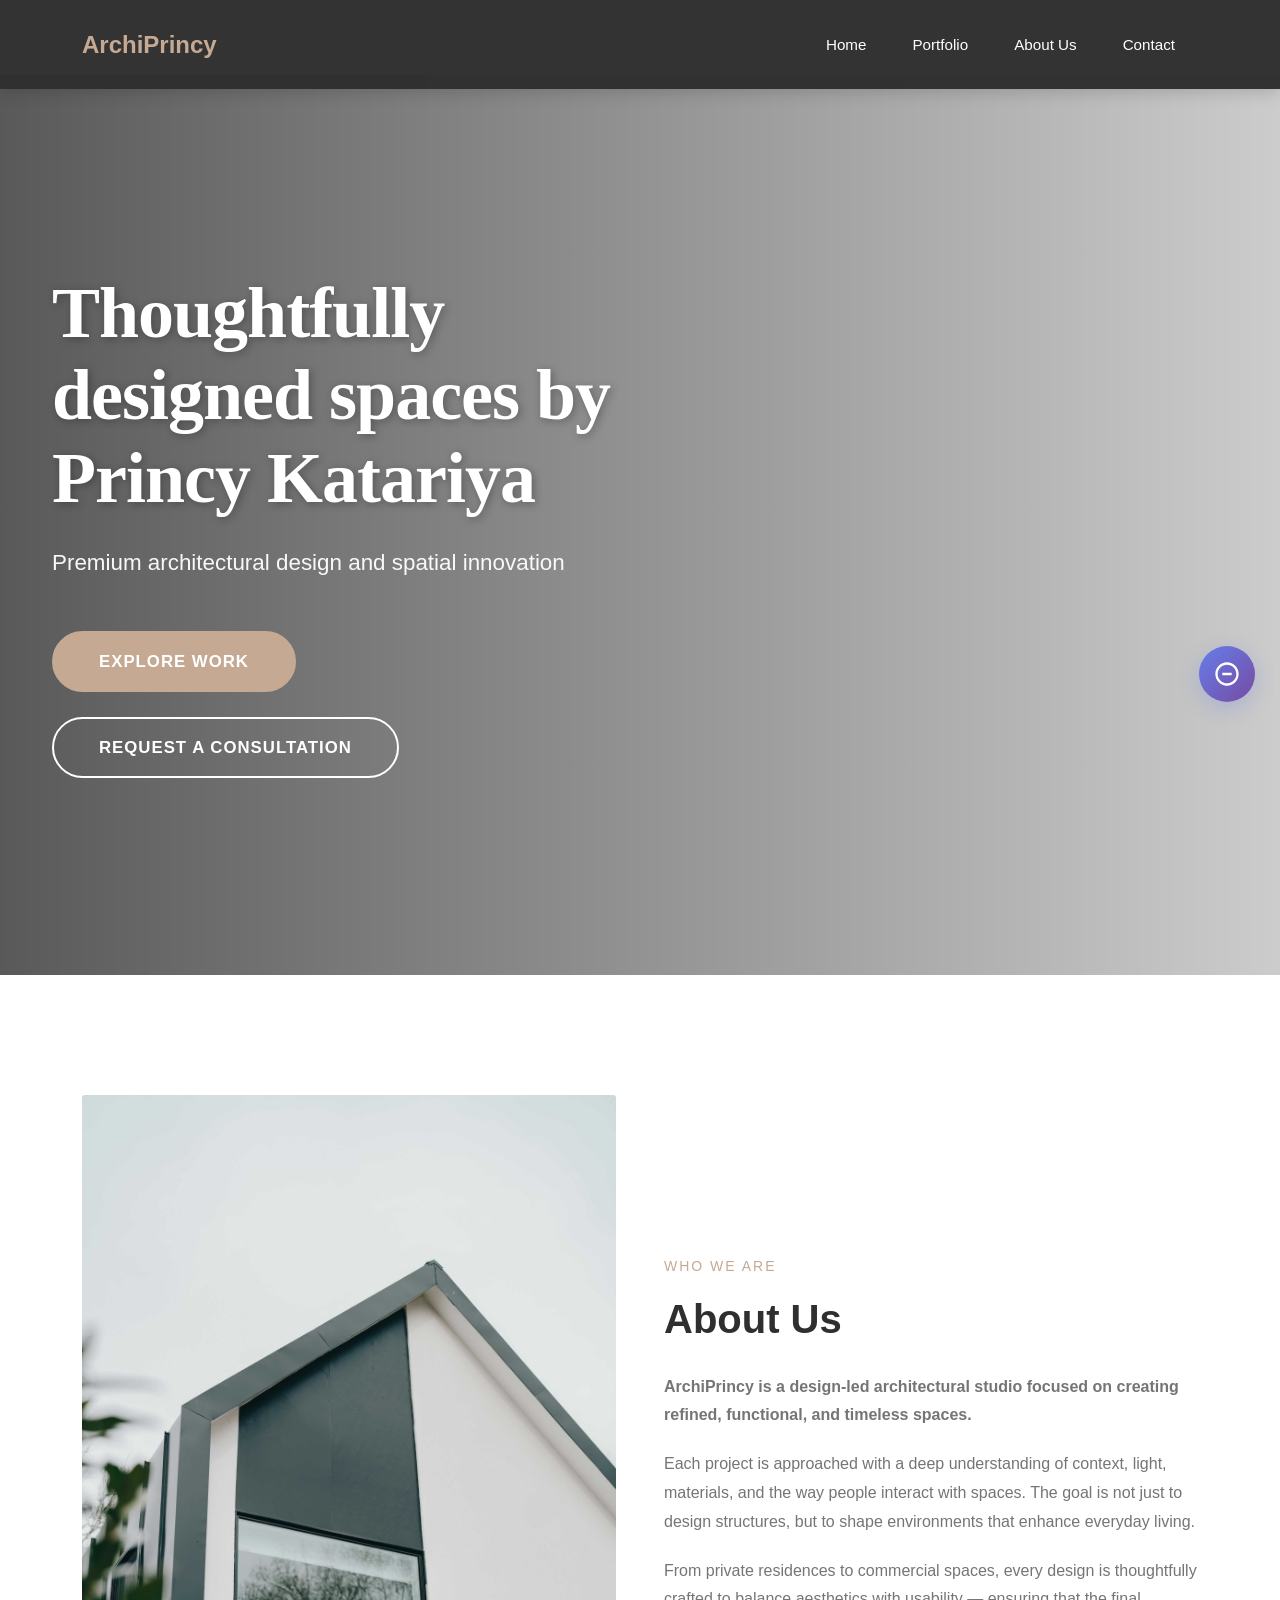
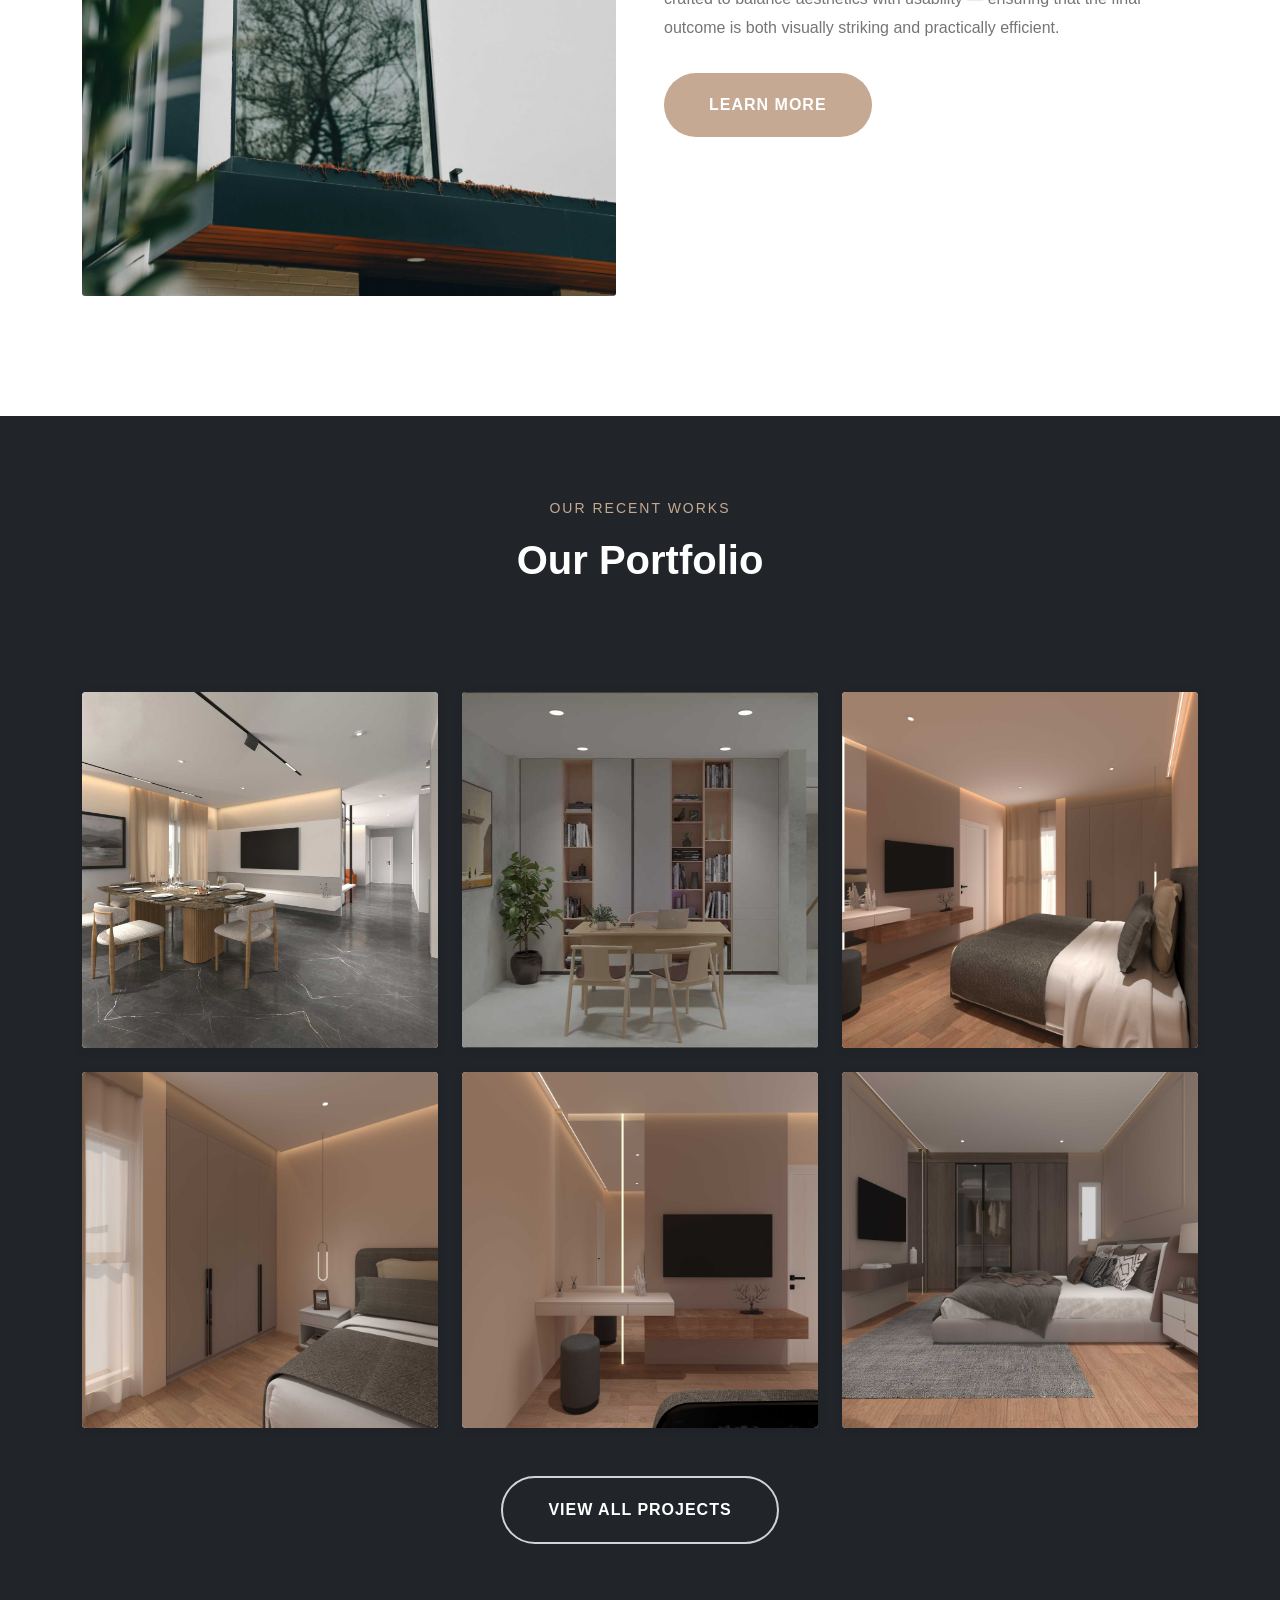
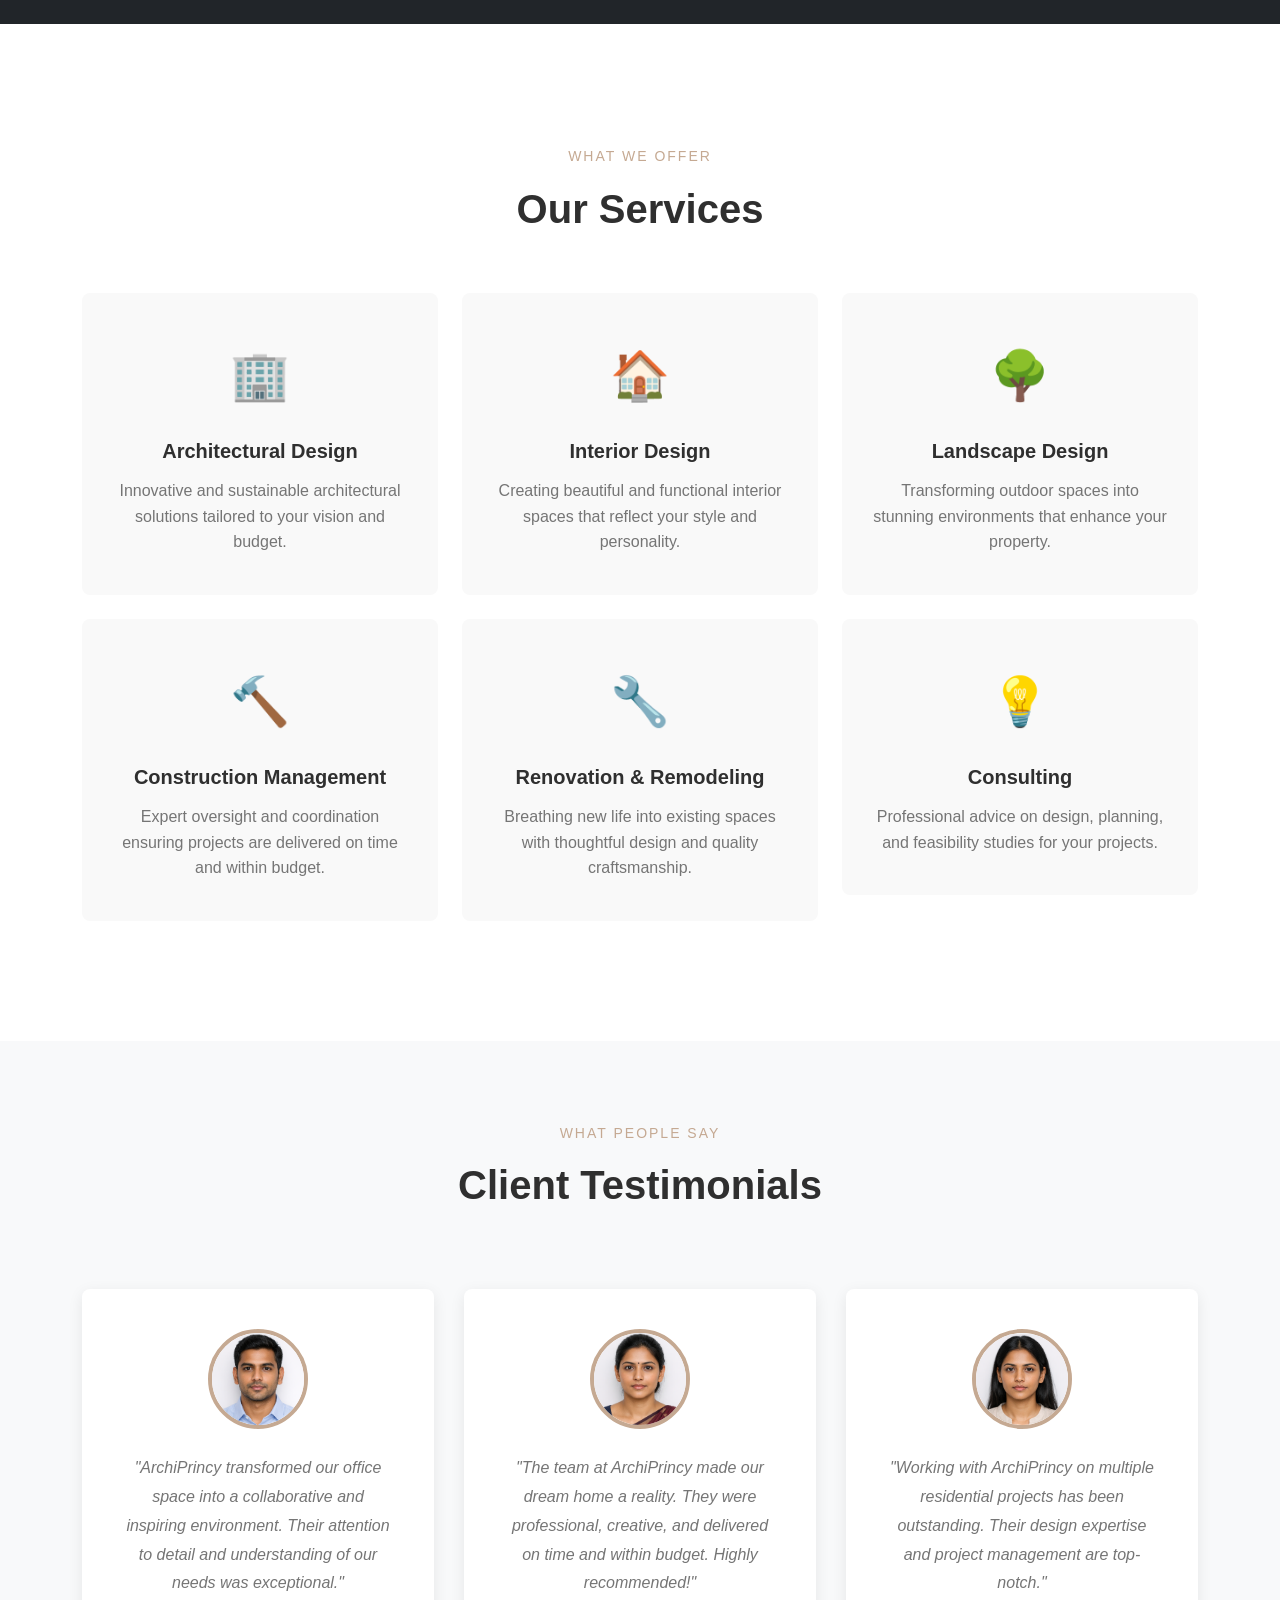
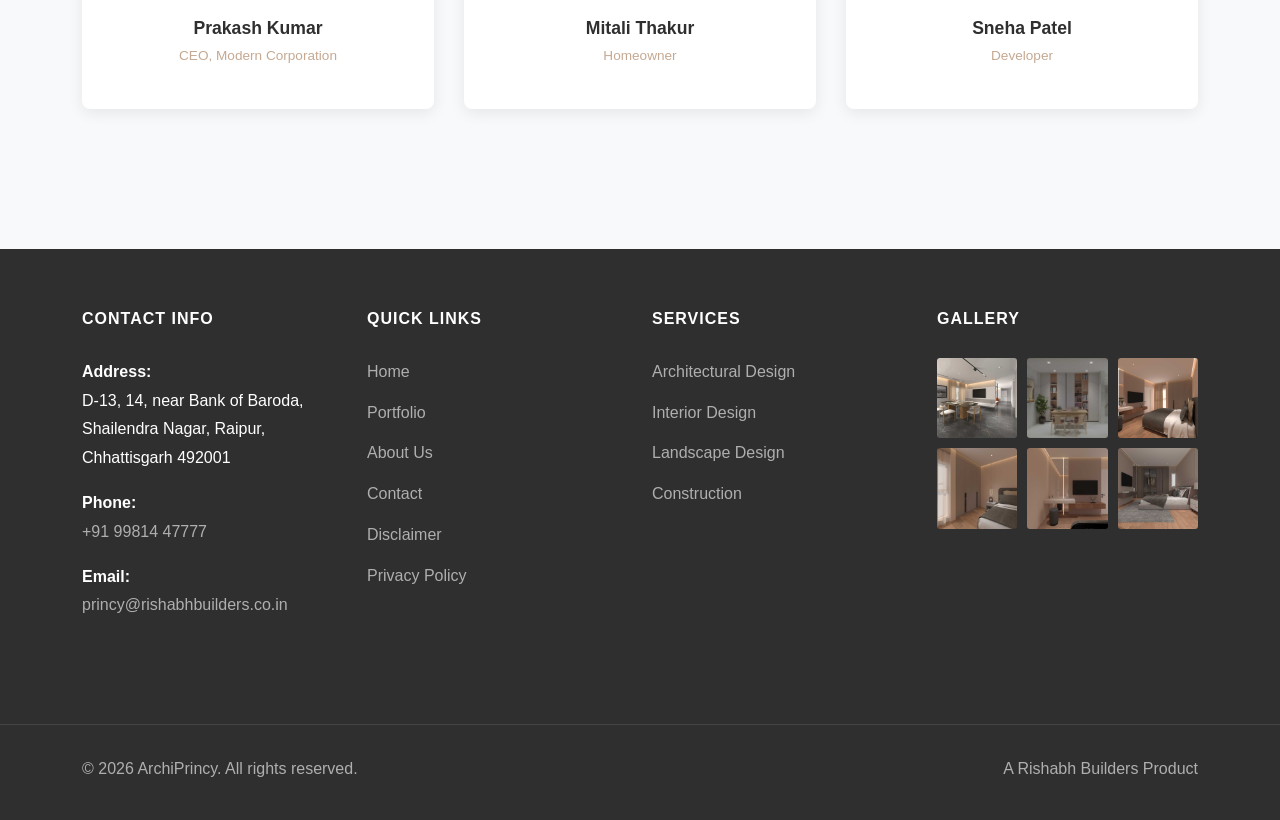
==== index.html @ 1e048102 "Initial commit of website" ====
<!DOCTYPE html>
<html lang="en">
<head>
    <meta charset="UTF-8">
    <meta name="viewport" content="width=device-width, initial-scale=1.0">
    <title>ArchiPrincy - Architectural Design & Spaces</title>
    <meta name="description" content="ArchiPrincy is a design-led architectural studio focused on creating refined, functional, and timeless spaces.">
    <link href="https://cdn.jsdelivr.net/npm/bootstrap@5.3.0/dist/css/bootstrap.min.css" rel="stylesheet">
    <link rel="stylesheet" href="css/styles.css">
</head>
<body>
    <!-- Navigation -->
    <nav class="navbar navbar-expand-lg navbar-dark fixed-top">
        <div class="container">
            <a class="navbar-brand" href="index.html">ArchiPrincy</a>
            
            <button class="navbar-toggler" type="button" data-bs-toggle="collapse" data-bs-target="#navbarNav"
                aria-controls="navbarNav" aria-expanded="false" aria-label="Toggle navigation">
                <span class="navbar-toggler-icon"></span>
            </button>
            
            <div class="collapse navbar-collapse" id="navbarNav">
                <ul class="navbar-nav ms-auto">
                    <li class="nav-item">
                        <a class="nav-link" href="index.html">Home</a>
                    </li>
                    <li class="nav-item">
                        <a class="nav-link" href="portfolio.html">Portfolio</a>
                    </li>
                    <li class="nav-item">
                        <a class="nav-link" href="about.html">About Us</a>
                    </li>
                    <li class="nav-item">
                        <a class="nav-link" href="contact.html">Contact</a>
                    </li>
                </ul>
            </div>
        </div>
    </nav>

    <main style="flex: 1;">
        <!-- Hero Section -->
        <section class="hero-section">
            <video class="hero-video" autoplay muted loop playsinline>
                <source src="video/hero.mp4" type="video/mp4">
                Your browser does not support the video tag.
            </video>
            
            <div class="hero-overlay"></div>
            
            <div class="hero-content">
                <div class="container-fluid h-100">
                    <div class="row h-100 align-items-center">
                        <div class="col-lg-6 col-md-8 col-sm-10">
                            <h1 class="hero-title">Thoughtfully designed spaces by Princy Katariya</h1>
                            
                            <p class="hero-subtitle">Premium architectural design and spatial innovation</p>
                            
                            <div class="hero-buttons">
                                <a href="portfolio.html" class="btn btn-accent btn-lg">Explore Work</a>
                                <a href="contact.html" class="btn btn-outline-light btn-lg">Request a Consultation</a>
                            </div>
                        </div>
                    </div>
                </div>
            </div>
        </section>

        <!-- About Section -->
        <section class="padding-xlarge">
            <div class="container">
                <div class="row align-items-center g-5">
                    <div class="col-md-6">
                        <figure style="margin-bottom: 0;">
                            <img src="images/home1.jpg" alt="About ArchiPrincy" style="border-radius: 3px; width: 100%;">
                        </figure>
                    </div>
                    <div class="col-md-6">
                        <div class="section-header" style="text-align: left; margin-bottom: 30px;">
                            <div class="title">
                                <span>Who We Are</span>
                            </div>
                            <h2 class="section-title">About Us</h2>
                        </div>
                        <p style="margin-bottom: 20px;">
                            <strong>ArchiPrincy is a design-led architectural studio focused on creating refined, functional, and timeless spaces.</strong>
                        </p>
                        <p style="margin-bottom: 20px; color: var(--body-text-color);">
                            Each project is approached with a deep understanding of context, light, materials, and the way people interact with spaces. The goal is not just to design structures, but to shape environments that enhance everyday living.
                        </p>
                        <p style="margin-bottom: 30px; color: var(--body-text-color);">
                            From private residences to commercial spaces, every design is thoughtfully crafted to balance aesthetics with usability — ensuring that the final outcome is both visually striking and practically efficient.
                        </p>
                        <a href="about.html" class="btn btn-accent btn-xlarge btn-rounded">Learn More</a>
                    </div>
                </div>
            </div>
        </section>

        <!-- Portfolio Section -->
        <section class="bg-dark padding-large">
            <div class="container">
                <div class="row mb-5">
                    <div class="col-md-12">
                        <div class="section-header">
                            <div class="title">
                                <span>Our Recent Works</span>
                            </div>
                            <h2 class="section-title light">Our Portfolio</h2>
                        </div>
                    </div>
                </div>

                <div class="row row-cols-1 row-cols-md-2 row-cols-lg-3 g-4 mb-5">
                    <div class="col">
                        <div class="portfolio-item">
                            <img src="images/home2.jpeg" alt="Modern Courtyard Residence">
                        </div>
                    </div>
                    <div class="col">
                        <div class="portfolio-item">
                            <img src="images/home3.jpg" alt="Urban Workspace Studio">
                        </div>
                    </div>
                    <div class="col">
                        <div class="portfolio-item">
                            <img src="images/home4.jpg" alt="Minimal Villa Concept">
                        </div>
                    </div>
                    <div class="col">
                        <div class="portfolio-item">
                            <img src="images/home5.jpg" alt="Contemporary Living Interiors">
                        </div>
                    </div>
                    <div class="col">
                        <div class="portfolio-item">
                            <img src="images/home6.jpg" alt="Verdant Nexus - Green Building">
                        </div>
                    </div>
                    <div class="col">
                        <div class="portfolio-item">
                            <img src="images/home7.jpg" alt="Luxury Rooftop Pavilion">
                        </div>
                    </div>
                </div>

                <div style="text-align: center;">
                    <a href="portfolio.html" class="btn btn-outline-light btn-xlarge btn-rounded">View All Projects</a>
                </div>
            </div>
        </section>

        <!-- Services Section -->
        <section class="padding-xlarge">
            <div class="container">
                <div class="section-header">
                    <div class="title"><span>What We Offer</span></div>
                    <h2 class="section-title">Our Services</h2>
                </div>

                <div class="row row-cols-1 row-cols-md-2 row-cols-lg-3 g-4">
                    <div class="col">
                        <div class="service-card">
                            <div class="service-icon">🏢</div>
                            <h4>Architectural Design</h4>
                            <p>Innovative and sustainable architectural solutions tailored to your vision and budget.</p>
                        </div>
                    </div>
                    <div class="col">
                        <div class="service-card">
                            <div class="service-icon">🏠</div>
                            <h4>Interior Design</h4>
                            <p>Creating beautiful and functional interior spaces that reflect your style and personality.</p>
                        </div>
                    </div>
                    <div class="col">
                        <div class="service-card">
                            <div class="service-icon">🌳</div>
                            <h4>Landscape Design</h4>
                            <p>Transforming outdoor spaces into stunning environments that enhance your property.</p>
                        </div>
                    </div>
                    <div class="col">
                        <div class="service-card">
                            <div class="service-icon">🔨</div>
                            <h4>Construction Management</h4>
                            <p>Expert oversight and coordination ensuring projects are delivered on time and within budget.</p>
                        </div>
                    </div>
                    <div class="col">
                        <div class="service-card">
                            <div class="service-icon">🔧</div>
                            <h4>Renovation & Remodeling</h4>
                            <p>Breathing new life into existing spaces with thoughtful design and quality craftsmanship.</p>
                        </div>
                    </div>
                    <div class="col">
                        <div class="service-card">
                            <div class="service-icon">💡</div>
                            <h4>Consulting</h4>
                            <p>Professional advice on design, planning, and feasibility studies for your projects.</p>
                        </div>
                    </div>
                </div>
            </div>
        </section>

        <!-- Testimonials Section -->
        <section class="bg-light padding-large">
            <div class="container">
                <div class="section-header">
                    <div class="title"><span>What People Say</span></div>
                    <h2 class="section-title">Client Testimonials</h2>
                </div>

                <div class="testimonials-grid">
                    <div class="testimonial-item">
                        <div class="testimonial-header">
                            <img src="images/testimonials/img3.png" alt="Prakash Kumar" class="testimonial-avatar">
                        </div>
                        <p class="testimonial-text">"ArchiPrincy transformed our office space into a collaborative and inspiring environment. Their attention to detail and understanding of our needs was exceptional."</p>
                        <h5>Prakash Kumar</h5>
                        <p class="testimonial-title">CEO, Modern Corporation</p>
                    </div>

                    <div class="testimonial-item">
                        <div class="testimonial-header">
                            <img src="images/testimonials/img2.png" alt="Mitali Thakur" class="testimonial-avatar">
                        </div>
                        <p class="testimonial-text">"The team at ArchiPrincy made our dream home a reality. They were professional, creative, and delivered on time and within budget. Highly recommended!"</p>
                        <h5>Mitali Thakur</h5>
                        <p class="testimonial-title">Homeowner</p>
                    </div>

                    <div class="testimonial-item">
                        <div class="testimonial-header">
                            <img src="images/testimonials/img1.png" alt="Sneha Patel" class="testimonial-avatar">
                        </div>
                        <p class="testimonial-text">"Working with ArchiPrincy on multiple residential projects has been outstanding. Their design expertise and project management are top-notch."</p>
                        <h5>Sneha Patel</h5>
                        <p class="testimonial-title">Developer</p>
                    </div>
                </div>
            </div>
        </section>
    </main>

    <!-- Floating Buttons -->
    <div class="floating-buttons" id="floatingButtons">
        <button class="float-btn toggle-btn" onclick="toggleFloatingButtons()">
            <svg width="28" height="28" viewBox="0 0 24 24" fill="currentColor">
                <path d="M12 2C6.48 2 2 6.48 2 12s4.48 10 10 10 10-4.48 10-10S17.52 2 12 2zm0 18c-4.42 0-8-3.58-8-8s3.58-8 8-8 8 3.58 8 8-3.58 8-8 8zm-4-9h8v2h-8z"/>
            </svg>
        </button>

        <a href="https://wa.me/919981447777?text=Hi%20I%20would%20like%20to%20discuss%20a%20project" target="_blank" rel="noopener noreferrer" class="float-btn whatsapp-btn">
            <span class="whatsapp-icon">
                <svg width="32" height="32" viewBox="0 0 24 24" fill="currentColor">
                    <path d="M17.472 14.382c-.297-.149-1.758-.867-2.03-.967-.273-.099-.471-.148-.67.15-.197.297-.767.966-.94 1.164-.173.199-.347.223-.644.075-.297-.15-1.255-.463-2.39-1.475-.883-.788-1.48-1.761-1.653-2.059-.173-.297-.018-.458.13-.606.134-.133.298-.347.446-.52.149-.174.198-.298.298-.497.099-.198.05-.371-.025-.52-.075-.149-.669-1.612-.916-2.207-.242-.579-.487-.5-.67-.51-.173-.008-.371-.01-.57-.01-.198 0-.52.074-.792.372-.272.297-1.04 1.016-1.04 2.479 0 1.462 1.065 2.875 1.213 3.074.149.198 2.096 3.2 5.076 4.487.709.306 1.262.489 1.694.625.712.227 1.36.195 1.871.118.571-.085 1.758-.719 2.006-1.413.248-.694.248-1.289.173-1.413-.074-.124-.272-.198-.57-.347m-5.421-7.403h-.004a9.87 9.87 0 00-4.953 1.226l-.355.205-.368-.083c-1.326-.302-2.463-.657-3.402-1.14L2.67 6.978l.586 1.891c.212.655.359 1.187.443 1.543C1.77 10.491 1.446 12.585 2.717 14.497c.705 1.013 1.748 1.72 2.956 2.04.282.07.565.126.848.126 1.566 0 3.032-.37 4.302-1.096l.355-.205.368.083c1.326.302 2.463.657 3.402 1.14l1.722.863-.586-1.891c-.212-.655-.359-1.187-.443-1.543 1.731-2.407 2.055-4.501.784-6.413"/>
                </svg>
            </span>
            <span class="whatsapp-label">WhatsApp</span>
        </a>

        <a href="tel:+919981447777" class="float-btn call-btn" title="Call us">
            <svg width="28" height="28" viewBox="0 0 24 24" fill="currentColor">
                <path d="M6.62 10.79c1.44 2.83 3.76 5.14 6.59 6.59l2.2-2.2c.27-.27.67-.36 1.02-.24 1.12.37 2.33.57 3.57.57.55 0 1 .45 1 1V20c0 .55-.45 1-1 1-9.39 0-17-7.61-17-17 0-.55.45-1 1-1h3.5c.55 0 1 .45 1 1 0 1.25.2 2.45.57 3.57.11.35.03.74-.25 1.02l-2.2 2.2z"/>
            </svg>
        </a>

        <a href="contact.html" class="float-btn contact-btn" title="Contact us">
            <svg width="28" height="28" viewBox="0 0 24 24" fill="currentColor">
                <path d="M20 4H4c-1.1 0-1.99.9-1.99 2L2 18c0 1.1.9 2 2 2h16c1.1 0 2-.9 2-2V6c0-1.1-.9-2-2-2zm0 4l-8 5-8-5V6l8 5 8-5v2z"/>
            </svg>
        </a>
    </div>

    <!-- Footer -->
    <footer class="footer">
        <div class="container">
            <div class="row pb-5">
                <!-- Contact Info -->
                <div class="col-md-3 mb-4 mb-md-0">
                    <h5>Contact Info</h5>
                    <ul class="footer-menu list-unstyled">
                        <li class="mb-3">
                            <strong>Address:</strong>
                            <p>D-13, 14, near Bank of Baroda, Shailendra Nagar, Raipur, Chhattisgarh 492001</p>
                        </li>
                        <li class="mb-3">
                            <strong>Phone:</strong>
                            <p><a href="tel:+919981447777">+91 99814 47777</a></p>
                        </li>
                        <li>
                            <strong>Email:</strong>
                            <p><a href="mailto:princy@rishabhbuilders.co.in">princy@rishabhbuilders.co.in</a></p>
                        </li>
                    </ul>
                </div>

                <!-- Quick Links -->
                <div class="col-md-3 mb-4 mb-md-0">
                    <h5>Quick Links</h5>
                    <ul class="footer-menu list-unstyled">
                        <li><a href="index.html">Home</a></li>
                        <li><a href="portfolio.html">Portfolio</a></li>
                        <li><a href="about.html">About Us</a></li>
                        <li><a href="contact.html">Contact</a></li>
                        <li><a href="disclaimer.html">Disclaimer</a></li>
                        <li><a href="privacy-policy.html">Privacy Policy</a></li>
                    </ul>
                </div>

                <!-- Services -->
                <div class="col-md-3 mb-4 mb-md-0">
                    <h5>Services</h5>
                    <ul class="footer-menu list-unstyled">
                        <li><a href="portfolio.html">Architectural Design</a></li>
                        <li><a href="portfolio.html">Interior Design</a></li>
                        <li><a href="portfolio.html">Landscape Design</a></li>
                        <li><a href="portfolio.html">Construction</a></li>
                    </ul>
                </div>

                <!-- Gallery -->
                <div class="col-md-3">
                    <h5>Gallery</h5>
                    <div class="footer-gallery">
                        <a href="portfolio.html" class="gallery-thumb" title="Gallery 1">
                            <img src="images/home2.jpeg" alt="Gallery 1">
                        </a>
                        <a href="portfolio.html" class="gallery-thumb" title="Gallery 2">
                            <img src="images/home3.jpg" alt="Gallery 2">
                        </a>
                        <a href="portfolio.html" class="gallery-thumb" title="Gallery 3">
                            <img src="images/home4.jpg" alt="Gallery 3">
                        </a>
                        <a href="portfolio.html" class="gallery-thumb" title="Gallery 4">
                            <img src="images/home5.jpg" alt="Gallery 4">
                        </a>
                        <a href="portfolio.html" class="gallery-thumb" title="Gallery 5">
                            <img src="images/home6.jpg" alt="Gallery 5">
                        </a>
                        <a href="portfolio.html" class="gallery-thumb" title="Gallery 6">
                            <img src="images/home7.jpg" alt="Gallery 6">
                        </a>
                    </div>
                </div>
            </div>
        </div>

        <!-- Footer Bottom -->
        <div class="footer-bottom">
            <div class="container">
                <div class="row">
                    <div class="col-md-6 text-center text-md-start mb-3 mb-md-0">
                        <p>&copy; 2026 ArchiPrincy. All rights reserved.</p>
                    </div>
                    <div class="col-md-6 text-center text-md-end">
                        <p>A Rishabh Builders Product</p>
                    </div>
                </div>
            </div>
        </div>
    </footer>

    <script src="https://cdn.jsdelivr.net/npm/bootstrap@5.3.0/dist/js/bootstrap.bundle.min.js"></script>
    <script src="js/script.js"></script>
</body>
</html>
---- css/styles.css ----
/* Template Name: Archi - Adapted for ArchivAult
   Custom Architecture Portfolio CSS */

:root {
  /* Color Scheme */
  --accent-color: #C5A992;
  --dark-color: #2f2f2f;
  --grey-color: #f1f1f1;
  --body-text-color: #757575;
  --light-text-color: #afafaf;
  --dark-text-color: #2f2f2f;
  
  /* Fonts */
  --body-font: "Roboto", sans-serif;
  --heading-font: 'Montserrat', sans-serif;
  
  /* Sizes */
  --header-height: 75px;
  --header-height-min: 75px;
  
  color-scheme: light;
}

@media screen and (max-width: 600px) {
  :root {
    --header-height: 70px;
    --header-height-min: 70px;
  }
}

* {
  margin: 0;
  padding: 0;
  box-sizing: border-box;
}

html, body {
  height: 100%;
  scroll-behavior: smooth;
}

body {
  font-family: var(--body-font);
  font-size: 16px;
  line-height: 1.8;
  color: var(--body-text-color);
  background-color: #fff;
  padding-top: var(--header-height);
}

body.no-scroll {
  overflow: hidden;
}

h1, h2, h3, h4, h5, h6,
.h1, .h2, .h3, .h4, .h5, .h6 {
  font-family: var(--heading-font);
  font-weight: 700;
  line-height: 1.2;
  color: var(--dark-text-color);
}

h1 { font-size: 3.5rem; }
h2 { font-size: 2.5rem; }
h3 { font-size: 1.75rem; }
h4 { font-size: 1.5rem; }
h5 { font-size: 1.25rem; }
h6 { font-size: 1rem; }

h2.light, h3.light { color: #fff; }

a {
  color: var(--dark-text-color);
  text-decoration: none;
  transition: all 0.3s ease;
}

a:hover {
  color: var(--accent-color);
}

img {
  max-width: 100%;
  height: auto;
  display: block;
}

figure {
  margin: 0;
}

/* Section Styles */
section {
  overflow: hidden;
}

.padding-xlarge {
  padding: 120px 0;
}

.padding-large {
  padding: 80px 0;
}

.padding-small {
  padding: 40px 0;
}

.bg-dark {
  background-color: var(--dark-color);
  color: #fff;
}

.bg-grey {
  background-color: var(--grey-color);
}

.section-header {
  text-align: center;
  margin-bottom: 60px;
}

.section-header .title {
  font-size: 0.875rem;
  text-transform: uppercase;
  letter-spacing: 2px;
  color: var(--accent-color);
  margin-bottom: 15px;
}

.section-title {
  font-size: 2.5rem;
  font-weight: 700;
  text-transform: capitalize;
}

.section-title.light {
  color: #fff;
}

/* Button Styles */
.btn {
  display: inline-block;
  padding: 15px 35px;
  border: none;
  border-radius: 3px;
  font-family: var(--heading-font);
  font-size: 0.875rem;
  font-weight: 700;
  text-transform: uppercase;
  letter-spacing: 1px;
  cursor: pointer;
  transition: all 0.3s ease;
  text-decoration: none;
  white-space: nowrap;
}

.btn-accent {
  background-color: var(--accent-color);
  color: #fff;
}

.btn-accent:hover {
  background-color: #b39880;
  color: #fff;
}

.btn-outline {
  border: 2px solid var(--accent-color);
  color: var(--accent-color);
  background: transparent;
}

.btn-outline:hover {
  background-color: var(--accent-color);
  color: #fff;
}

.btn-outline-light {
  border: 2px solid #fff;
  color: #fff;
  background: transparent;
}

.btn-outline-light:hover {
  background-color: #fff;
  color: var(--dark-color);
}

.btn-xlarge {
  padding: 20px 45px;
  font-size: 1rem;
}

.btn-rounded {
  border-radius: 50px;
}

.btn-full {
  width: 100%;
}

.btn-with-line {
  position: relative;
  font-size: 0.875rem;
  font-weight: 600;
  text-transform: uppercase;
  letter-spacing: 1px;
  padding-bottom: 8px;
  border-bottom: 2px solid var(--accent-color);
  display: inline-block;
  transition: all 0.3s ease;
}

.btn-with-line:hover {
  padding-bottom: 12px;
  border-bottom: 3px solid var(--accent-color);
}

/* Navigation Styles */
.navbar {
  padding: 18px 0 !important;
  background-color: rgba(47, 47, 47, 0.98) !important;
  box-shadow: 0 4px 15px rgba(0, 0, 0, 0.15);
  z-index: 1000;
  position: fixed;
  top: 0;
  left: 0;
  right: 0;
  width: 100%;
}

.navbar-brand {
  font-family: var(--heading-font);
  font-size: 1.5rem !important;
  color: var(--accent-color) !important;
  font-weight: 700;
}

.navbar-brand:hover {
  color: #fff !important;
}

.navbar-nav .nav-link {
  color: #fff !important;
  margin: 0 15px;
  font-size: 0.95rem;
  transition: color 0.3s ease;
}

.navbar-nav .nav-link:hover,
.navbar-nav .nav-link.active {
  color: var(--accent-color) !important;
}

.nav-overlay {
  position: fixed;
  top: 0;
  left: 0;
  width: 100%;
  height: 100vh;
  background-color: rgba(0, 0, 0, 0.9);
  z-index: 1000;
  display: none;
}

.nav-overlay.active {
  display: block;
}

.nav-overlay .nav-content {
  height: 100%;
  display: flex;
  align-items: center;
}

/* Main Logo */
.main-logo {
  position: fixed;
  top: 20px;
  left: 20px;
  z-index: 999;
  background: var(--accent-color);
  width: 50px;
  height: 50px;
  border-radius: 50%;
  display: flex;
  align-items: center;
  justify-content: center;
}

.main-logo a {
  color: #fff;
  font-size: 1.5rem;
  font-weight: 700;
}

/* Hero Slider (Legacy) */
.hero-slider {
  position: relative;
  width: 100%;
  height: 100vh;
  overflow: hidden;
  margin-top: var(--header-height);
}

.slider-item {
  position: relative;
  width: 100%;
  height: 100vh;
  display: flex;
  align-items: center;
  justify-content: center;
  overflow: hidden;
}

.slider-item img {
  position: absolute;
  top: 0;
  left: 0;
  width: 100%;
  height: 100%;
  object-fit: cover;
  z-index: 1;
}

.banner-content {
  position: relative;
  z-index: 2;
  text-align: center;
  color: #fff;
}

.banner-title {
  font-size: 4rem;
  font-weight: 700;
  margin-bottom: 30px;
  animation: slideUp 0.8s ease-out;
}

.banner-content .btn-wrap {
  animation: slideUp 1.2s ease-out;
}

@keyframes slideUp {
  from {
    opacity: 0;
    transform: translateY(50px);
  }
  to {
    opacity: 1;
    transform: translateY(0);
  }
}

.slider-nav {
  position: absolute;
  bottom: 30px;
  left: 50%;
  transform: translateX(-50%);
  z-index: 10;
  display: flex;
  gap: 15px;
}

.slider-dot {
  width: 12px;
  height: 12px;
  border-radius: 50%;
  background-color: rgba(255, 255, 255, 0.5);
  cursor: pointer;
  transition: all 0.3s ease;
}

.slider-dot.active {
  background-color: var(--accent-color);
  width: 30px;
  border-radius: 6px;
}

/* Hero Section with Video Background */
.hero-section {
  position: relative;
  width: 100%;
  height: 100vh;
  overflow: hidden;
  display: flex;
  align-items: center;
  justify-content: flex-start;
}

.hero-video {
  position: absolute;
  top: 0;
  left: 0;
  width: 100%;
  height: 100%;
  object-fit: cover;
  z-index: 1;
}

.hero-overlay {
  position: absolute;
  top: 0;
  left: 0;
  width: 100%;
  height: 100%;
  background: linear-gradient(
    135deg,
    rgba(0, 0, 0, 0.7) 0%,
    rgba(47, 47, 47, 0.5) 50%,
    rgba(0, 0, 0, 0.3) 100%
  );
  z-index: 2;
}

.hero-content {
  position: relative;
  z-index: 3;
  color: #fff;
  padding: 60px 40px;
  width: 100%;
  height: 100%;
  display: flex;
  align-items: center;
}

.hero-content .container-fluid {
  max-width: 1400px;
  margin: 0 auto;
}

@keyframes fadeInUp {
  from {
    opacity: 0;
    transform: translateY(30px);
  }
  to {
    opacity: 1;
    transform: translateY(0);
  }
}

.hero-title {
  font-family: 'Playfair Display', serif;
  font-size: 4.5rem;
  font-weight: 700;
  line-height: 1.15;
  margin-bottom: 25px;
  letter-spacing: -1px;
  color: #fff;
  text-shadow: 2px 2px 8px rgba(0, 0, 0, 0.3);
  animation: fadeInUp 0.8s ease-out;
  max-width: 800px;
}

.hero-subtitle {
  font-size: 1.4rem;
  font-weight: 300;
  margin-bottom: 50px;
  color: rgba(255, 255, 255, 0.95);
  line-height: 1.6;
  animation: fadeInUp 0.8s ease-out 0.1s both;
  max-width: 600px;
}

.hero-buttons {
  display: flex;
  gap: 25px;
  flex-wrap: wrap;
  animation: fadeInUp 0.8s ease-out 0.2s both;
}

.hero-buttons .btn {
  font-size: 1.05rem;
  padding: 16px 45px;
  transition: all 0.3s ease;
  border-radius: 50px;
}

.hero-buttons .btn-accent {
  background-color: var(--accent-color);
  color: #fff;
  border: 2px solid var(--accent-color);
}

.hero-buttons .btn-accent:hover {
  background-color: #b39880;
  border-color: #b39880;
  transform: translateY(-3px);
  box-shadow: 0 15px 40px rgba(197, 169, 146, 0.4);
}

.hero-buttons .btn-outline-light {
  border: 2px solid #fff;
  color: #fff;
  background-color: transparent;
}

.hero-buttons .btn-outline-light:hover {
  background-color: rgba(255, 255, 255, 0.15);
  border-color: #fff;
  transform: translateY(-3px);
  box-shadow: 0 15px 40px rgba(255, 255, 255, 0.2);
}

/* Testimonials Carousel */
.testimonial-carousel {
  position: relative;
  padding: 60px 0;
}

.testimonial-slide {
  pointer-events: auto;
}

.testimonial-slide {
  display: flex;
  flex-direction: column;
  align-items: center;
  justify-content: center;
  text-align: center;
}

.testimonial-slide img {
  width: 120px;
  height: 120px;
  border-radius: 50%;
  object-fit: cover;
  border: 4px solid var(--accent-color);
  transition: all 0.3s ease;
  box-shadow: 0 8px 25px rgba(0, 0, 0, 0.15);
  display: block;
}

.testimonial-slide:hover img {
  transform: scale(1.08);
  box-shadow: 0 12px 35px rgba(197, 169, 146, 0.3);
}

.testimonial-slide p {
  color: var(--body-text-color);
  font-style: italic;
}

.testimonial-slide h5 {
  color: var(--dark-text-color);
  font-weight: 700;
  margin-top: 25px;
  margin-bottom: 5px;
  font-family: 'Montserrat', sans-serif;
}

.testimonial-slide .title {
  color: var(--accent-color);
  font-size: 0.9rem;
  font-weight: 500;
}

/* Responsive Hero */
@media screen and (max-width: 1024px) {
  .hero-title {
    font-size: 3.5rem;
    margin-bottom: 20px;
  }

  .hero-subtitle {
    font-size: 1.2rem;
    margin-bottom: 40px;
  }
}

@media screen and (max-width: 768px) {
  .hero-section {
    height: 85vh;
  }

  .hero-title {
    font-size: 2.4rem;
    margin-bottom: 18px;
    line-height: 1.3;
  }

  .hero-subtitle {
    font-size: 1rem;
    margin-bottom: 35px;
    line-height: 1.5;
  }

  .hero-buttons {
    gap: 12px;
  }

  .hero-buttons .btn {
    font-size: 0.9rem;
    padding: 12px 28px;
  }
}

@media screen and (max-width: 480px) {
  .hero-section {
    height: 75vh;
  }

  .hero-content {
    padding: 30px 20px;
  }

  .hero-title {
    font-size: 1.75rem;
    margin-bottom: 15px;
    line-height: 1.3;
  }

  .hero-subtitle {
    font-size: 0.95rem;
    margin-bottom: 25px;
    line-height: 1.4;
  }

  .hero-buttons {
    flex-direction: column;
    gap: 10px;
    width: 100%;
  }

  .hero-buttons .btn {
    font-size: 0.85rem;
    padding: 11px 24px;
    width: 100%;
    text-align: center;
  }
}

/* Portfolio Styles */
.portfolio-grid {
  display: grid;
  grid-template-columns: repeat(auto-fit, minmax(300px, 1fr));
  gap: 30px;
  margin: 40px 0;
}

.portfolio-item {
  position: relative;
  overflow: hidden;
  aspect-ratio: 1 / 1;
  border-radius: 4px;
  background-color: #f5f5f5;
  box-shadow: 0 2px 10px rgba(0, 0, 0, 0.1);
  transition: all 0.3s ease;
  cursor: pointer;
}

.portfolio-item img {
  width: 100%;
  height: 100%;
  object-fit: cover;
  display: block;
  transition: transform 0.4s ease, filter 0.4s ease;
  filter: brightness(1);
}

.portfolio-item .portfolio-overlay {
  position: absolute;
  top: 0;
  left: 0;
  width: 100%;
  height: 100%;
  background: rgba(0, 0, 0, 0.75);
  display: flex;
  flex-direction: column;
  align-items: center;
  justify-content: center;
  opacity: 0;
  transition: opacity 0.4s ease;
  z-index: 10;
}

.portfolio-item:hover .portfolio-overlay {
  opacity: 1;
}

.portfolio-item:hover {
  box-shadow: 0 10px 30px rgba(0, 0, 0, 0.25);
  transform: translateY(-8px);
}

.portfolio-item:hover img {
  transform: scale(1.08);
  filter: brightness(0.85);
}

/* Portfolio Grid - 3 columns on desktop, 2 on tablet, 1 on mobile */
@media screen and (max-width: 1024px) {
  .portfolio-grid {
    grid-template-columns: repeat(auto-fit, minmax(250px, 1fr));
    gap: 25px;
  }
}

@media screen and (max-width: 768px) {
  .portfolio-grid {
    grid-template-columns: repeat(2, 1fr);
    gap: 20px;
  }
}

@media screen and (max-width: 480px) {
  .portfolio-grid {
    grid-template-columns: 1fr;
    gap: 15px;
  }
}

.portfolio-filters {
  display: flex;
  flex-wrap: wrap;
  gap: 15px;
  justify-content: center;
  margin-bottom: 50px;
}

.filter-btn {
  padding: 10px 25px;
  border: 2px solid var(--accent-color);
  background: transparent;
  color: var(--accent-color);
  cursor: pointer;
  border-radius: 50px;
  font-weight: 600;
  transition: all 0.3s ease;
  text-transform: uppercase;
  font-size: 0.875rem;
}

.filter-btn.active {
  background-color: var(--accent-color);
  color: #fff;
}

.filter-btn:hover {
  background-color: var(--accent-color);
  color: #fff;
}

/* Portfolio Carousel Styles */
.portfolio-carousel-container {
  display: none;
  margin-bottom: 50px;
}

.portfolio-carousel {
  position: relative;
  width: 100%;
  background: rgba(0, 0, 0, 0.3);
  border-radius: 8px;
  overflow: hidden;
}

.carousel-main {
  position: relative;
  width: 100%;
  aspect-ratio: 4 / 3;
  overflow: hidden;
  border-radius: 8px;
}

.carousel-image {
  width: 100%;
  height: 100%;
  object-fit: cover;
  transition: transform 0.4s ease;
}

.carousel-overlay {
  position: absolute;
  top: 0;
  left: 0;
  width: 100%;
  height: 100%;
  background: rgba(0, 0, 0, 0.5);
  display: flex;
  align-items: flex-end;
  justify-content: flex-start;
  padding: 30px;
  z-index: 10;
}

.carousel-content {
  color: #fff;
  width: 100%;
}

.carousel-title {
  font-size: 1.5rem;
  font-weight: 600;
  margin-bottom: 8px;
  line-height: 1.2;
}

.carousel-category {
  font-size: 0.95rem;
  color: var(--accent-color);
  font-weight: 500;
  margin-bottom: 5px;
}

.carousel-year {
  font-size: 0.85rem;
  color: rgba(255, 255, 255, 0.8);
}

.carousel-btn {
  position: absolute;
  top: 50%;
  transform: translateY(-50%);
  background: rgba(255, 255, 255, 0.2);
  border: none;
  color: #fff;
  width: 45px;
  height: 45px;
  border-radius: 50%;
  cursor: pointer;
  font-size: 24px;
  display: flex;
  align-items: center;
  justify-content: center;
  z-index: 20;
  transition: all 0.3s ease;
}

.carousel-btn:hover {
  background: rgba(255, 255, 255, 0.4);
  transform: translateY(-50%) scale(1.1);
}

.carousel-btn-prev {
  left: 15px;
}

.carousel-btn-next {
  right: 15px;
}

.carousel-dots {
  display: flex;
  justify-content: center;
  gap: 8px;
  padding: 20px;
  background: rgba(0, 0, 0, 0.2);
}

.carousel-dot {
  width: 10px;
  height: 10px;
  border-radius: 50%;
  border: 2px solid var(--accent-color);
  background: transparent;
  cursor: pointer;
  transition: all 0.3s ease;
}

.carousel-dot.active {
  background: var(--accent-color);
  transform: scale(1.2);
}

.carousel-counter {
  position: absolute;
  top: 15px;
  right: 15px;
  background: rgba(0, 0, 0, 0.6);
  color: #fff;
  padding: 6px 14px;
  border-radius: 20px;
  font-size: 0.85rem;
  font-weight: 600;
  z-index: 20;
}

.portfolio-grid-container {
  display: block;
}

@media screen and (max-width: 768px) {
  .portfolio-carousel-container {
    display: block;
  }

  .portfolio-grid-container {
    display: none;
  }
}

/* Contact Section */
.contact-form {
  display: flex;
  flex-direction: column;
  gap: 20px;
  margin-top: 30px;
}

.form-group {
  display: flex;
  flex-direction: column;
}

.form-group input,
.form-group textarea {
  padding: 15px;
  border: none;
  border-bottom: 1px solid #ddd;
  font-family: var(--body-font);
  font-size: 1rem;
  background: transparent;
  transition: border-color 0.3s ease;
}

.form-group input:focus,
.form-group textarea:focus {
  outline: none;
  border-bottom-color: var(--accent-color);
}

.form-group textarea {
  min-height: 120px;
  resize: vertical;
}

.contact-info-box {
  display: flex;
  gap: 20px;
  margin-bottom: 30px;
  align-items: flex-start;
}

.contact-info-box .icon {
  width: 50px;
  height: 50px;
  background-color: var(--accent-color);
  border-radius: 50%;
  display: flex;
  align-items: center;
  justify-content: center;
  color: #fff;
  font-size: 1.5rem;
  flex-shrink: 0;
}

.contact-info-box .detail h4 {
  margin-bottom: 5px;
  font-size: 1rem;
}

.contact-info-box .detail p {
  color: var(--light-text-color);
}

/* WhatsApp & Call Button - Premium Floating Buttons */
.floating-buttons {
  position: fixed;
  bottom: 25px;
  right: 25px;
  z-index: 100;
  display: flex;
  flex-direction: column;
  gap: 10px;
  align-items: flex-end;
}

.floating-buttons.expanded .whatsapp-btn,
.floating-buttons.expanded .call-btn,
.floating-buttons.expanded .contact-btn {
  opacity: 1;
  visibility: visible;
  transform: translateY(0);
  pointer-events: auto;
}

.float-btn {
  display: flex;
  align-items: center;
  justify-content: center;
  color: #fff;
  text-decoration: none;
  cursor: pointer;
  transition: all 0.3s cubic-bezier(0.34, 1.56, 0.64, 1);
  box-shadow: 0 4px 15px rgba(0, 0, 0, 0.2);
  border: none;
}

/* Toggle Button */
.toggle-btn {
  width: 56px;
  height: 56px;
  border-radius: 50%;
  background: linear-gradient(135deg, #667eea 0%, #764ba2 100%);
  border: none;
  box-shadow: 0 6px 20px rgba(102, 126, 234, 0.3);
  position: relative;
  z-index: 110;
  font-size: 24px;
}

.toggle-btn:hover {
  transform: scale(1.1);
  box-shadow: 0 8px 25px rgba(102, 126, 234, 0.4);
}

.toggle-btn:active {
  transform: scale(0.95);
}

/* WhatsApp Button - Premium Official Style */
.whatsapp-btn {
  display: flex;
  align-items: center;
  justify-content: center;
  gap: 8px;
  padding: 10px 16px;
  background-color: #25D366;
  border-radius: 50px;
  font-weight: 600;
  font-size: 13px;
  box-shadow: 0 4px 16px rgba(37, 211, 102, 0.3);
  border: none;
  opacity: 0;
  visibility: hidden;
  transform: translateY(15px);
  pointer-events: none;
  min-width: 130px;
  white-space: nowrap;
}

.whatsapp-btn:hover {
  background-color: #20ba5c;
  transform: translateY(0) scale(1.05);
  box-shadow: 0 6px 20px rgba(37, 211, 102, 0.4);
}

.whatsapp-btn:active {
  transform: translateY(0) scale(0.98);
}

.whatsapp-icon {
  display: flex;
  align-items: center;
  justify-content: center;
  flex-shrink: 0;
}

.whatsapp-icon svg {
  width: 18px;
  height: 18px;
}

.whatsapp-label {
  display: block;
  flex-shrink: 0;
}

/* Call Button */
.call-btn {
  width: 50px;
  height: 50px;
  border-radius: 50%;
  background: linear-gradient(135deg, #FF6B6B 0%, #EE5A6F 100%);
  border: none;
  box-shadow: 0 4px 15px rgba(255, 107, 107, 0.3);
  opacity: 0;
  visibility: hidden;
  transform: translateY(15px);
  pointer-events: none;
  font-size: 20px;
}

.call-btn:hover {
  background: linear-gradient(135deg, #FF5252 0%, #EE4A5F 100%);
  transform: translateY(0) scale(1.08);
  box-shadow: 0 6px 20px rgba(255, 107, 107, 0.4);
}

.call-btn:active {
  transform: translateY(0) scale(0.95);
}

.call-btn svg {
  width: 22px;
  height: 22px;
}

/* Contact Button */
.contact-btn {
  width: 50px;
  height: 50px;
  border-radius: 50%;
  background: linear-gradient(135deg, #4A90E2 0%, #357ABD 100%);
  border: none;
  box-shadow: 0 4px 15px rgba(74, 144, 226, 0.3);
  opacity: 0;
  visibility: hidden;
  transform: translateY(15px);
  pointer-events: none;
  font-size: 20px;
}

.contact-btn:hover {
  background: linear-gradient(135deg, #357ABD 0%, #2A5BA0 100%);
  transform: translateY(0) scale(1.08);
  box-shadow: 0 6px 20px rgba(74, 144, 226, 0.4);
}

.contact-btn:active {
  transform: translateY(0) scale(0.95);
}

.contact-btn svg {
  width: 22px;
  height: 22px;
}

/* Footer Styles */
.footer {
  background-color: var(--dark-color);
  color: #fff;
  padding: 60px 0 20px;
}

.footer h5 {
  color: #fff;
  font-size: 1rem;
  text-transform: uppercase;
  letter-spacing: 1px;
  margin-bottom: 30px;
}

.footer-menu ul {
  list-style: none;
  padding: 0;
}

.footer-menu li {
  margin-bottom: 12px;
}

.footer-menu a {
  color: var(--light-text-color);
  transition: color 0.3s ease;
}

.footer-menu a:hover {
  color: var(--accent-color);
}

.footer-gallery {
  display: grid;
  grid-template-columns: repeat(auto-fit, minmax(80px, 1fr));
  gap: 10px;
}

.gallery-thumb {
  width: 100%;
  aspect-ratio: 1;
  overflow: hidden;
  border-radius: 3px;
  cursor: pointer;
}

.gallery-thumb img {
  width: 100%;
  height: 100%;
  object-fit: cover;
  transition: transform 0.3s ease;
}

.gallery-thumb:hover img {
  transform: scale(1.1);
}

.footer-bottom {
  border-top: 1px solid rgba(255, 255, 255, 0.1);
  padding-top: 30px;
  margin-top: 40px;
  text-align: center;
  color: var(--light-text-color);
}

.footer-bottom a {
  color: var(--accent-color);
  text-decoration: underline;
}

.footer-bottom a:hover {
  color: #fff;
}

/* Testimonials */
.testimonial-item {
  background-color: var(--grey-color);
  padding: 40px;
  border-radius: 3px;
  margin: 20px 0;
}

.testimonial-text {
  font-size: 1.1rem;
  line-height: 1.8;
  margin-bottom: 20px;
  font-style: italic;
}

.testimonial-author {
  font-weight: 700;
  color: var(--dark-text-color);
}

.testimonial-author-title {
  font-size: 0.875rem;
  color: var(--light-text-color);
}

/* About Section */
.about-content {
  line-height: 1.8;
  color: var(--body-text-color);
}

.about-content p {
  margin-bottom: 20px;
}

.about-content strong {
  color: var(--dark-text-color);
}

/* Blog Section */
.blog-grid {
  display: grid;
  grid-template-columns: repeat(auto-fit, minmax(300px, 1fr));
  gap: 30px;
  margin: 40px 0;
}

.blog-item {
  background: #fff;
  border-radius: 3px;
  overflow: hidden;
  box-shadow: 0 2px 8px rgba(0, 0, 0, 0.1);
  transition: transform 0.3s ease;
}

.blog-item:hover {
  transform: translateY(-5px);
  box-shadow: 0 4px 16px rgba(0, 0, 0, 0.15);
}

.blog-image {
  width: 100%;
  height: 250px;
  overflow: hidden;
}

.blog-image img {
  width: 100%;
  height: 100%;
  object-fit: cover;
  transition: transform 0.3s ease;
}

.blog-item:hover .blog-image img {
  transform: scale(1.05);
}

.blog-content {
  padding: 30px;
}

.blog-date {
  font-size: 0.875rem;
  color: var(--accent-color);
  margin-bottom: 10px;
  text-transform: uppercase;
}

.blog-title {
  font-size: 1.25rem;
  margin-bottom: 12px;
  color: var(--dark-text-color);
}

.blog-title a {
  color: var(--dark-text-color);
  transition: color 0.3s ease;
}

.blog-title a:hover {
  color: var(--accent-color);
}

.blog-excerpt {
  color: var(--body-text-color);
  font-size: 0.95rem;
  line-height: 1.6;
}

/* Disclaimer Section */
.disclaimer-content {
  background: var(--grey-color);
  padding: 40px;
  border-radius: 3px;
  margin: 30px 0;
  line-height: 1.8;
}

.disclaimer-content h3 {
  margin-top: 30px;
  margin-bottom: 15px;
  color: var(--dark-text-color);
}

.disclaimer-content ul,
.disclaimer-content ol {
  margin-left: 20px;
  margin-bottom: 15px;
}

.disclaimer-content li {
  margin-bottom: 8px;
}

/* Project Card (Legacy) */
.project-card {
  transition: transform 0.35s ease, box-shadow 0.35s ease;
}

.project-card:hover {
  transform: translateY(-10px);
}

.project-card .card-img-top {
  height: 280px;
  object-fit: cover;
  transition: transform 0.5s ease;
}

.project-card:hover .card-img-top {
  transform: scale(1.04);
}

/* Hero Background (Legacy) */
.hero-background {
  background-image: url('https://images.unsplash.com/photo-1512917752300-9d34d4c8c75c?auto=format&fit=crop&w=1800&q=80');
  background-size: cover;
  background-position: center;
  filter: brightness(1.05);
}

.hero-overlay {
  background: rgba(0, 0, 0, 0.25);
  background: linear-gradient(
    to right,
    rgba(0, 0, 0, 0.35),
    rgba(0, 0, 0, 0.1)
  );
}

/* Responsive Design */
@media (max-width: 768px) {
  h1 { font-size: 2rem; }
  h2 { font-size: 1.75rem; }
  h3 { font-size: 1.5rem; }
  h4 { font-size: 1.25rem; }
  
  .section-header {
    margin-bottom: 40px;
  }
  
  .padding-xlarge {
    padding: 60px 0;
  }
  
  .padding-large {
    padding: 40px 0;
  }
  
  .banner-title {
    font-size: 2.5rem;
  }
  
  .hero-slider {
    margin-top: var(--header-height-min);
    height: 70vh;
  }
  
  .navbar {
    padding: 15px 0 !important;
  }
  
  .portfolio-grid {
    grid-template-columns: repeat(auto-fit, minmax(200px, 1fr));
  }
  
  .blog-grid {
    grid-template-columns: 1fr;
  }
  
  .footer-gallery {
    grid-template-columns: repeat(2, 1fr);
  }
  
  .floating-buttons {
    bottom: 20px;
    right: 20px;
    gap: 8px;
  }

  .toggle-btn {
    width: 54px;
    height: 54px;
    font-size: 22px;
  }

  .whatsapp-btn {
    padding: 10px 15px;
    font-size: 12px;
    min-width: 125px;
  }

  .whatsapp-btn svg {
    width: 18px;
    height: 18px;
  }

  .call-btn,
  .contact-btn {
    width: 48px;
    height: 48px;
    font-size: 18px;
  }

  .call-btn svg,
  .contact-btn svg {
    width: 20px;
    height: 20px;
  }
}

@media (max-width: 480px) {
  .hero-slider {
    height: 60vh;
  }
  
  .banner-title {
    font-size: 1.75rem;
  }
  
  .btn {
    padding: 12px 25px;
    font-size: 0.8rem;
  }
  
  .portfolio-grid {
    grid-template-columns: 1fr;
  }
  
  .footer-gallery {
    grid-template-columns: 1fr;
  }
  
  .floating-buttons {
    bottom: 15px;
    right: 15px;
    gap: 8px;
  }

  .toggle-btn {
    width: 50px;
    height: 50px;
    font-size: 20px;
  }

  .whatsapp-btn {
    padding: 9px 14px;
    font-size: 12px;
    min-width: 110px;
    gap: 6px;
  }

  .whatsapp-btn svg {
    width: 16px !important;
    height: 16px !important;
  }

  .call-btn,
  .contact-btn {
    width: 45px;
    height: 45px;
  }

  .call-btn svg,
  .contact-btn svg {
    width: 18px;
    height: 18px;
  }
}

.letter-spacing-3 {
  letter-spacing: 0.24em;
}

/* Contact CTA Buttons */
.contact-cta-buttons {
  display: flex;
  flex-direction: column;
  gap: 16px;
  width: 100%;
}

.contact-cta-btn {
  font-family: var(--heading-font);
  border-radius: 4px;
}

@media screen and (max-width: 992px) {
  .contact-cta-buttons {
    margin-top: 40px;
  }
}

@media screen and (max-width: 768px) {
  .contact-cta-buttons {
    gap: 12px;
  }
  
  .contact-cta-btn {
    padding: 14px 20px !important;
    font-size: 0.95rem !important;
  }
}

@media screen and (max-width: 480px) {
  .contact-cta-btn {
    padding: 12px 16px !important;
    font-size: 0.9rem !important;
  }
}

.btn-outline-light {
  border-color: rgba(255, 255, 255, 0.8);
}

.btn-outline-light:hover,
.btn-outline-light:focus {
  background-color: rgba(255, 255, 255, 0.12);
}

@media (max-width: 768px) {
  .hero-background {
    background-position: top;
  }
}
.hero-section {
  height: 100vh;
  position: relative;
  overflow: hidden;
}

.hero-video {
  position: absolute;
  top: 0;
  left: 0;
  width: 100%;
  height: 100%;
  object-fit: cover;
}

.hero-overlay {
  position: absolute;
  top: 0;
  left: 0;
  width: 100%;
  height: 100%;

  /* premium gradient overlay */
  background: linear-gradient(
    to right,
    rgba(0, 0, 0, 0.65),
    rgba(0, 0, 0, 0.2)
  );
}

.hero-section .container {
  position: relative;
  z-index: 2;
}

/* Service Cards Styles */
.service-card {
  text-align: center;
  padding: 40px 30px;
  border-radius: 8px;
  transition: all 0.3s ease;
  background: #f9f9f9;
}

.service-card:hover {
  transform: translateY(-10px);
  box-shadow: 0 15px 40px rgba(0, 0, 0, 0.1);
  background: #fff;
}

.service-icon {
  font-size: 3rem;
  margin-bottom: 20px;
  display: block;
}

.service-card h4 {
  color: var(--dark-text-color);
  margin-bottom: 15px;
  font-size: 1.25rem;
}

.service-card p {
  color: var(--body-text-color);
  line-height: 1.6;
  margin: 0;
}

/* Testimonials Grid */
.testimonials-grid {
  display: grid;
  grid-template-columns: repeat(auto-fit, minmax(280px, 1fr));
  gap: 30px;
  margin: 40px 0;
}

.testimonials-grid .testimonial-item {
  background-color: #fff;
  padding: 40px;
  border-radius: 8px;
  box-shadow: 0 4px 15px rgba(0, 0, 0, 0.08);
  transition: all 0.3s ease;
  display: flex;
  flex-direction: column;
  align-items: center;
  text-align: center;
}

.testimonials-grid .testimonial-item:hover {
  transform: translateY(-5px);
  box-shadow: 0 12px 30px rgba(0, 0, 0, 0.15);
}

.testimonial-header {
  margin-bottom: 25px;
}

.testimonial-avatar {
  width: 100px;
  height: 100px;
  border-radius: 50%;
  object-fit: cover;
  border: 4px solid var(--accent-color);
  display: block;
}

.testimonial-text {
  color: var(--body-text-color);
  font-style: italic;
  margin-bottom: 20px;
  line-height: 1.8;
  font-size: 1rem;
}

.testimonials-grid .testimonial-item h5 {
  color: var(--dark-text-color);
  margin-bottom: 5px;
  font-size: 1.1rem;
}

.testimonial-title {
  color: var(--accent-color);
  font-size: 0.85rem;
  margin: 0;
  font-weight: 500;
}

@media screen and (max-width: 768px) {
  .service-card {
    padding: 30px 20px;
  }

  .service-icon {
    font-size: 2.5rem;
    margin-bottom: 15px;
  }

  .service-card h4 {
    font-size: 1.1rem;
    margin-bottom: 12px;
  }

  .service-card p {
    font-size: 0.95rem;
  }

  .testimonials-grid {
    grid-template-columns: 1fr;
    gap: 20px;
  }

  .testimonials-grid .testimonial-item {
    padding: 30px;
  }
}
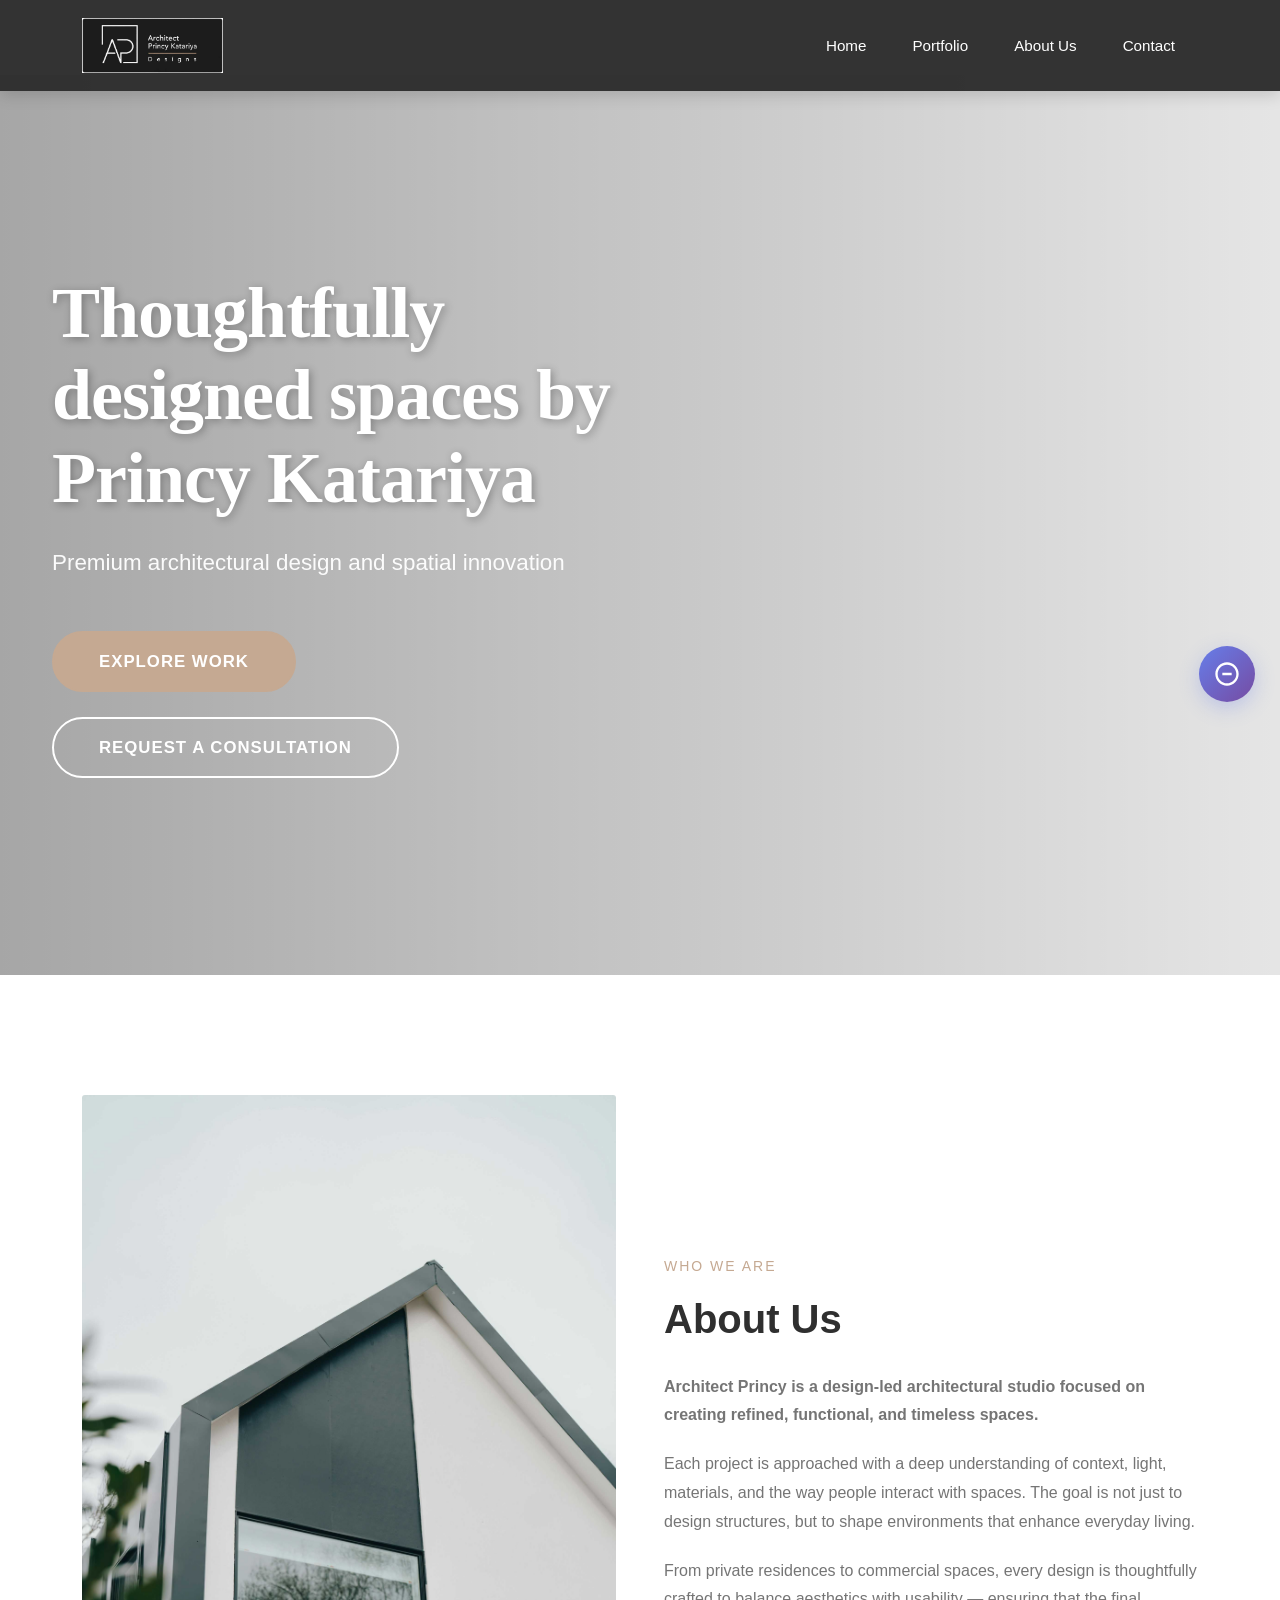
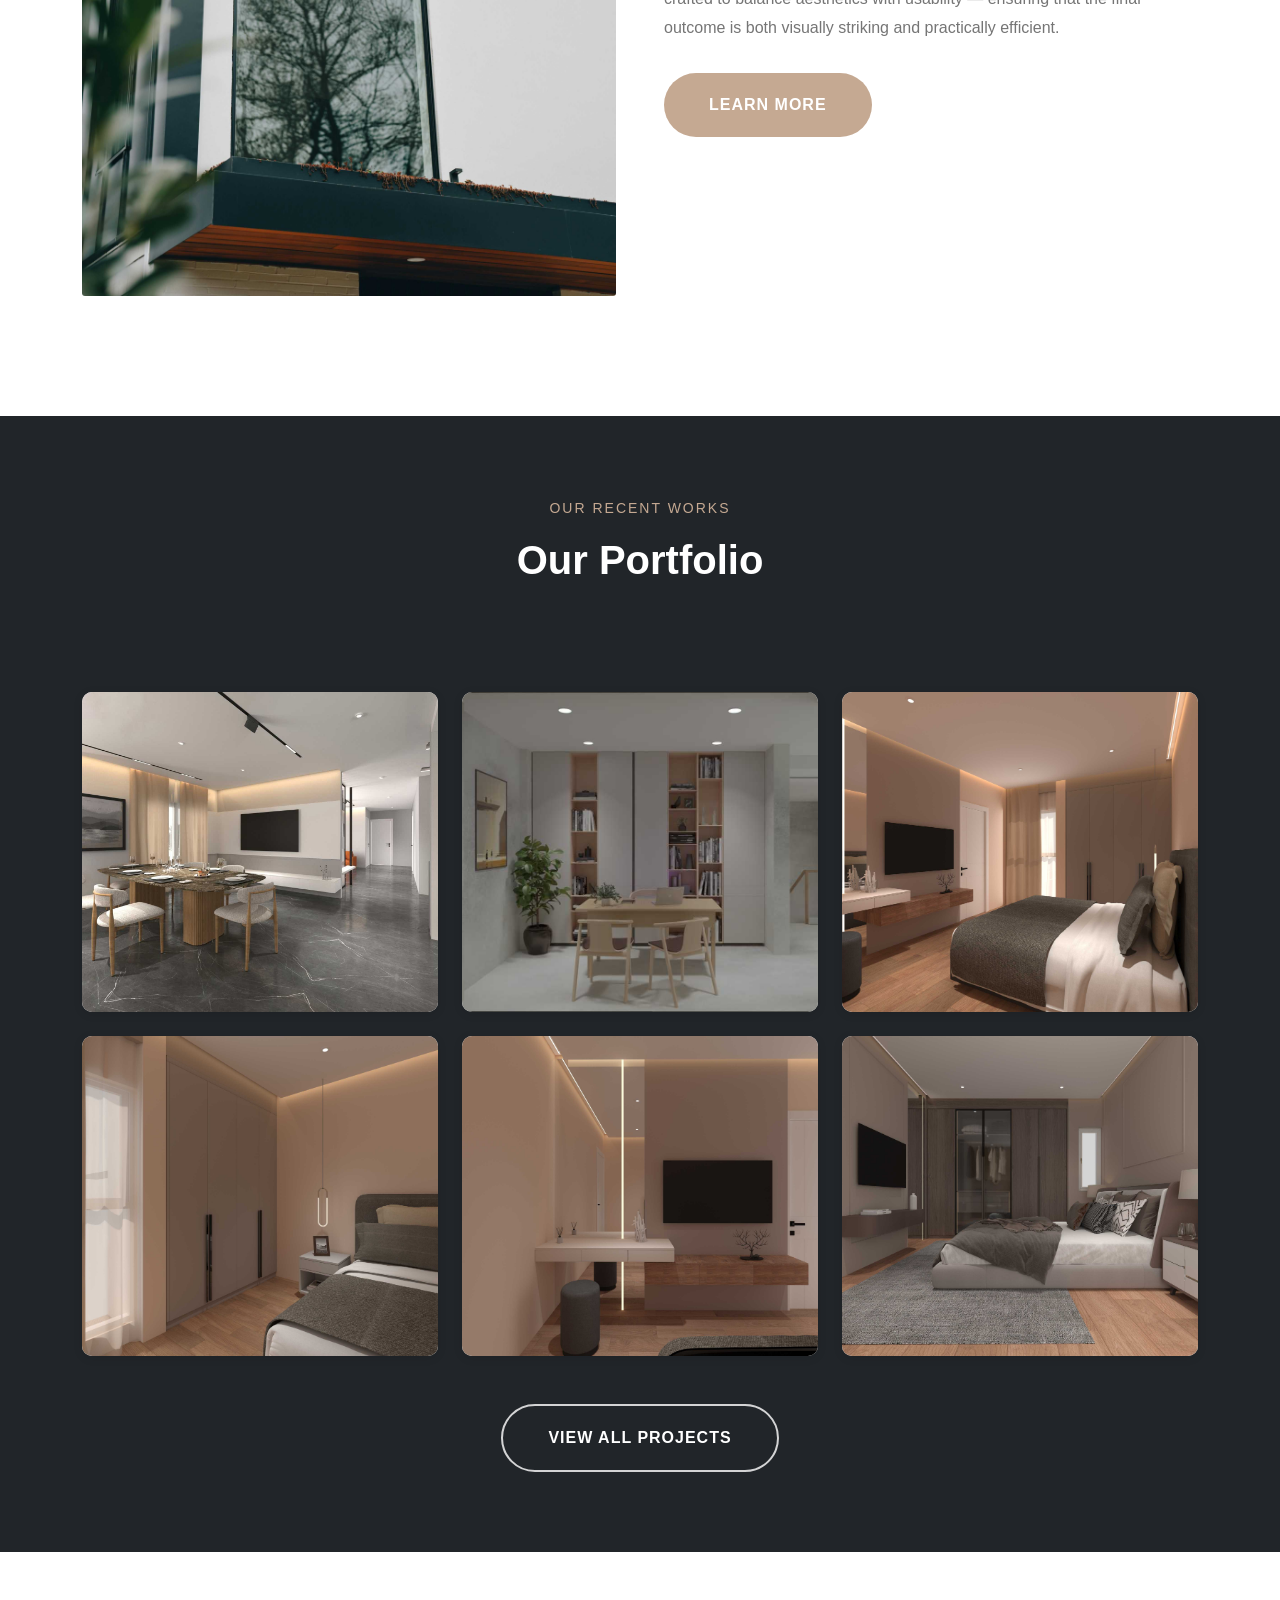
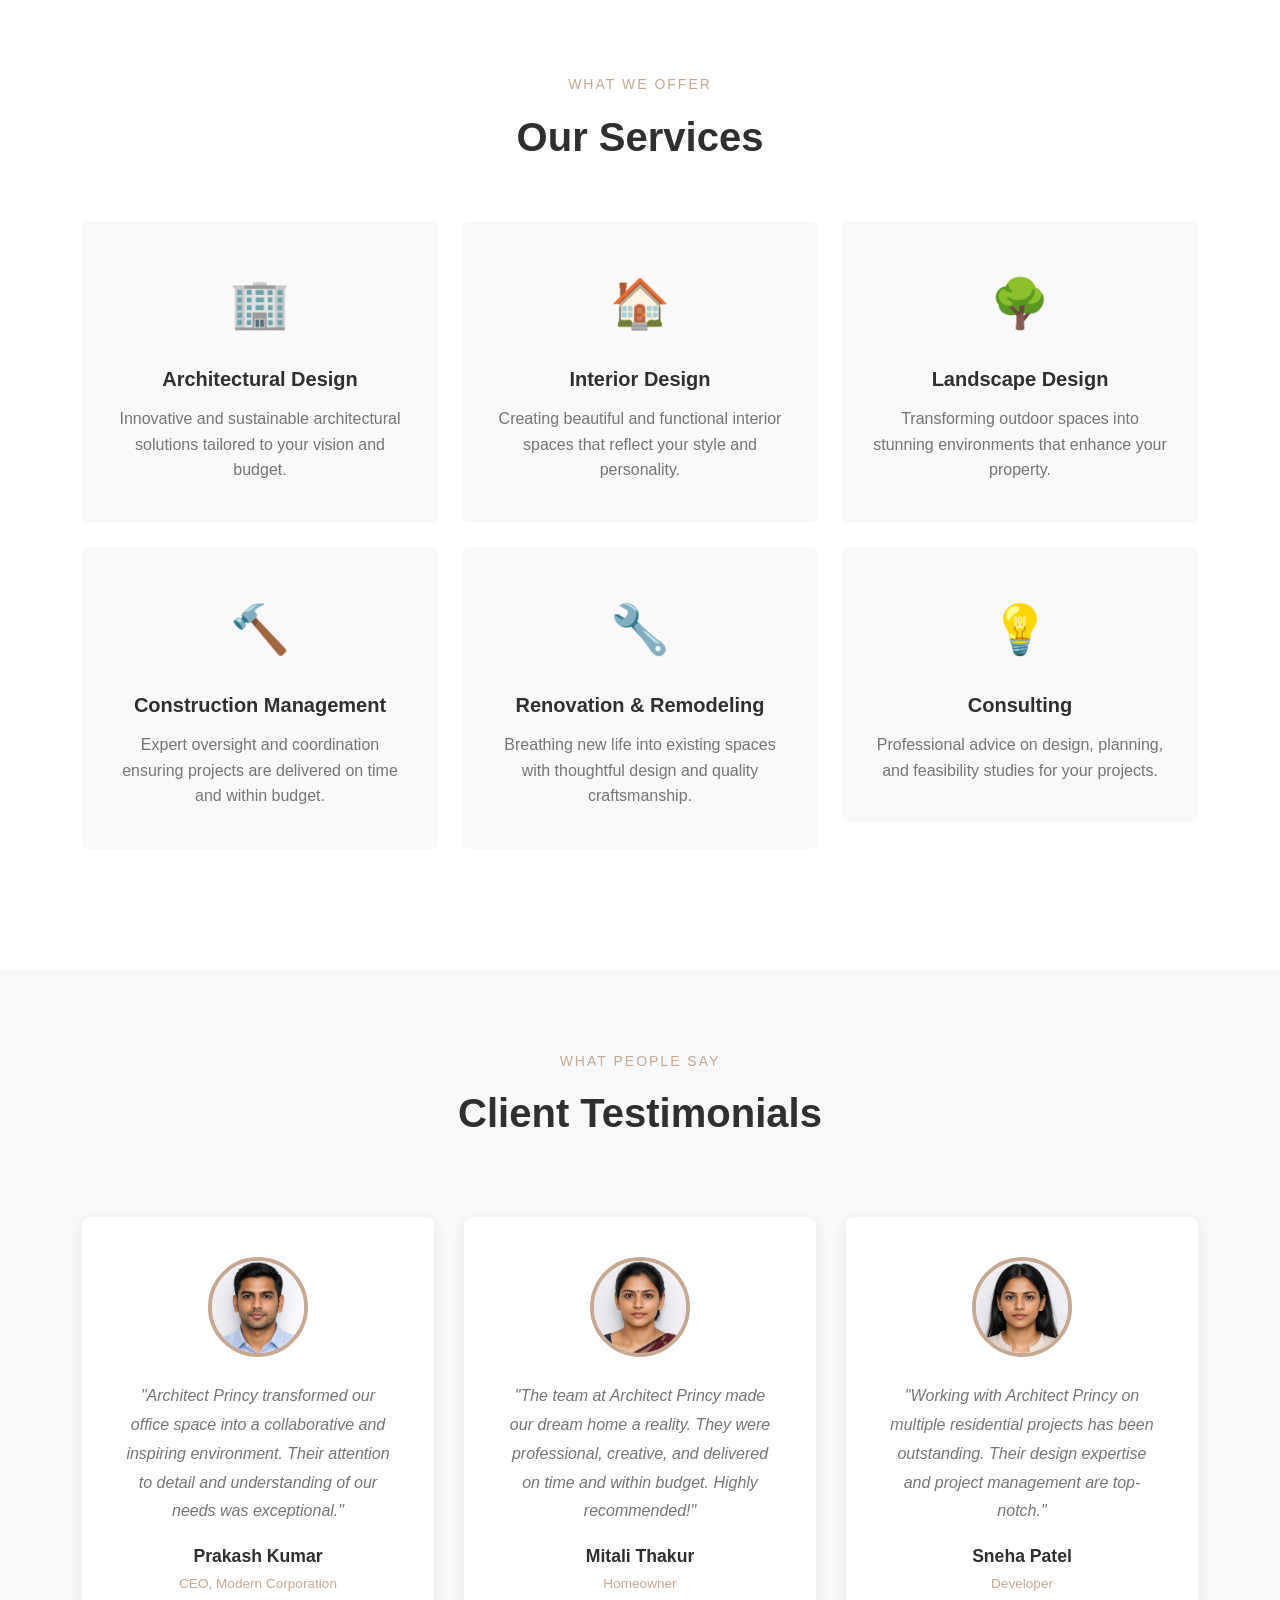
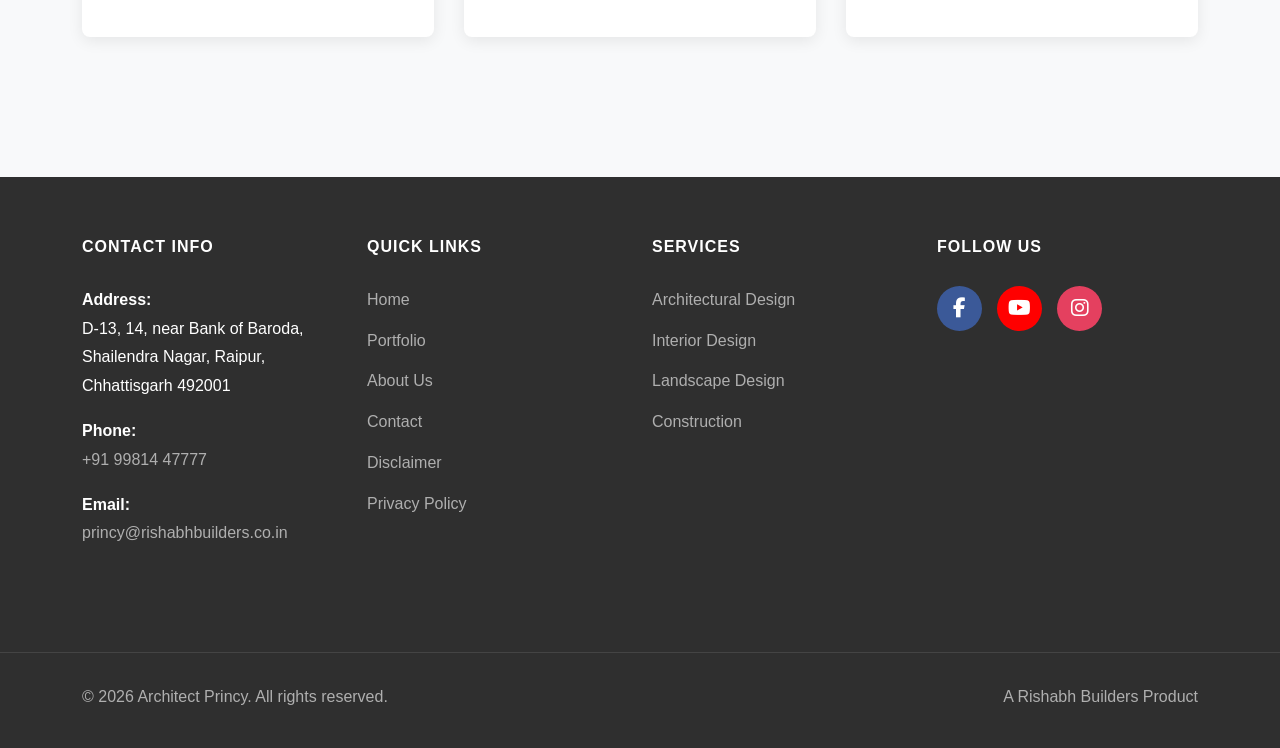
==== commit 7085c75b: "Initial project setup" ====
--- a/index.html
+++ b/index.html
@@ -4,17 +4,19 @@
 <head>
     <meta charset="UTF-8">
     <meta name="viewport" content="width=device-width, initial-scale=1.0">
-    <title>ArchiPrincy - Architectural Design & Spaces</title>
+    <title>Architect Princy - Architectural Design & Spaces</title>
     <meta name="description" content="ArchiPrincy is a design-led architectural studio focused on creating refined, functional, and timeless spaces.">
     <link href="https://cdn.jsdelivr.net/npm/bootstrap@5.3.0/dist/css/bootstrap.min.css" rel="stylesheet">
     <link rel="stylesheet" href="css/styles.css">
+    <link rel="stylesheet" href="https://cdnjs.cloudflare.com/ajax/libs/font-awesome/6.5.0/css/all.min.css">
 </head>
 <body>
     <!-- Navigation -->
     <nav class="navbar navbar-expand-lg navbar-dark fixed-top">
         <div class="container">
-            <a class="navbar-brand" href="index.html">ArchiPrincy</a>
-            
+                <a class="navbar-brand" href="index.html">
+                    <img src="images/logo.jpg" alt="Architect Princy" class="navbar-logo">
+                </a>
             <button class="navbar-toggler" type="button" data-bs-toggle="collapse" data-bs-target="#navbarNav"
                 aria-controls="navbarNav" aria-expanded="false" aria-label="Toggle navigation">
                 <span class="navbar-toggler-icon"></span>
@@ -73,7 +75,7 @@
                 <div class="row align-items-center g-5">
                     <div class="col-md-6">
                         <figure style="margin-bottom: 0;">
-                            <img src="images/home1.jpg" alt="About ArchiPrincy" style="border-radius: 3px; width: 100%;">
+                            <img src="images/home1.jpg" loading="lazy" alt="About ArchiPrincy" style="border-radius: 3px; width: 100%;">
                         </figure>
                     </div>
                     <div class="col-md-6">
@@ -84,7 +86,7 @@
                             <h2 class="section-title">About Us</h2>
                         </div>
                         <p style="margin-bottom: 20px;">
-                            <strong>ArchiPrincy is a design-led architectural studio focused on creating refined, functional, and timeless spaces.</strong>
+                            <strong>Architect Princy is a design-led architectural studio focused on creating refined, functional, and timeless spaces.</strong>
                         </p>
                         <p style="margin-bottom: 20px; color: var(--body-text-color);">
                             Each project is approached with a deep understanding of context, light, materials, and the way people interact with spaces. The goal is not just to design structures, but to shape environments that enhance everyday living.
@@ -115,32 +117,32 @@
                 <div class="row row-cols-1 row-cols-md-2 row-cols-lg-3 g-4 mb-5">
                     <div class="col">
                         <div class="portfolio-item">
-                            <img src="images/home2.jpeg" alt="Modern Courtyard Residence">
-                        </div>
-                    </div>
-                    <div class="col">
-                        <div class="portfolio-item">
-                            <img src="images/home3.jpg" alt="Urban Workspace Studio">
-                        </div>
-                    </div>
-                    <div class="col">
-                        <div class="portfolio-item">
-                            <img src="images/home4.jpg" alt="Minimal Villa Concept">
-                        </div>
-                    </div>
-                    <div class="col">
-                        <div class="portfolio-item">
-                            <img src="images/home5.jpg" alt="Contemporary Living Interiors">
-                        </div>
-                    </div>
-                    <div class="col">
-                        <div class="portfolio-item">
-                            <img src="images/home6.jpg" alt="Verdant Nexus - Green Building">
-                        </div>
-                    </div>
-                    <div class="col">
-                        <div class="portfolio-item">
-                            <img src="images/home7.jpg" alt="Luxury Rooftop Pavilion">
+                            <img src="images/home2.jpeg" loading="lazy" alt="Modern Courtyard Residence">
+                        </div>
+                    </div>
+                    <div class="col">
+                        <div class="portfolio-item">
+                            <img src="images/home3.jpg" loading="lazy" alt="Urban Workspace Studio">
+                        </div>
+                    </div>
+                    <div class="col">
+                        <div class="portfolio-item">
+                            <img src="images/home4.jpg" loading="lazy" alt="Minimal Villa Concept">
+                        </div>
+                    </div>
+                    <div class="col">
+                        <div class="portfolio-item">
+                            <img src="images/home5.jpg" loading="lazy" alt="Contemporary Living Interiors">
+                        </div>
+                    </div>
+                    <div class="col">
+                        <div class="portfolio-item">
+                            <img src="images/home6.jpg" loading="lazy" alt="Verdant Nexus - Green Building">
+                        </div>
+                    </div>
+                    <div class="col">
+                        <div class="portfolio-item">
+                            <img src="images/home7.jpg" loading="lazy" alt="Luxury Rooftop Pavilion">
                         </div>
                     </div>
                 </div>
@@ -217,27 +219,27 @@
                 <div class="testimonials-grid">
                     <div class="testimonial-item">
                         <div class="testimonial-header">
-                            <img src="images/testimonials/img3.png" alt="Prakash Kumar" class="testimonial-avatar">
-                        </div>
-                        <p class="testimonial-text">"ArchiPrincy transformed our office space into a collaborative and inspiring environment. Their attention to detail and understanding of our needs was exceptional."</p>
+                            <img src="images/testimonials/img3.png" loading="lazy" alt="Prakash Kumar" class="testimonial-avatar">
+                        </div>
+                        <p class="testimonial-text">"Architect Princy transformed our office space into a collaborative and inspiring environment. Their attention to detail and understanding of our needs was exceptional."</p>
                         <h5>Prakash Kumar</h5>
                         <p class="testimonial-title">CEO, Modern Corporation</p>
                     </div>
 
                     <div class="testimonial-item">
                         <div class="testimonial-header">
-                            <img src="images/testimonials/img2.png" alt="Mitali Thakur" class="testimonial-avatar">
-                        </div>
-                        <p class="testimonial-text">"The team at ArchiPrincy made our dream home a reality. They were professional, creative, and delivered on time and within budget. Highly recommended!"</p>
+                            <img src="images/testimonials/img2.png" loading="lazy" alt="Mitali Thakur" class="testimonial-avatar">
+                        </div>
+                        <p class="testimonial-text">"The team at Architect Princy made our dream home a reality. They were professional, creative, and delivered on time and within budget. Highly recommended!"</p>
                         <h5>Mitali Thakur</h5>
                         <p class="testimonial-title">Homeowner</p>
                     </div>
 
                     <div class="testimonial-item">
                         <div class="testimonial-header">
-                            <img src="images/testimonials/img1.png" alt="Sneha Patel" class="testimonial-avatar">
-                        </div>
-                        <p class="testimonial-text">"Working with ArchiPrincy on multiple residential projects has been outstanding. Their design expertise and project management are top-notch."</p>
+                            <img src="images/testimonials/img1.png" loading="lazy" alt="Sneha Patel" class="testimonial-avatar">
+                        </div>
+                        <p class="testimonial-text">"Working with Architect Princy on multiple residential projects has been outstanding. Their design expertise and project management are top-notch."</p>
                         <h5>Sneha Patel</h5>
                         <p class="testimonial-title">Developer</p>
                     </div>
@@ -323,28 +325,14 @@
                     </ul>
                 </div>
 
-                <!-- Gallery -->
-                <div class="col-md-3">
-                    <h5>Gallery</h5>
-                    <div class="footer-gallery">
-                        <a href="portfolio.html" class="gallery-thumb" title="Gallery 1">
-                            <img src="images/home2.jpeg" alt="Gallery 1">
-                        </a>
-                        <a href="portfolio.html" class="gallery-thumb" title="Gallery 2">
-                            <img src="images/home3.jpg" alt="Gallery 2">
-                        </a>
-                        <a href="portfolio.html" class="gallery-thumb" title="Gallery 3">
-                            <img src="images/home4.jpg" alt="Gallery 3">
-                        </a>
-                        <a href="portfolio.html" class="gallery-thumb" title="Gallery 4">
-                            <img src="images/home5.jpg" alt="Gallery 4">
-                        </a>
-                        <a href="portfolio.html" class="gallery-thumb" title="Gallery 5">
-                            <img src="images/home6.jpg" alt="Gallery 5">
-                        </a>
-                        <a href="portfolio.html" class="gallery-thumb" title="Gallery 6">
-                            <img src="images/home7.jpg" alt="Gallery 6">
-                        </a>
+                <!-- Social -->
+                <div class="col-md-3 mb-4 mb-md-0">
+                    <h5>Follow Us</h5>
+                
+                    <div class="social-icons mt-3">
+                        <a href="https://www.facebook.com/profile.php?id=61588532665640"><i class="fab fa-facebook-f"></i></a>
+                        <a href="https://www.instagram.com/architectprincy/"><i class="fab fa-youtube"></i></a>
+                        <a href="https://www.instagram.com/architectprincy/"><i class="fab fa-instagram"></i></a>
                     </div>
                 </div>
             </div>
@@ -355,7 +343,7 @@
             <div class="container">
                 <div class="row">
                     <div class="col-md-6 text-center text-md-start mb-3 mb-md-0">
-                        <p>&copy; 2026 ArchiPrincy. All rights reserved.</p>
+                        <p>&copy; 2026 Architect Princy. All rights reserved.</p>
                     </div>
                     <div class="col-md-6 text-center text-md-end">
                         <p>A Rishabh Builders Product</p>
@@ -365,7 +353,7 @@
         </div>
     </footer>
 
-    <script src="https://cdn.jsdelivr.net/npm/bootstrap@5.3.0/dist/js/bootstrap.bundle.min.js"></script>
-    <script src="js/script.js"></script>
+    <script src="https://cdn.jsdelivr.net/npm/bootstrap@5.3.0/dist/js/bootstrap.bundle.min.js" defer></script>
+    <script src="js/script.js" defer></script>
 </body>
 </html>
--- a/css/styles.css
+++ b/css/styles.css
@@ -1,1716 +1,1745 @@
-/* Template Name: Archi - Adapted for ArchivAult
-   Custom Architecture Portfolio CSS */
-
-:root {
-  /* Color Scheme */
-  --accent-color: #C5A992;
-  --dark-color: #2f2f2f;
-  --grey-color: #f1f1f1;
-  --body-text-color: #757575;
-  --light-text-color: #afafaf;
-  --dark-text-color: #2f2f2f;
-  
-  /* Fonts */
-  --body-font: "Roboto", sans-serif;
-  --heading-font: 'Montserrat', sans-serif;
-  
-  /* Sizes */
-  --header-height: 75px;
-  --header-height-min: 75px;
-  
-  color-scheme: light;
-}
-
-@media screen and (max-width: 600px) {
-  :root {
-    --header-height: 70px;
-    --header-height-min: 70px;
-  }
-}
-
-* {
-  margin: 0;
-  padding: 0;
-  box-sizing: border-box;
-}
-
-html, body {
-  height: 100%;
-  scroll-behavior: smooth;
-}
-
-body {
-  font-family: var(--body-font);
-  font-size: 16px;
-  line-height: 1.8;
-  color: var(--body-text-color);
-  background-color: #fff;
-  padding-top: var(--header-height);
-}
-
-body.no-scroll {
-  overflow: hidden;
-}
-
-h1, h2, h3, h4, h5, h6,
-.h1, .h2, .h3, .h4, .h5, .h6 {
-  font-family: var(--heading-font);
-  font-weight: 700;
-  line-height: 1.2;
-  color: var(--dark-text-color);
-}
-
-h1 { font-size: 3.5rem; }
-h2 { font-size: 2.5rem; }
-h3 { font-size: 1.75rem; }
-h4 { font-size: 1.5rem; }
-h5 { font-size: 1.25rem; }
-h6 { font-size: 1rem; }
-
-h2.light, h3.light { color: #fff; }
-
-a {
-  color: var(--dark-text-color);
-  text-decoration: none;
-  transition: all 0.3s ease;
-}
-
-a:hover {
-  color: var(--accent-color);
-}
-
-img {
-  max-width: 100%;
-  height: auto;
-  display: block;
-}
-
-figure {
-  margin: 0;
-}
-
-/* Section Styles */
-section {
-  overflow: hidden;
-}
-
-.padding-xlarge {
-  padding: 120px 0;
-}
-
-.padding-large {
-  padding: 80px 0;
-}
-
-.padding-small {
-  padding: 40px 0;
-}
-
-.bg-dark {
-  background-color: var(--dark-color);
-  color: #fff;
-}
-
-.bg-grey {
-  background-color: var(--grey-color);
-}
-
-.section-header {
-  text-align: center;
-  margin-bottom: 60px;
-}
-
-.section-header .title {
-  font-size: 0.875rem;
-  text-transform: uppercase;
-  letter-spacing: 2px;
-  color: var(--accent-color);
-  margin-bottom: 15px;
-}
-
-.section-title {
-  font-size: 2.5rem;
-  font-weight: 700;
-  text-transform: capitalize;
-}
-
-.section-title.light {
-  color: #fff;
-}
-
-/* Button Styles */
-.btn {
-  display: inline-block;
-  padding: 15px 35px;
-  border: none;
-  border-radius: 3px;
-  font-family: var(--heading-font);
-  font-size: 0.875rem;
-  font-weight: 700;
-  text-transform: uppercase;
-  letter-spacing: 1px;
-  cursor: pointer;
-  transition: all 0.3s ease;
-  text-decoration: none;
-  white-space: nowrap;
-}
-
-.btn-accent {
-  background-color: var(--accent-color);
-  color: #fff;
-}
-
-.btn-accent:hover {
-  background-color: #b39880;
-  color: #fff;
-}
-
-.btn-outline {
-  border: 2px solid var(--accent-color);
-  color: var(--accent-color);
-  background: transparent;
-}
-
-.btn-outline:hover {
-  background-color: var(--accent-color);
-  color: #fff;
-}
-
-.btn-outline-light {
-  border: 2px solid #fff;
-  color: #fff;
-  background: transparent;
-}
-
-.btn-outline-light:hover {
-  background-color: #fff;
-  color: var(--dark-color);
-}
-
-.btn-xlarge {
-  padding: 20px 45px;
-  font-size: 1rem;
-}
-
-.btn-rounded {
-  border-radius: 50px;
-}
-
-.btn-full {
-  width: 100%;
-}
-
-.btn-with-line {
-  position: relative;
-  font-size: 0.875rem;
-  font-weight: 600;
-  text-transform: uppercase;
-  letter-spacing: 1px;
-  padding-bottom: 8px;
-  border-bottom: 2px solid var(--accent-color);
-  display: inline-block;
-  transition: all 0.3s ease;
-}
-
-.btn-with-line:hover {
-  padding-bottom: 12px;
-  border-bottom: 3px solid var(--accent-color);
-}
-
-/* Navigation Styles */
-.navbar {
-  padding: 18px 0 !important;
-  background-color: rgba(47, 47, 47, 0.98) !important;
-  box-shadow: 0 4px 15px rgba(0, 0, 0, 0.15);
-  z-index: 1000;
-  position: fixed;
-  top: 0;
-  left: 0;
-  right: 0;
-  width: 100%;
-}
-
-.navbar-brand {
-  font-family: var(--heading-font);
-  font-size: 1.5rem !important;
-  color: var(--accent-color) !important;
-  font-weight: 700;
-}
-
-.navbar-brand:hover {
-  color: #fff !important;
-}
-
-.navbar-nav .nav-link {
-  color: #fff !important;
-  margin: 0 15px;
-  font-size: 0.95rem;
-  transition: color 0.3s ease;
-}
-
-.navbar-nav .nav-link:hover,
-.navbar-nav .nav-link.active {
-  color: var(--accent-color) !important;
-}
-
-.nav-overlay {
-  position: fixed;
-  top: 0;
-  left: 0;
-  width: 100%;
-  height: 100vh;
-  background-color: rgba(0, 0, 0, 0.9);
-  z-index: 1000;
-  display: none;
-}
-
-.nav-overlay.active {
-  display: block;
-}
-
-.nav-overlay .nav-content {
-  height: 100%;
-  display: flex;
-  align-items: center;
-}
-
-/* Main Logo */
-.main-logo {
-  position: fixed;
-  top: 20px;
-  left: 20px;
-  z-index: 999;
-  background: var(--accent-color);
-  width: 50px;
-  height: 50px;
-  border-radius: 50%;
-  display: flex;
-  align-items: center;
-  justify-content: center;
-}
-
-.main-logo a {
-  color: #fff;
-  font-size: 1.5rem;
-  font-weight: 700;
-}
-
-/* Hero Slider (Legacy) */
-.hero-slider {
-  position: relative;
-  width: 100%;
-  height: 100vh;
-  overflow: hidden;
-  margin-top: var(--header-height);
-}
-
-.slider-item {
-  position: relative;
-  width: 100%;
-  height: 100vh;
-  display: flex;
-  align-items: center;
-  justify-content: center;
-  overflow: hidden;
-}
-
-.slider-item img {
-  position: absolute;
-  top: 0;
-  left: 0;
-  width: 100%;
-  height: 100%;
-  object-fit: cover;
-  z-index: 1;
-}
-
-.banner-content {
-  position: relative;
-  z-index: 2;
-  text-align: center;
-  color: #fff;
-}
-
-.banner-title {
-  font-size: 4rem;
-  font-weight: 700;
-  margin-bottom: 30px;
-  animation: slideUp 0.8s ease-out;
-}
-
-.banner-content .btn-wrap {
-  animation: slideUp 1.2s ease-out;
-}
-
-@keyframes slideUp {
-  from {
-    opacity: 0;
-    transform: translateY(50px);
-  }
-  to {
-    opacity: 1;
-    transform: translateY(0);
-  }
-}
-
-.slider-nav {
-  position: absolute;
-  bottom: 30px;
-  left: 50%;
-  transform: translateX(-50%);
-  z-index: 10;
-  display: flex;
-  gap: 15px;
-}
-
-.slider-dot {
-  width: 12px;
-  height: 12px;
-  border-radius: 50%;
-  background-color: rgba(255, 255, 255, 0.5);
-  cursor: pointer;
-  transition: all 0.3s ease;
-}
-
-.slider-dot.active {
-  background-color: var(--accent-color);
-  width: 30px;
-  border-radius: 6px;
-}
-
-/* Hero Section with Video Background */
-.hero-section {
-  position: relative;
-  width: 100%;
-  height: 100vh;
-  overflow: hidden;
-  display: flex;
-  align-items: center;
-  justify-content: flex-start;
-}
-
-.hero-video {
-  position: absolute;
-  top: 0;
-  left: 0;
-  width: 100%;
-  height: 100%;
-  object-fit: cover;
-  z-index: 1;
-}
-
-.hero-overlay {
-  position: absolute;
-  top: 0;
-  left: 0;
-  width: 100%;
-  height: 100%;
-  background: linear-gradient(
-    135deg,
-    rgba(0, 0, 0, 0.7) 0%,
-    rgba(47, 47, 47, 0.5) 50%,
-    rgba(0, 0, 0, 0.3) 100%
-  );
-  z-index: 2;
-}
-
-.hero-content {
-  position: relative;
-  z-index: 3;
-  color: #fff;
-  padding: 60px 40px;
-  width: 100%;
-  height: 100%;
-  display: flex;
-  align-items: center;
-}
-
-.hero-content .container-fluid {
-  max-width: 1400px;
-  margin: 0 auto;
-}
-
-@keyframes fadeInUp {
-  from {
-    opacity: 0;
-    transform: translateY(30px);
-  }
-  to {
-    opacity: 1;
-    transform: translateY(0);
-  }
-}
-
-.hero-title {
-  font-family: 'Playfair Display', serif;
-  font-size: 4.5rem;
-  font-weight: 700;
-  line-height: 1.15;
-  margin-bottom: 25px;
-  letter-spacing: -1px;
-  color: #fff;
-  text-shadow: 2px 2px 8px rgba(0, 0, 0, 0.3);
-  animation: fadeInUp 0.8s ease-out;
-  max-width: 800px;
-}
-
-.hero-subtitle {
-  font-size: 1.4rem;
-  font-weight: 300;
-  margin-bottom: 50px;
-  color: rgba(255, 255, 255, 0.95);
-  line-height: 1.6;
-  animation: fadeInUp 0.8s ease-out 0.1s both;
-  max-width: 600px;
-}
-
-.hero-buttons {
-  display: flex;
-  gap: 25px;
-  flex-wrap: wrap;
-  animation: fadeInUp 0.8s ease-out 0.2s both;
-}
-
-.hero-buttons .btn {
-  font-size: 1.05rem;
-  padding: 16px 45px;
-  transition: all 0.3s ease;
-  border-radius: 50px;
-}
-
-.hero-buttons .btn-accent {
-  background-color: var(--accent-color);
-  color: #fff;
-  border: 2px solid var(--accent-color);
-}
-
-.hero-buttons .btn-accent:hover {
-  background-color: #b39880;
-  border-color: #b39880;
-  transform: translateY(-3px);
-  box-shadow: 0 15px 40px rgba(197, 169, 146, 0.4);
-}
-
-.hero-buttons .btn-outline-light {
-  border: 2px solid #fff;
-  color: #fff;
-  background-color: transparent;
-}
-
-.hero-buttons .btn-outline-light:hover {
-  background-color: rgba(255, 255, 255, 0.15);
-  border-color: #fff;
-  transform: translateY(-3px);
-  box-shadow: 0 15px 40px rgba(255, 255, 255, 0.2);
-}
-
-/* Testimonials Carousel */
-.testimonial-carousel {
-  position: relative;
-  padding: 60px 0;
-}
-
-.testimonial-slide {
-  pointer-events: auto;
-}
-
-.testimonial-slide {
-  display: flex;
-  flex-direction: column;
-  align-items: center;
-  justify-content: center;
-  text-align: center;
-}
-
-.testimonial-slide img {
-  width: 120px;
-  height: 120px;
-  border-radius: 50%;
-  object-fit: cover;
-  border: 4px solid var(--accent-color);
-  transition: all 0.3s ease;
-  box-shadow: 0 8px 25px rgba(0, 0, 0, 0.15);
-  display: block;
-}
-
-.testimonial-slide:hover img {
-  transform: scale(1.08);
-  box-shadow: 0 12px 35px rgba(197, 169, 146, 0.3);
-}
-
-.testimonial-slide p {
-  color: var(--body-text-color);
-  font-style: italic;
-}
-
-.testimonial-slide h5 {
-  color: var(--dark-text-color);
-  font-weight: 700;
-  margin-top: 25px;
-  margin-bottom: 5px;
-  font-family: 'Montserrat', sans-serif;
-}
-
-.testimonial-slide .title {
-  color: var(--accent-color);
-  font-size: 0.9rem;
-  font-weight: 500;
-}
-
-/* Responsive Hero */
-@media screen and (max-width: 1024px) {
-  .hero-title {
-    font-size: 3.5rem;
-    margin-bottom: 20px;
-  }
-
-  .hero-subtitle {
-    font-size: 1.2rem;
-    margin-bottom: 40px;
-  }
-}
-
-@media screen and (max-width: 768px) {
-  .hero-section {
-    height: 85vh;
-  }
-
-  .hero-title {
-    font-size: 2.4rem;
-    margin-bottom: 18px;
-    line-height: 1.3;
-  }
-
-  .hero-subtitle {
-    font-size: 1rem;
-    margin-bottom: 35px;
-    line-height: 1.5;
-  }
-
-  .hero-buttons {
-    gap: 12px;
-  }
-
-  .hero-buttons .btn {
-    font-size: 0.9rem;
-    padding: 12px 28px;
-  }
-}
-
-@media screen and (max-width: 480px) {
-  .hero-section {
-    height: 75vh;
-  }
-
-  .hero-content {
-    padding: 30px 20px;
-  }
-
-  .hero-title {
-    font-size: 1.75rem;
-    margin-bottom: 15px;
-    line-height: 1.3;
-  }
-
-  .hero-subtitle {
-    font-size: 0.95rem;
-    margin-bottom: 25px;
-    line-height: 1.4;
-  }
-
-  .hero-buttons {
-    flex-direction: column;
-    gap: 10px;
-    width: 100%;
-  }
-
-  .hero-buttons .btn {
-    font-size: 0.85rem;
-    padding: 11px 24px;
-    width: 100%;
-    text-align: center;
-  }
-}
-
-/* Portfolio Styles */
-.portfolio-grid {
-  display: grid;
-  grid-template-columns: repeat(auto-fit, minmax(300px, 1fr));
-  gap: 30px;
-  margin: 40px 0;
-}
-
-.portfolio-item {
-  position: relative;
-  overflow: hidden;
-  aspect-ratio: 1 / 1;
-  border-radius: 4px;
-  background-color: #f5f5f5;
-  box-shadow: 0 2px 10px rgba(0, 0, 0, 0.1);
-  transition: all 0.3s ease;
-  cursor: pointer;
-}
-
-.portfolio-item img {
-  width: 100%;
-  height: 100%;
-  object-fit: cover;
-  display: block;
-  transition: transform 0.4s ease, filter 0.4s ease;
-  filter: brightness(1);
-}
-
-.portfolio-item .portfolio-overlay {
-  position: absolute;
-  top: 0;
-  left: 0;
-  width: 100%;
-  height: 100%;
-  background: rgba(0, 0, 0, 0.75);
-  display: flex;
-  flex-direction: column;
-  align-items: center;
-  justify-content: center;
-  opacity: 0;
-  transition: opacity 0.4s ease;
-  z-index: 10;
-}
-
-.portfolio-item:hover .portfolio-overlay {
-  opacity: 1;
-}
-
-.portfolio-item:hover {
-  box-shadow: 0 10px 30px rgba(0, 0, 0, 0.25);
-  transform: translateY(-8px);
-}
-
-.portfolio-item:hover img {
-  transform: scale(1.08);
-  filter: brightness(0.85);
-}
-
-/* Portfolio Grid - 3 columns on desktop, 2 on tablet, 1 on mobile */
-@media screen and (max-width: 1024px) {
-  .portfolio-grid {
-    grid-template-columns: repeat(auto-fit, minmax(250px, 1fr));
-    gap: 25px;
-  }
-}
-
-@media screen and (max-width: 768px) {
-  .portfolio-grid {
-    grid-template-columns: repeat(2, 1fr);
-    gap: 20px;
-  }
-}
-
-@media screen and (max-width: 480px) {
-  .portfolio-grid {
-    grid-template-columns: 1fr;
-    gap: 15px;
-  }
-}
-
-.portfolio-filters {
-  display: flex;
-  flex-wrap: wrap;
-  gap: 15px;
-  justify-content: center;
-  margin-bottom: 50px;
-}
-
-.filter-btn {
-  padding: 10px 25px;
-  border: 2px solid var(--accent-color);
-  background: transparent;
-  color: var(--accent-color);
-  cursor: pointer;
-  border-radius: 50px;
-  font-weight: 600;
-  transition: all 0.3s ease;
-  text-transform: uppercase;
-  font-size: 0.875rem;
-}
-
-.filter-btn.active {
-  background-color: var(--accent-color);
-  color: #fff;
-}
-
-.filter-btn:hover {
-  background-color: var(--accent-color);
-  color: #fff;
-}
-
-/* Portfolio Carousel Styles */
-.portfolio-carousel-container {
-  display: none;
-  margin-bottom: 50px;
-}
-
-.portfolio-carousel {
-  position: relative;
-  width: 100%;
-  background: rgba(0, 0, 0, 0.3);
-  border-radius: 8px;
-  overflow: hidden;
-}
-
-.carousel-main {
-  position: relative;
-  width: 100%;
-  aspect-ratio: 4 / 3;
-  overflow: hidden;
-  border-radius: 8px;
-}
-
-.carousel-image {
-  width: 100%;
-  height: 100%;
-  object-fit: cover;
-  transition: transform 0.4s ease;
-}
-
-.carousel-overlay {
-  position: absolute;
-  top: 0;
-  left: 0;
-  width: 100%;
-  height: 100%;
-  background: rgba(0, 0, 0, 0.5);
-  display: flex;
-  align-items: flex-end;
-  justify-content: flex-start;
-  padding: 30px;
-  z-index: 10;
-}
-
-.carousel-content {
-  color: #fff;
-  width: 100%;
-}
-
-.carousel-title {
-  font-size: 1.5rem;
-  font-weight: 600;
-  margin-bottom: 8px;
-  line-height: 1.2;
-}
-
-.carousel-category {
-  font-size: 0.95rem;
-  color: var(--accent-color);
-  font-weight: 500;
-  margin-bottom: 5px;
-}
-
-.carousel-year {
-  font-size: 0.85rem;
-  color: rgba(255, 255, 255, 0.8);
-}
-
-.carousel-btn {
-  position: absolute;
-  top: 50%;
-  transform: translateY(-50%);
-  background: rgba(255, 255, 255, 0.2);
-  border: none;
-  color: #fff;
-  width: 45px;
-  height: 45px;
-  border-radius: 50%;
-  cursor: pointer;
-  font-size: 24px;
-  display: flex;
-  align-items: center;
-  justify-content: center;
-  z-index: 20;
-  transition: all 0.3s ease;
-}
-
-.carousel-btn:hover {
-  background: rgba(255, 255, 255, 0.4);
-  transform: translateY(-50%) scale(1.1);
-}
-
-.carousel-btn-prev {
-  left: 15px;
-}
-
-.carousel-btn-next {
-  right: 15px;
-}
-
-.carousel-dots {
-  display: flex;
-  justify-content: center;
-  gap: 8px;
-  padding: 20px;
-  background: rgba(0, 0, 0, 0.2);
-}
-
-.carousel-dot {
-  width: 10px;
-  height: 10px;
-  border-radius: 50%;
-  border: 2px solid var(--accent-color);
-  background: transparent;
-  cursor: pointer;
-  transition: all 0.3s ease;
-}
-
-.carousel-dot.active {
-  background: var(--accent-color);
-  transform: scale(1.2);
-}
-
-.carousel-counter {
-  position: absolute;
-  top: 15px;
-  right: 15px;
-  background: rgba(0, 0, 0, 0.6);
-  color: #fff;
-  padding: 6px 14px;
-  border-radius: 20px;
-  font-size: 0.85rem;
-  font-weight: 600;
-  z-index: 20;
-}
-
-.portfolio-grid-container {
-  display: block;
-}
-
-@media screen and (max-width: 768px) {
-  .portfolio-carousel-container {
-    display: block;
-  }
-
-  .portfolio-grid-container {
-    display: none;
-  }
-}
-
-/* Contact Section */
-.contact-form {
-  display: flex;
-  flex-direction: column;
-  gap: 20px;
-  margin-top: 30px;
-}
-
-.form-group {
-  display: flex;
-  flex-direction: column;
-}
-
-.form-group input,
-.form-group textarea {
-  padding: 15px;
-  border: none;
-  border-bottom: 1px solid #ddd;
-  font-family: var(--body-font);
-  font-size: 1rem;
-  background: transparent;
-  transition: border-color 0.3s ease;
-}
-
-.form-group input:focus,
-.form-group textarea:focus {
-  outline: none;
-  border-bottom-color: var(--accent-color);
-}
-
-.form-group textarea {
-  min-height: 120px;
-  resize: vertical;
-}
-
-.contact-info-box {
-  display: flex;
-  gap: 20px;
-  margin-bottom: 30px;
-  align-items: flex-start;
-}
-
-.contact-info-box .icon {
-  width: 50px;
-  height: 50px;
-  background-color: var(--accent-color);
-  border-radius: 50%;
-  display: flex;
-  align-items: center;
-  justify-content: center;
-  color: #fff;
-  font-size: 1.5rem;
-  flex-shrink: 0;
-}
-
-.contact-info-box .detail h4 {
-  margin-bottom: 5px;
-  font-size: 1rem;
-}
-
-.contact-info-box .detail p {
-  color: var(--light-text-color);
-}
-
-/* WhatsApp & Call Button - Premium Floating Buttons */
-.floating-buttons {
-  position: fixed;
-  bottom: 25px;
-  right: 25px;
-  z-index: 100;
-  display: flex;
-  flex-direction: column;
-  gap: 10px;
-  align-items: flex-end;
-}
-
-.floating-buttons.expanded .whatsapp-btn,
-.floating-buttons.expanded .call-btn,
-.floating-buttons.expanded .contact-btn {
-  opacity: 1;
-  visibility: visible;
-  transform: translateY(0);
-  pointer-events: auto;
-}
-
-.float-btn {
-  display: flex;
-  align-items: center;
-  justify-content: center;
-  color: #fff;
-  text-decoration: none;
-  cursor: pointer;
-  transition: all 0.3s cubic-bezier(0.34, 1.56, 0.64, 1);
-  box-shadow: 0 4px 15px rgba(0, 0, 0, 0.2);
-  border: none;
-}
-
-/* Toggle Button */
-.toggle-btn {
-  width: 56px;
-  height: 56px;
-  border-radius: 50%;
-  background: linear-gradient(135deg, #667eea 0%, #764ba2 100%);
-  border: none;
-  box-shadow: 0 6px 20px rgba(102, 126, 234, 0.3);
-  position: relative;
-  z-index: 110;
-  font-size: 24px;
-}
-
-.toggle-btn:hover {
-  transform: scale(1.1);
-  box-shadow: 0 8px 25px rgba(102, 126, 234, 0.4);
-}
-
-.toggle-btn:active {
-  transform: scale(0.95);
-}
-
-/* WhatsApp Button - Premium Official Style */
-.whatsapp-btn {
-  display: flex;
-  align-items: center;
-  justify-content: center;
-  gap: 8px;
-  padding: 10px 16px;
-  background-color: #25D366;
-  border-radius: 50px;
-  font-weight: 600;
-  font-size: 13px;
-  box-shadow: 0 4px 16px rgba(37, 211, 102, 0.3);
-  border: none;
-  opacity: 0;
-  visibility: hidden;
-  transform: translateY(15px);
-  pointer-events: none;
-  min-width: 130px;
-  white-space: nowrap;
-}
-
-.whatsapp-btn:hover {
-  background-color: #20ba5c;
-  transform: translateY(0) scale(1.05);
-  box-shadow: 0 6px 20px rgba(37, 211, 102, 0.4);
-}
-
-.whatsapp-btn:active {
-  transform: translateY(0) scale(0.98);
-}
-
-.whatsapp-icon {
-  display: flex;
-  align-items: center;
-  justify-content: center;
-  flex-shrink: 0;
-}
-
-.whatsapp-icon svg {
-  width: 18px;
-  height: 18px;
-}
-
-.whatsapp-label {
-  display: block;
-  flex-shrink: 0;
-}
-
-/* Call Button */
-.call-btn {
-  width: 50px;
-  height: 50px;
-  border-radius: 50%;
-  background: linear-gradient(135deg, #FF6B6B 0%, #EE5A6F 100%);
-  border: none;
-  box-shadow: 0 4px 15px rgba(255, 107, 107, 0.3);
-  opacity: 0;
-  visibility: hidden;
-  transform: translateY(15px);
-  pointer-events: none;
-  font-size: 20px;
-}
-
-.call-btn:hover {
-  background: linear-gradient(135deg, #FF5252 0%, #EE4A5F 100%);
-  transform: translateY(0) scale(1.08);
-  box-shadow: 0 6px 20px rgba(255, 107, 107, 0.4);
-}
-
-.call-btn:active {
-  transform: translateY(0) scale(0.95);
-}
-
-.call-btn svg {
-  width: 22px;
-  height: 22px;
-}
-
-/* Contact Button */
-.contact-btn {
-  width: 50px;
-  height: 50px;
-  border-radius: 50%;
-  background: linear-gradient(135deg, #4A90E2 0%, #357ABD 100%);
-  border: none;
-  box-shadow: 0 4px 15px rgba(74, 144, 226, 0.3);
-  opacity: 0;
-  visibility: hidden;
-  transform: translateY(15px);
-  pointer-events: none;
-  font-size: 20px;
-}
-
-.contact-btn:hover {
-  background: linear-gradient(135deg, #357ABD 0%, #2A5BA0 100%);
-  transform: translateY(0) scale(1.08);
-  box-shadow: 0 6px 20px rgba(74, 144, 226, 0.4);
-}
-
-.contact-btn:active {
-  transform: translateY(0) scale(0.95);
-}
-
-.contact-btn svg {
-  width: 22px;
-  height: 22px;
-}
-
-/* Footer Styles */
-.footer {
-  background-color: var(--dark-color);
-  color: #fff;
-  padding: 60px 0 20px;
-}
-
-.footer h5 {
-  color: #fff;
-  font-size: 1rem;
-  text-transform: uppercase;
-  letter-spacing: 1px;
-  margin-bottom: 30px;
-}
-
-.footer-menu ul {
-  list-style: none;
-  padding: 0;
-}
-
-.footer-menu li {
-  margin-bottom: 12px;
-}
-
-.footer-menu a {
-  color: var(--light-text-color);
-  transition: color 0.3s ease;
-}
-
-.footer-menu a:hover {
-  color: var(--accent-color);
-}
-
-.footer-gallery {
-  display: grid;
-  grid-template-columns: repeat(auto-fit, minmax(80px, 1fr));
-  gap: 10px;
-}
-
-.gallery-thumb {
-  width: 100%;
-  aspect-ratio: 1;
-  overflow: hidden;
-  border-radius: 3px;
-  cursor: pointer;
-}
-
-.gallery-thumb img {
-  width: 100%;
-  height: 100%;
-  object-fit: cover;
-  transition: transform 0.3s ease;
-}
-
-.gallery-thumb:hover img {
-  transform: scale(1.1);
-}
-
-.footer-bottom {
-  border-top: 1px solid rgba(255, 255, 255, 0.1);
-  padding-top: 30px;
-  margin-top: 40px;
-  text-align: center;
-  color: var(--light-text-color);
-}
-
-.footer-bottom a {
-  color: var(--accent-color);
-  text-decoration: underline;
-}
-
-.footer-bottom a:hover {
-  color: #fff;
-}
-
-/* Testimonials */
-.testimonial-item {
-  background-color: var(--grey-color);
-  padding: 40px;
-  border-radius: 3px;
-  margin: 20px 0;
-}
-
-.testimonial-text {
-  font-size: 1.1rem;
-  line-height: 1.8;
-  margin-bottom: 20px;
-  font-style: italic;
-}
-
-.testimonial-author {
-  font-weight: 700;
-  color: var(--dark-text-color);
-}
-
-.testimonial-author-title {
-  font-size: 0.875rem;
-  color: var(--light-text-color);
-}
-
-/* About Section */
-.about-content {
-  line-height: 1.8;
-  color: var(--body-text-color);
-}
-
-.about-content p {
-  margin-bottom: 20px;
-}
-
-.about-content strong {
-  color: var(--dark-text-color);
-}
-
-/* Blog Section */
-.blog-grid {
-  display: grid;
-  grid-template-columns: repeat(auto-fit, minmax(300px, 1fr));
-  gap: 30px;
-  margin: 40px 0;
-}
-
-.blog-item {
-  background: #fff;
-  border-radius: 3px;
-  overflow: hidden;
-  box-shadow: 0 2px 8px rgba(0, 0, 0, 0.1);
-  transition: transform 0.3s ease;
-}
-
-.blog-item:hover {
-  transform: translateY(-5px);
-  box-shadow: 0 4px 16px rgba(0, 0, 0, 0.15);
-}
-
-.blog-image {
-  width: 100%;
-  height: 250px;
-  overflow: hidden;
-}
-
-.blog-image img {
-  width: 100%;
-  height: 100%;
-  object-fit: cover;
-  transition: transform 0.3s ease;
-}
-
-.blog-item:hover .blog-image img {
-  transform: scale(1.05);
-}
-
-.blog-content {
-  padding: 30px;
-}
-
-.blog-date {
-  font-size: 0.875rem;
-  color: var(--accent-color);
-  margin-bottom: 10px;
-  text-transform: uppercase;
-}
-
-.blog-title {
-  font-size: 1.25rem;
-  margin-bottom: 12px;
-  color: var(--dark-text-color);
-}
-
-.blog-title a {
-  color: var(--dark-text-color);
-  transition: color 0.3s ease;
-}
-
-.blog-title a:hover {
-  color: var(--accent-color);
-}
-
-.blog-excerpt {
-  color: var(--body-text-color);
-  font-size: 0.95rem;
-  line-height: 1.6;
-}
-
-/* Disclaimer Section */
-.disclaimer-content {
-  background: var(--grey-color);
-  padding: 40px;
-  border-radius: 3px;
-  margin: 30px 0;
-  line-height: 1.8;
-}
-
-.disclaimer-content h3 {
-  margin-top: 30px;
-  margin-bottom: 15px;
-  color: var(--dark-text-color);
-}
-
-.disclaimer-content ul,
-.disclaimer-content ol {
-  margin-left: 20px;
-  margin-bottom: 15px;
-}
-
-.disclaimer-content li {
-  margin-bottom: 8px;
-}
-
-/* Project Card (Legacy) */
-.project-card {
-  transition: transform 0.35s ease, box-shadow 0.35s ease;
-}
-
-.project-card:hover {
-  transform: translateY(-10px);
-}
-
-.project-card .card-img-top {
-  height: 280px;
-  object-fit: cover;
-  transition: transform 0.5s ease;
-}
-
-.project-card:hover .card-img-top {
-  transform: scale(1.04);
-}
-
-/* Hero Background (Legacy) */
-.hero-background {
-  background-image: url('https://images.unsplash.com/photo-1512917752300-9d34d4c8c75c?auto=format&fit=crop&w=1800&q=80');
-  background-size: cover;
-  background-position: center;
-  filter: brightness(1.05);
-}
-
-.hero-overlay {
-  background: rgba(0, 0, 0, 0.25);
-  background: linear-gradient(
-    to right,
-    rgba(0, 0, 0, 0.35),
-    rgba(0, 0, 0, 0.1)
-  );
-}
-
-/* Responsive Design */
-@media (max-width: 768px) {
-  h1 { font-size: 2rem; }
-  h2 { font-size: 1.75rem; }
-  h3 { font-size: 1.5rem; }
-  h4 { font-size: 1.25rem; }
-  
-  .section-header {
-    margin-bottom: 40px;
-  }
-  
-  .padding-xlarge {
-    padding: 60px 0;
-  }
-  
-  .padding-large {
-    padding: 40px 0;
-  }
-  
-  .banner-title {
-    font-size: 2.5rem;
-  }
-  
-  .hero-slider {
-    margin-top: var(--header-height-min);
-    height: 70vh;
-  }
-  
-  .navbar {
-    padding: 15px 0 !important;
-  }
-  
-  .portfolio-grid {
-    grid-template-columns: repeat(auto-fit, minmax(200px, 1fr));
-  }
-  
-  .blog-grid {
-    grid-template-columns: 1fr;
-  }
-  
-  .footer-gallery {
-    grid-template-columns: repeat(2, 1fr);
-  }
-  
-  .floating-buttons {
-    bottom: 20px;
-    right: 20px;
-    gap: 8px;
-  }
-
-  .toggle-btn {
-    width: 54px;
-    height: 54px;
-    font-size: 22px;
-  }
-
-  .whatsapp-btn {
-    padding: 10px 15px;
-    font-size: 12px;
-    min-width: 125px;
-  }
-
-  .whatsapp-btn svg {
-    width: 18px;
-    height: 18px;
-  }
-
-  .call-btn,
-  .contact-btn {
-    width: 48px;
-    height: 48px;
-    font-size: 18px;
-  }
-
-  .call-btn svg,
-  .contact-btn svg {
-    width: 20px;
-    height: 20px;
-  }
-}
-
-@media (max-width: 480px) {
-  .hero-slider {
-    height: 60vh;
-  }
-  
-  .banner-title {
-    font-size: 1.75rem;
-  }
-  
-  .btn {
-    padding: 12px 25px;
-    font-size: 0.8rem;
-  }
-  
-  .portfolio-grid {
-    grid-template-columns: 1fr;
-  }
-  
-  .footer-gallery {
-    grid-template-columns: 1fr;
-  }
-  
-  .floating-buttons {
-    bottom: 15px;
-    right: 15px;
-    gap: 8px;
-  }
-
-  .toggle-btn {
-    width: 50px;
-    height: 50px;
-    font-size: 20px;
-  }
-
-  .whatsapp-btn {
-    padding: 9px 14px;
-    font-size: 12px;
-    min-width: 110px;
-    gap: 6px;
-  }
-
-  .whatsapp-btn svg {
-    width: 16px !important;
-    height: 16px !important;
-  }
-
-  .call-btn,
-  .contact-btn {
-    width: 45px;
-    height: 45px;
-  }
-
-  .call-btn svg,
-  .contact-btn svg {
-    width: 18px;
-    height: 18px;
-  }
-}
-
-.letter-spacing-3 {
-  letter-spacing: 0.24em;
-}
-
-/* Contact CTA Buttons */
-.contact-cta-buttons {
-  display: flex;
-  flex-direction: column;
-  gap: 16px;
-  width: 100%;
-}
-
-.contact-cta-btn {
-  font-family: var(--heading-font);
-  border-radius: 4px;
-}
-
-@media screen and (max-width: 992px) {
-  .contact-cta-buttons {
-    margin-top: 40px;
-  }
-}
-
-@media screen and (max-width: 768px) {
-  .contact-cta-buttons {
-    gap: 12px;
-  }
-  
-  .contact-cta-btn {
-    padding: 14px 20px !important;
-    font-size: 0.95rem !important;
-  }
-}
-
-@media screen and (max-width: 480px) {
-  .contact-cta-btn {
-    padding: 12px 16px !important;
-    font-size: 0.9rem !important;
-  }
-}
-
-.btn-outline-light {
-  border-color: rgba(255, 255, 255, 0.8);
-}
-
-.btn-outline-light:hover,
-.btn-outline-light:focus {
-  background-color: rgba(255, 255, 255, 0.12);
-}
-
-@media (max-width: 768px) {
-  .hero-background {
-    background-position: top;
-  }
-}
-.hero-section {
-  height: 100vh;
-  position: relative;
-  overflow: hidden;
-}
-
-.hero-video {
-  position: absolute;
-  top: 0;
-  left: 0;
-  width: 100%;
-  height: 100%;
-  object-fit: cover;
-}
-
-.hero-overlay {
-  position: absolute;
-  top: 0;
-  left: 0;
-  width: 100%;
-  height: 100%;
-
-  /* premium gradient overlay */
-  background: linear-gradient(
-    to right,
-    rgba(0, 0, 0, 0.65),
-    rgba(0, 0, 0, 0.2)
-  );
-}
-
-.hero-section .container {
-  position: relative;
-  z-index: 2;
-}
-
-/* Service Cards Styles */
-.service-card {
-  text-align: center;
-  padding: 40px 30px;
-  border-radius: 8px;
-  transition: all 0.3s ease;
-  background: #f9f9f9;
-}
-
-.service-card:hover {
-  transform: translateY(-10px);
-  box-shadow: 0 15px 40px rgba(0, 0, 0, 0.1);
-  background: #fff;
-}
-
-.service-icon {
-  font-size: 3rem;
-  margin-bottom: 20px;
-  display: block;
-}
-
-.service-card h4 {
-  color: var(--dark-text-color);
-  margin-bottom: 15px;
-  font-size: 1.25rem;
-}
-
-.service-card p {
-  color: var(--body-text-color);
-  line-height: 1.6;
-  margin: 0;
-}
-
-/* Testimonials Grid */
-.testimonials-grid {
-  display: grid;
-  grid-template-columns: repeat(auto-fit, minmax(280px, 1fr));
-  gap: 30px;
-  margin: 40px 0;
-}
-
-.testimonials-grid .testimonial-item {
-  background-color: #fff;
-  padding: 40px;
-  border-radius: 8px;
-  box-shadow: 0 4px 15px rgba(0, 0, 0, 0.08);
-  transition: all 0.3s ease;
-  display: flex;
-  flex-direction: column;
-  align-items: center;
-  text-align: center;
-}
-
-.testimonials-grid .testimonial-item:hover {
-  transform: translateY(-5px);
-  box-shadow: 0 12px 30px rgba(0, 0, 0, 0.15);
-}
-
-.testimonial-header {
-  margin-bottom: 25px;
-}
-
-.testimonial-avatar {
-  width: 100px;
-  height: 100px;
-  border-radius: 50%;
-  object-fit: cover;
-  border: 4px solid var(--accent-color);
-  display: block;
-}
-
-.testimonial-text {
-  color: var(--body-text-color);
-  font-style: italic;
-  margin-bottom: 20px;
-  line-height: 1.8;
-  font-size: 1rem;
-}
-
-.testimonials-grid .testimonial-item h5 {
-  color: var(--dark-text-color);
-  margin-bottom: 5px;
-  font-size: 1.1rem;
-}
-
-.testimonial-title {
-  color: var(--accent-color);
-  font-size: 0.85rem;
-  margin: 0;
-  font-weight: 500;
-}
-
-@media screen and (max-width: 768px) {
-  .service-card {
-    padding: 30px 20px;
-  }
-
-  .service-icon {
-    font-size: 2.5rem;
-    margin-bottom: 15px;
-  }
-
-  .service-card h4 {
-    font-size: 1.1rem;
-    margin-bottom: 12px;
-  }
-
-  .service-card p {
-    font-size: 0.95rem;
-  }
-
-  .testimonials-grid {
-    grid-template-columns: 1fr;
-    gap: 20px;
-  }
-
-  .testimonials-grid .testimonial-item {
-    padding: 30px;
-  }
-}+/* Template Name: Archi - Adapted for ArchivAult
+   Custom Architecture Portfolio CSS */
+
+:root {
+  /* Color Scheme */
+  --accent-color: #C5A992;
+  --dark-color: #2f2f2f;
+  --grey-color: #f1f1f1;
+  --body-text-color: #757575;
+  --light-text-color: #afafaf;
+  --dark-text-color: #2f2f2f;
+  
+  /* Fonts */
+  --body-font: "Roboto", sans-serif;
+  --heading-font: 'Montserrat', sans-serif;
+  
+  /* Sizes */
+  --header-height: 75px;
+  --header-height-min: 75px;
+  
+  color-scheme: light;
+}
+
+@media screen and (max-width: 600px) {
+  :root {
+    --header-height: 70px;
+    --header-height-min: 70px;
+  }
+}
+
+* {
+  margin: 0;
+  padding: 0;
+  box-sizing: border-box;
+}
+
+html, body {
+  height: 100%;
+  scroll-behavior: smooth;
+}
+
+body {
+  font-family: var(--body-font);
+  font-size: 16px;
+  line-height: 1.8;
+  color: var(--body-text-color);
+  background-color: #fff;
+  padding-top: var(--header-height);
+}
+
+body.no-scroll {
+  overflow: hidden;
+}
+
+h1, h2, h3, h4, h5, h6,
+.h1, .h2, .h3, .h4, .h5, .h6 {
+  font-family: var(--heading-font);
+  font-weight: 700;
+  line-height: 1.2;
+  color: var(--dark-text-color);
+}
+
+h1 { font-size: 3.5rem; }
+h2 { font-size: 2.5rem; }
+h3 { font-size: 1.75rem; }
+h4 { font-size: 1.5rem; }
+h5 { font-size: 1.25rem; }
+h6 { font-size: 1rem; }
+
+h2.light, h3.light { color: #fff; }
+
+a {
+  color: var(--dark-text-color);
+  text-decoration: none;
+  transition: all 0.3s ease;
+}
+
+a:hover {
+  color: var(--accent-color);
+}
+
+img {
+  max-width: 100%;
+  height: auto;
+  display: block;
+}
+
+figure {
+  margin: 0;
+}
+
+/* Section Styles */
+section {
+  overflow: hidden;
+}
+
+.padding-xlarge {
+  padding: 120px 0;
+}
+
+.padding-large {
+  padding: 80px 0;
+}
+
+.padding-small {
+  padding: 40px 0;
+}
+
+.bg-dark {
+  background-color: var(--dark-color);
+  color: #fff;
+}
+
+.bg-grey {
+  background-color: var(--grey-color);
+}
+
+.section-header {
+  text-align: center;
+  margin-bottom: 60px;
+}
+
+.section-header .title {
+  font-size: 0.875rem;
+  text-transform: uppercase;
+  letter-spacing: 2px;
+  color: var(--accent-color);
+  margin-bottom: 15px;
+}
+
+.section-title {
+  font-size: 2.5rem;
+  font-weight: 700;
+  text-transform: capitalize;
+}
+
+.section-title.light {
+  color: #fff;
+}
+
+/* Button Styles */
+.btn {
+  display: inline-block;
+  padding: 15px 35px;
+  border: none;
+  border-radius: 3px;
+  font-family: var(--heading-font);
+  font-size: 0.875rem;
+  font-weight: 700;
+  text-transform: uppercase;
+  letter-spacing: 1px;
+  cursor: pointer;
+  transition: all 0.3s ease;
+  text-decoration: none;
+  white-space: nowrap;
+}
+
+.btn-accent {
+  background-color: var(--accent-color);
+  color: #fff;
+}
+
+.btn-accent:hover {
+  background-color: #b39880;
+  color: #fff;
+}
+
+.btn-outline {
+  border: 2px solid var(--accent-color);
+  color: var(--accent-color);
+  background: transparent;
+}
+
+.btn-outline:hover {
+  background-color: var(--accent-color);
+  color: #fff;
+}
+
+.btn-outline-light {
+  border: 2px solid #fff;
+  color: #fff;
+  background: transparent;
+}
+
+.btn-outline-light:hover {
+  background-color: #fff;
+  color: var(--dark-color);
+}
+
+.btn-xlarge {
+  padding: 20px 45px;
+  font-size: 1rem;
+}
+
+.btn-rounded {
+  border-radius: 50px;
+}
+
+.btn-full {
+  width: 100%;
+}
+
+.btn-with-line {
+  position: relative;
+  font-size: 0.875rem;
+  font-weight: 600;
+  text-transform: uppercase;
+  letter-spacing: 1px;
+  padding-bottom: 8px;
+  border-bottom: 2px solid var(--accent-color);
+  display: inline-block;
+  transition: all 0.3s ease;
+}
+
+.btn-with-line:hover {
+  padding-bottom: 12px;
+  border-bottom: 3px solid var(--accent-color);
+}
+
+/* Navigation Styles */
+.navbar {
+  padding: 18px 0 !important;
+  background-color: rgba(47, 47, 47, 0.98) !important;
+  box-shadow: 0 4px 15px rgba(0, 0, 0, 0.15);
+  z-index: 1000;
+  position: fixed;
+  top: 0;
+  left: 0;
+  right: 0;
+  width: 100%;
+  min-height: 80px;
+}
+
+.navbar-brand {
+  font-family: var(--heading-font);
+  font-size: 1.5rem !important;
+  color: var(--accent-color) !important;
+  font-weight: 700;
+  display: inline-flex !important;
+  align-items: center;
+  flex: 0 0 auto;
+  width: auto !important;
+  max-width: none !important;
+  margin: 0 !important;
+  padding: 0 !important;
+}
+
+.navbar-brand img {
+  display: block !important;
+  height: 55px !important;
+  width: auto !important;
+  max-width: 220px !important;
+  max-height: 55px !important;
+  object-fit: contain !important;
+}
+
+.navbar-logo {
+  display: block !important;
+  height: 55px !important;
+  width: auto !important;
+  max-width: none !important;
+  max-height: 55px !important;
+  object-fit: contain !important;
+}
+
+.navbar-brand:hover {
+  color: #fff !important;
+}
+
+.navbar-nav .nav-link {
+  color: #fff !important;
+  margin: 0 15px;
+  font-size: 0.95rem;
+  transition: color 0.3s ease;
+}
+
+.navbar-nav .nav-link:hover,
+.navbar-nav .nav-link.active {
+  color: var(--accent-color) !important;
+}
+
+.nav-overlay {
+  position: fixed;
+  top: 0;
+  left: 0;
+  width: 100%;
+  height: 100vh;
+  background-color: rgba(0, 0, 0, 0.9);
+  z-index: 1000;
+  display: none;
+}
+
+.nav-overlay.active {
+  display: block;
+}
+
+.nav-overlay .nav-content {
+  height: 100%;
+  display: flex;
+  align-items: center;
+}
+
+/* Main Logo */
+.main-logo {
+  position: fixed;
+  top: 20px;
+  left: 20px;
+  z-index: 999;
+  background: var(--accent-color);
+  width: 50px;
+  height: 50px;
+  border-radius: 50%;
+  display: flex;
+  align-items: center;
+  justify-content: center;
+}
+
+.main-logo a {
+  color: #fff;
+  font-size: 1.5rem;
+  font-weight: 700;
+}
+
+/* Hero Slider (Legacy) */
+.hero-slider {
+  position: relative;
+  width: 100%;
+  height: 100vh;
+  overflow: hidden;
+  margin-top: var(--header-height);
+}
+
+.slider-item {
+  position: relative;
+  width: 100%;
+  height: 100vh;
+  display: flex;
+  align-items: center;
+  justify-content: center;
+  overflow: hidden;
+}
+
+.slider-item img {
+  position: absolute;
+  top: 0;
+  left: 0;
+  width: 100%;
+  height: 100%;
+  object-fit: cover;
+  z-index: 1;
+}
+
+.banner-content {
+  position: relative;
+  z-index: 2;
+  text-align: center;
+  color: #fff;
+}
+
+.banner-title {
+  font-size: 4rem;
+  font-weight: 700;
+  margin-bottom: 30px;
+  animation: slideUp 0.8s ease-out;
+}
+
+.banner-content .btn-wrap {
+  animation: slideUp 1.2s ease-out;
+}
+
+@keyframes slideUp {
+  from {
+    opacity: 0;
+    transform: translateY(50px);
+  }
+  to {
+    opacity: 1;
+    transform: translateY(0);
+  }
+}
+
+.slider-nav {
+  position: absolute;
+  bottom: 30px;
+  left: 50%;
+  transform: translateX(-50%);
+  z-index: 10;
+  display: flex;
+  gap: 15px;
+}
+
+.slider-dot {
+  width: 12px;
+  height: 12px;
+  border-radius: 50%;
+  background-color: rgba(255, 255, 255, 0.5);
+  cursor: pointer;
+  transition: all 0.3s ease;
+}
+
+.slider-dot.active {
+  background-color: var(--accent-color);
+  width: 30px;
+  border-radius: 6px;
+}
+
+/* Hero Section with Video Background */
+.hero-section {
+  position: relative;
+  width: 100%;
+  height: 100vh;
+  overflow: hidden;
+  display: flex;
+  align-items: center;
+  justify-content: flex-start;
+}
+
+.hero-video {
+  position: absolute;
+  top: 0;
+  left: 0;
+  width: 100%;
+  height: 100%;
+  object-fit: cover;
+  z-index: 1;
+}
+
+.hero-overlay {
+  position: absolute;
+  top: 0;
+  left: 0;
+  width: 100%;
+  height: 100%;
+  z-index: 2;
+  background: linear-gradient(
+    to right,
+    rgba(0, 0, 0, 0.65),
+    rgba(0, 0, 0, 0.2)
+  );
+}
+
+.hero-section .container {
+  position: relative;
+  z-index: 2;
+}
+
+.hero-content {
+  position: relative;
+  z-index: 3;
+  color: #fff;
+  padding: 60px 40px;
+  width: 100%;
+  height: 100%;
+  display: flex;
+  align-items: center;
+}
+
+.hero-content .container-fluid {
+  max-width: 1400px;
+  margin: 0 auto;
+}
+
+@keyframes fadeInUp {
+  from {
+    opacity: 0;
+    transform: translateY(30px);
+  }
+  to {
+    opacity: 1;
+    transform: translateY(0);
+  }
+}
+
+.hero-title {
+  font-family: 'Playfair Display', serif;
+  font-size: 4.5rem;
+  font-weight: 700;
+  line-height: 1.15;
+  margin-bottom: 25px;
+  letter-spacing: -1px;
+  color: #fff;
+  text-shadow: 2px 2px 8px rgba(0, 0, 0, 0.3);
+  animation: fadeInUp 0.8s ease-out;
+  max-width: 800px;
+}
+
+.hero-subtitle {
+  font-size: 1.4rem;
+  font-weight: 300;
+  margin-bottom: 50px;
+  color: rgba(255, 255, 255, 0.95);
+  line-height: 1.6;
+  animation: fadeInUp 0.8s ease-out 0.1s both;
+  max-width: 600px;
+}
+
+.hero-buttons {
+  display: flex;
+  gap: 25px;
+  flex-wrap: wrap;
+  animation: fadeInUp 0.8s ease-out 0.2s both;
+}
+
+.hero-buttons .btn {
+  font-size: 1.05rem;
+  padding: 16px 45px;
+  transition: all 0.3s ease;
+  border-radius: 50px;
+}
+
+.hero-buttons .btn-accent {
+  background-color: var(--accent-color);
+  color: #fff;
+  border: 2px solid var(--accent-color);
+}
+
+.hero-buttons .btn-accent:hover {
+  background-color: #b39880;
+  border-color: #b39880;
+  transform: translateY(-3px);
+  box-shadow: 0 15px 40px rgba(197, 169, 146, 0.4);
+}
+
+.hero-buttons .btn-outline-light {
+  border: 2px solid #fff;
+  color: #fff;
+  background-color: transparent;
+}
+
+.hero-buttons .btn-outline-light:hover {
+  background-color: rgba(255, 255, 255, 0.15);
+  border-color: #fff;
+  transform: translateY(-3px);
+  box-shadow: 0 15px 40px rgba(255, 255, 255, 0.2);
+}
+
+/* Testimonials Carousel */
+.testimonial-carousel {
+  position: relative;
+  padding: 60px 0;
+}
+
+.testimonial-slide {
+  pointer-events: auto;
+}
+
+.testimonial-slide {
+  display: flex;
+  flex-direction: column;
+  align-items: center;
+  justify-content: center;
+  text-align: center;
+}
+
+.testimonial-slide img {
+  width: 120px;
+  height: 120px;
+  border-radius: 50%;
+  object-fit: cover;
+  border: 4px solid var(--accent-color);
+  transition: all 0.3s ease;
+  box-shadow: 0 8px 25px rgba(0, 0, 0, 0.15);
+  display: block;
+}
+
+.testimonial-slide:hover img {
+  transform: scale(1.08);
+  box-shadow: 0 12px 35px rgba(197, 169, 146, 0.3);
+}
+
+.testimonial-slide p {
+  color: var(--body-text-color);
+  font-style: italic;
+}
+
+.testimonial-slide h5 {
+  color: var(--dark-text-color);
+  font-weight: 700;
+  margin-top: 25px;
+  margin-bottom: 5px;
+  font-family: 'Montserrat', sans-serif;
+}
+
+.testimonial-slide .title {
+  color: var(--accent-color);
+  font-size: 0.9rem;
+  font-weight: 500;
+}
+
+/* Responsive Hero */
+@media screen and (max-width: 1024px) {
+  .hero-title {
+    font-size: 3.5rem;
+    margin-bottom: 20px;
+  }
+
+  .hero-subtitle {
+    font-size: 1.2rem;
+    margin-bottom: 40px;
+  }
+}
+
+@media screen and (max-width: 768px) {
+  .hero-section {
+    height: 85vh;
+  }
+
+  .hero-title {
+    font-size: 2.4rem;
+    margin-bottom: 18px;
+    line-height: 1.3;
+  }
+
+  .hero-subtitle {
+    font-size: 1rem;
+    margin-bottom: 35px;
+    line-height: 1.5;
+  }
+
+  .hero-buttons {
+    gap: 12px;
+  }
+
+  .hero-buttons .btn {
+    font-size: 0.9rem;
+    padding: 12px 28px;
+  }
+}
+
+@media screen and (max-width: 480px) {
+  .hero-section {
+    height: 75vh;
+  }
+
+  .hero-content {
+    padding: 30px 20px;
+  }
+
+  .hero-title {
+    font-size: 1.75rem;
+    margin-bottom: 15px;
+    line-height: 1.3;
+  }
+
+  .hero-subtitle {
+    font-size: 0.95rem;
+    margin-bottom: 25px;
+    line-height: 1.4;
+  }
+
+  .hero-buttons {
+    flex-direction: column;
+    gap: 10px;
+    width: 100%;
+  }
+
+  .hero-buttons .btn {
+    font-size: 0.85rem;
+    padding: 11px 24px;
+    width: 100%;
+    text-align: center;
+  }
+}
+
+/* Portfolio Styles */
+.portfolio-grid {
+  display: grid;
+  grid-template-columns: repeat(auto-fit, minmax(300px, 1fr));
+  gap: 30px;
+  margin: 40px 0;
+}
+
+.portfolio-item {
+  position: relative;
+  overflow: hidden;
+  cursor: pointer;
+  background-color: #f5f5f5;
+  box-shadow: 0 2px 10px rgba(0, 0, 0, 0.1);
+  transition: all 0.3s ease;
+  height: 320px !important;
+  aspect-ratio: auto !important;
+  border-radius: 10px;
+}
+
+.portfolio-item img {
+  width: 100%;
+  height: 100%;
+  object-fit: cover;
+  display: block;
+  transition: transform 0.4s ease, filter 0.4s ease;
+  filter: brightness(1);
+}
+
+.portfolio-item .portfolio-overlay {
+  position: absolute;
+  top: 0;
+  left: 0;
+  width: 100%;
+  height: 100%;
+  background: rgba(0, 0, 0, 0.75);
+  display: flex;
+  flex-direction: column;
+  align-items: center;
+  justify-content: center;
+  opacity: 0;
+  transition: opacity 0.4s ease;
+  z-index: 10;
+}
+
+.portfolio-item:hover .portfolio-overlay {
+  opacity: 1;
+}
+
+.portfolio-item:hover {
+  box-shadow: 0 10px 30px rgba(0, 0, 0, 0.25);
+  transform: translateY(-8px);
+}
+
+.portfolio-item:hover img {
+  transform: scale(1.08);
+  filter: brightness(0.85);
+}
+
+/* Portfolio Grid - 3 columns on desktop, 2 on tablet, 1 on mobile */
+@media screen and (max-width: 1024px) {
+  .portfolio-grid {
+    grid-template-columns: repeat(auto-fit, minmax(250px, 1fr));
+    gap: 25px;
+  }
+}
+
+@media screen and (max-width: 768px) {
+  .portfolio-grid {
+    grid-template-columns: repeat(2, 1fr);
+    gap: 20px;
+  }
+}
+
+@media screen and (max-width: 480px) {
+  .portfolio-grid {
+    grid-template-columns: 1fr;
+    gap: 15px;
+  }
+}
+
+.portfolio-filters {
+  display: flex;
+  flex-wrap: wrap;
+  gap: 15px;
+  justify-content: center;
+  margin-bottom: 50px;
+}
+
+.filter-btn {
+  padding: 10px 25px;
+  border: 2px solid var(--accent-color);
+  background: transparent;
+  color: var(--accent-color);
+  cursor: pointer;
+  border-radius: 50px;
+  font-weight: 600;
+  transition: all 0.3s ease;
+  text-transform: uppercase;
+  font-size: 0.875rem;
+}
+
+.filter-btn.active {
+  background-color: var(--accent-color);
+  color: #fff;
+}
+
+.filter-btn:hover {
+  background-color: var(--accent-color);
+  color: #fff;
+}
+
+/* Portfolio Carousel Styles */
+.portfolio-carousel-container {
+  display: none;
+  margin-bottom: 50px;
+}
+
+.portfolio-carousel {
+  position: relative;
+  width: 100%;
+  background: rgba(0, 0, 0, 0.3);
+  border-radius: 8px;
+  overflow: hidden;
+}
+
+.carousel-main {
+  position: relative;
+  width: 100%;
+  aspect-ratio: 4 / 3;
+  overflow: hidden;
+  border-radius: 8px;
+}
+
+.carousel-image {
+  width: 100%;
+  height: 100%;
+  object-fit: cover;
+  transition: transform 0.4s ease;
+}
+
+.carousel-overlay {
+  position: absolute;
+  top: 0;
+  left: 0;
+  width: 100%;
+  height: 100%;
+  background: rgba(0, 0, 0, 0.5);
+  display: flex;
+  align-items: flex-end;
+  justify-content: flex-start;
+  padding: 30px;
+  z-index: 10;
+}
+
+.carousel-content {
+  color: #fff;
+  width: 100%;
+}
+
+.carousel-title {
+  font-size: 1.5rem;
+  font-weight: 600;
+  margin-bottom: 8px;
+  line-height: 1.2;
+}
+
+.carousel-category {
+  font-size: 0.95rem;
+  color: var(--accent-color);
+  font-weight: 500;
+  margin-bottom: 5px;
+}
+
+.carousel-year {
+  font-size: 0.85rem;
+  color: rgba(255, 255, 255, 0.8);
+}
+
+.carousel-btn {
+  position: absolute;
+  top: 50%;
+  transform: translateY(-50%);
+  background: rgba(255, 255, 255, 0.2);
+  border: none;
+  color: #fff;
+  width: 45px;
+  height: 45px;
+  border-radius: 50%;
+  cursor: pointer;
+  font-size: 24px;
+  display: flex;
+  align-items: center;
+  justify-content: center;
+  z-index: 20;
+  transition: all 0.3s ease;
+}
+
+.carousel-btn:hover {
+  background: rgba(255, 255, 255, 0.4);
+  transform: translateY(-50%) scale(1.1);
+}
+
+.carousel-btn-prev {
+  left: 15px;
+}
+
+.carousel-btn-next {
+  right: 15px;
+}
+
+.carousel-dots {
+  display: flex;
+  justify-content: center;
+  gap: 8px;
+  padding: 20px;
+  background: rgba(0, 0, 0, 0.2);
+}
+
+.carousel-dot {
+  width: 10px;
+  height: 10px;
+  border-radius: 50%;
+  border: 2px solid var(--accent-color);
+  background: transparent;
+  cursor: pointer;
+  transition: all 0.3s ease;
+}
+
+.carousel-dot.active {
+  background: var(--accent-color);
+  transform: scale(1.2);
+}
+
+.carousel-counter {
+  position: absolute;
+  top: 15px;
+  right: 15px;
+  background: rgba(0, 0, 0, 0.6);
+  color: #fff;
+  padding: 6px 14px;
+  border-radius: 20px;
+  font-size: 0.85rem;
+  font-weight: 600;
+  z-index: 20;
+}
+
+.portfolio-grid-container {
+  display: block;
+}
+
+@media screen and (max-width: 768px) {
+  .portfolio-carousel-container {
+    display: block;
+  }
+
+  .portfolio-grid-container {
+    display: none;
+  }
+}
+
+/* Contact Section */
+.contact-form {
+  display: flex;
+  flex-direction: column;
+  gap: 20px;
+  margin-top: 30px;
+}
+
+.form-group {
+  display: flex;
+  flex-direction: column;
+}
+
+.form-group input,
+.form-group textarea {
+  padding: 15px;
+  border: none;
+  border-bottom: 1px solid #ddd;
+  font-family: var(--body-font);
+  font-size: 1rem;
+  background: transparent;
+  transition: border-color 0.3s ease;
+}
+
+.form-group input:focus,
+.form-group textarea:focus {
+  outline: none;
+  border-bottom-color: var(--accent-color);
+}
+
+.form-group textarea {
+  min-height: 120px;
+  resize: vertical;
+}
+
+.contact-info-box {
+  display: flex;
+  gap: 20px;
+  margin-bottom: 30px;
+  align-items: flex-start;
+}
+
+.contact-info-box .icon {
+  width: 50px;
+  height: 50px;
+  background-color: var(--accent-color);
+  border-radius: 50%;
+  display: flex;
+  align-items: center;
+  justify-content: center;
+  color: #fff;
+  font-size: 1.5rem;
+  flex-shrink: 0;
+}
+
+.contact-info-box .detail h4 {
+  margin-bottom: 5px;
+  font-size: 1rem;
+}
+
+.contact-info-box .detail p {
+  color: var(--light-text-color);
+}
+
+/* WhatsApp & Call Button - Premium Floating Buttons */
+.floating-buttons {
+  position: fixed;
+  bottom: 25px;
+  right: 25px;
+  z-index: 100;
+  display: flex;
+  flex-direction: column;
+  gap: 10px;
+  align-items: flex-end;
+}
+
+.floating-buttons.expanded .whatsapp-btn,
+.floating-buttons.expanded .call-btn,
+.floating-buttons.expanded .contact-btn {
+  opacity: 1;
+  visibility: visible;
+  transform: translateY(0);
+  pointer-events: auto;
+}
+
+.float-btn {
+  display: flex;
+  align-items: center;
+  justify-content: center;
+  color: #fff;
+  text-decoration: none;
+  cursor: pointer;
+  transition: all 0.3s cubic-bezier(0.34, 1.56, 0.64, 1);
+  box-shadow: 0 4px 15px rgba(0, 0, 0, 0.2);
+  border: none;
+}
+
+/* Toggle Button */
+.toggle-btn {
+  width: 56px;
+  height: 56px;
+  border-radius: 50%;
+  background: linear-gradient(135deg, #667eea 0%, #764ba2 100%);
+  border: none;
+  box-shadow: 0 6px 20px rgba(102, 126, 234, 0.3);
+  position: relative;
+  z-index: 110;
+  font-size: 24px;
+}
+
+.toggle-btn:hover {
+  transform: scale(1.1);
+  box-shadow: 0 8px 25px rgba(102, 126, 234, 0.4);
+}
+
+.toggle-btn:active {
+  transform: scale(0.95);
+}
+
+/* WhatsApp Button - Premium Official Style */
+.whatsapp-btn {
+  display: flex;
+  align-items: center;
+  justify-content: center;
+  gap: 8px;
+  padding: 10px 16px;
+  background-color: #25D366;
+  border-radius: 50px;
+  font-weight: 600;
+  font-size: 13px;
+  box-shadow: 0 4px 16px rgba(37, 211, 102, 0.3);
+  border: none;
+  opacity: 0;
+  visibility: hidden;
+  transform: translateY(15px);
+  pointer-events: none;
+  min-width: 130px;
+  white-space: nowrap;
+}
+
+.whatsapp-btn:hover {
+  background-color: #20ba5c;
+  transform: translateY(0) scale(1.05);
+  box-shadow: 0 6px 20px rgba(37, 211, 102, 0.4);
+}
+
+.whatsapp-btn:active {
+  transform: translateY(0) scale(0.98);
+}
+
+.whatsapp-icon {
+  display: flex;
+  align-items: center;
+  justify-content: center;
+  flex-shrink: 0;
+}
+
+.whatsapp-icon svg {
+  width: 18px;
+  height: 18px;
+}
+
+.whatsapp-label {
+  display: block;
+  flex-shrink: 0;
+}
+
+/* Call Button */
+.call-btn {
+  width: 50px;
+  height: 50px;
+  border-radius: 50%;
+  background: linear-gradient(135deg, #FF6B6B 0%, #EE5A6F 100%);
+  border: none;
+  box-shadow: 0 4px 15px rgba(255, 107, 107, 0.3);
+  opacity: 0;
+  visibility: hidden;
+  transform: translateY(15px);
+  pointer-events: none;
+  font-size: 20px;
+}
+
+.call-btn:hover {
+  background: linear-gradient(135deg, #FF5252 0%, #EE4A5F 100%);
+  transform: translateY(0) scale(1.08);
+  box-shadow: 0 6px 20px rgba(255, 107, 107, 0.4);
+}
+
+.call-btn:active {
+  transform: translateY(0) scale(0.95);
+}
+
+.call-btn svg {
+  width: 22px;
+  height: 22px;
+}
+
+/* Contact Button */
+.contact-btn {
+  width: 50px;
+  height: 50px;
+  border-radius: 50%;
+  background: linear-gradient(135deg, #4A90E2 0%, #357ABD 100%);
+  border: none;
+  box-shadow: 0 4px 15px rgba(74, 144, 226, 0.3);
+  opacity: 0;
+  visibility: hidden;
+  transform: translateY(15px);
+  pointer-events: none;
+  font-size: 20px;
+}
+
+.contact-btn:hover {
+  background: linear-gradient(135deg, #357ABD 0%, #2A5BA0 100%);
+  transform: translateY(0) scale(1.08);
+  box-shadow: 0 6px 20px rgba(74, 144, 226, 0.4);
+}
+
+.contact-btn:active {
+  transform: translateY(0) scale(0.95);
+}
+
+.contact-btn svg {
+  width: 22px;
+  height: 22px;
+}
+
+/* Footer Styles */
+.footer {
+  background-color: var(--dark-color);
+  color: #fff;
+  padding: 60px 0 20px;
+}
+
+.footer h5 {
+  color: #fff;
+  font-size: 1rem;
+  text-transform: uppercase;
+  letter-spacing: 1px;
+  margin-bottom: 30px;
+}
+
+.footer-menu ul {
+  list-style: none;
+  padding: 0;
+}
+
+.footer-menu li {
+  margin-bottom: 12px;
+}
+
+.footer-menu a {
+  color: var(--light-text-color);
+  transition: color 0.3s ease;
+}
+
+.footer-menu a:hover {
+  color: var(--accent-color);
+}
+
+.footer-gallery {
+  display: grid;
+  grid-template-columns: repeat(auto-fit, minmax(80px, 1fr));
+  gap: 10px;
+}
+
+.gallery-thumb {
+  width: 100%;
+  aspect-ratio: 1;
+  overflow: hidden;
+  border-radius: 3px;
+  cursor: pointer;
+}
+
+.gallery-thumb img {
+  width: 100%;
+  height: 100%;
+  object-fit: cover;
+  transition: transform 0.3s ease;
+}
+
+.gallery-thumb:hover img {
+  transform: scale(1.1);
+}
+
+.footer-bottom {
+  border-top: 1px solid rgba(255, 255, 255, 0.1);
+  padding-top: 30px;
+  margin-top: 40px;
+  text-align: center;
+  color: var(--light-text-color);
+}
+
+.footer-bottom a {
+  color: var(--accent-color);
+  text-decoration: underline;
+}
+
+.footer-bottom a:hover {
+  color: #fff;
+}
+
+/* Testimonials */
+.testimonial-item {
+  background-color: var(--grey-color);
+  padding: 40px;
+  border-radius: 3px;
+  margin: 20px 0;
+}
+
+.testimonial-text {
+  font-size: 1.1rem;
+  line-height: 1.8;
+  margin-bottom: 20px;
+  font-style: italic;
+}
+
+.testimonial-author {
+  font-weight: 700;
+  color: var(--dark-text-color);
+}
+
+.testimonial-author-title {
+  font-size: 0.875rem;
+  color: var(--light-text-color);
+}
+
+/* About Section */
+.about-content {
+  line-height: 1.8;
+  color: var(--body-text-color);
+}
+
+.about-content p {
+  margin-bottom: 20px;
+}
+
+.about-content strong {
+  color: var(--dark-text-color);
+}
+
+/* Blog Section */
+.blog-grid {
+  display: grid;
+  grid-template-columns: repeat(auto-fit, minmax(300px, 1fr));
+  gap: 30px;
+  margin: 40px 0;
+}
+
+.blog-item {
+  background: #fff;
+  border-radius: 3px;
+  overflow: hidden;
+  box-shadow: 0 2px 8px rgba(0, 0, 0, 0.1);
+  transition: transform 0.3s ease;
+}
+
+.blog-item:hover {
+  transform: translateY(-5px);
+  box-shadow: 0 4px 16px rgba(0, 0, 0, 0.15);
+}
+
+.blog-image {
+  width: 100%;
+  height: 250px;
+  overflow: hidden;
+}
+
+.blog-image img {
+  width: 100%;
+  height: 100%;
+  object-fit: cover;
+  transition: transform 0.3s ease;
+}
+
+.blog-item:hover .blog-image img {
+  transform: scale(1.05);
+}
+
+.blog-content {
+  padding: 30px;
+}
+
+.blog-date {
+  font-size: 0.875rem;
+  color: var(--accent-color);
+  margin-bottom: 10px;
+  text-transform: uppercase;
+}
+
+.blog-title {
+  font-size: 1.25rem;
+  margin-bottom: 12px;
+  color: var(--dark-text-color);
+}
+
+.blog-title a {
+  color: var(--dark-text-color);
+  transition: color 0.3s ease;
+}
+
+.blog-title a:hover {
+  color: var(--accent-color);
+}
+
+.blog-excerpt {
+  color: var(--body-text-color);
+  font-size: 0.95rem;
+  line-height: 1.6;
+}
+
+/* Disclaimer Section */
+.disclaimer-content {
+  background: var(--grey-color);
+  padding: 40px;
+  border-radius: 3px;
+  margin: 30px 0;
+  line-height: 1.8;
+}
+
+.disclaimer-content h3 {
+  margin-top: 30px;
+  margin-bottom: 15px;
+  color: var(--dark-text-color);
+}
+
+.disclaimer-content ul,
+.disclaimer-content ol {
+  margin-left: 20px;
+  margin-bottom: 15px;
+}
+
+.disclaimer-content li {
+  margin-bottom: 8px;
+}
+
+/* Project Card (Legacy) */
+.project-card {
+  transition: transform 0.35s ease, box-shadow 0.35s ease;
+}
+
+.project-card:hover {
+  transform: translateY(-10px);
+}
+
+.project-card .card-img-top {
+  height: 280px;
+  object-fit: cover;
+  transition: transform 0.5s ease;
+}
+
+.project-card:hover .card-img-top {
+  transform: scale(1.04);
+}
+
+/* Hero Background (Legacy) */
+.hero-background {
+  background-image: url('https://images.unsplash.com/photo-1512917752300-9d34d4c8c75c?auto=format&fit=crop&w=1800&q=80');
+  background-size: cover;
+  background-position: center;
+  filter: brightness(1.05);
+}
+
+.hero-overlay {
+  background: rgba(0, 0, 0, 0.25);
+  background: linear-gradient(
+    to right,
+    rgba(0, 0, 0, 0.35),
+    rgba(0, 0, 0, 0.1)
+  );
+}
+
+/* Responsive Design */
+@media (max-width: 768px) {
+  h1 { font-size: 2rem; }
+  h2 { font-size: 1.75rem; }
+  h3 { font-size: 1.5rem; }
+  h4 { font-size: 1.25rem; }
+  
+  .section-header {
+    margin-bottom: 40px;
+  }
+  
+  .padding-xlarge {
+    padding: 60px 0;
+  }
+  
+  .padding-large {
+    padding: 40px 0;
+  }
+  
+  .banner-title {
+    font-size: 2.5rem;
+  }
+  
+  .hero-slider {
+    margin-top: var(--header-height-min);
+    height: 70vh;
+  }
+  
+  .navbar {
+    padding: 15px 0 !important;
+  }
+  
+  .portfolio-grid {
+    grid-template-columns: repeat(auto-fit, minmax(200px, 1fr));
+  }
+  
+  .blog-grid {
+    grid-template-columns: 1fr;
+  }
+  
+  .footer-gallery {
+    grid-template-columns: repeat(2, 1fr);
+  }
+  
+  .floating-buttons {
+    bottom: 20px;
+    right: 20px;
+    gap: 8px;
+  }
+
+  .toggle-btn {
+    width: 54px;
+    height: 54px;
+    font-size: 22px;
+  }
+
+  .whatsapp-btn {
+    padding: 10px 15px;
+    font-size: 12px;
+    min-width: 125px;
+  }
+
+  .whatsapp-btn svg {
+    width: 18px;
+    height: 18px;
+  }
+
+  .call-btn,
+  .contact-btn {
+    width: 48px;
+    height: 48px;
+    font-size: 18px;
+  }
+
+  .call-btn svg,
+  .contact-btn svg {
+    width: 20px;
+    height: 20px;
+  }
+}
+
+@media (max-width: 480px) {
+  .hero-slider {
+    height: 60vh;
+  }
+  
+  .banner-title {
+    font-size: 1.75rem;
+  }
+  
+  .btn {
+    padding: 12px 25px;
+    font-size: 0.8rem;
+  }
+  
+  .portfolio-grid {
+    grid-template-columns: 1fr;
+  }
+  
+  .footer-gallery {
+    grid-template-columns: 1fr;
+  }
+  
+  .floating-buttons {
+    bottom: 15px;
+    right: 15px;
+    gap: 8px;
+  }
+
+  .toggle-btn {
+    width: 50px;
+    height: 50px;
+    font-size: 20px;
+  }
+
+  .whatsapp-btn {
+    padding: 9px 14px;
+    font-size: 12px;
+    min-width: 110px;
+    gap: 6px;
+  }
+
+  .whatsapp-btn svg {
+    width: 16px !important;
+    height: 16px !important;
+  }
+
+  .call-btn,
+  .contact-btn {
+    width: 45px;
+    height: 45px;
+  }
+
+  .call-btn svg,
+  .contact-btn svg {
+    width: 18px;
+    height: 18px;
+  }
+}
+
+.letter-spacing-3 {
+  letter-spacing: 0.24em;
+}
+
+/* Contact CTA Buttons */
+.contact-cta-buttons {
+  display: flex;
+  flex-direction: column;
+  gap: 16px;
+  width: 100%;
+}
+
+.contact-cta-btn {
+  font-family: var(--heading-font);
+  border-radius: 4px;
+}
+
+@media screen and (max-width: 992px) {
+  .contact-cta-buttons {
+    margin-top: 40px;
+  }
+}
+
+@media screen and (max-width: 768px) {
+  .contact-cta-buttons {
+    gap: 12px;
+  }
+  
+  .contact-cta-btn {
+    padding: 14px 20px !important;
+    font-size: 0.95rem !important;
+  }
+}
+
+@media screen and (max-width: 480px) {
+  .contact-cta-btn {
+    padding: 12px 16px !important;
+    font-size: 0.9rem !important;
+  }
+}
+
+.btn-outline-light {
+  border-color: rgba(255, 255, 255, 0.8);
+}
+
+.btn-outline-light:hover,
+.btn-outline-light:focus {
+  background-color: rgba(255, 255, 255, 0.12);
+}
+
+@media (max-width: 768px) {
+  .hero-background {
+    background-position: top;
+  }
+}
+
+/* Service Cards Styles */
+.service-card {
+  text-align: center;
+  padding: 40px 30px;
+  border-radius: 8px;
+  transition: all 0.3s ease;
+  background: #f9f9f9;
+}
+
+.service-card:hover {
+  transform: translateY(-10px);
+  box-shadow: 0 15px 40px rgba(0, 0, 0, 0.1);
+  background: #fff;
+}
+
+.service-icon {
+  font-size: 3rem;
+  margin-bottom: 20px;
+  display: block;
+}
+
+.service-card h4 {
+  color: var(--dark-text-color);
+  margin-bottom: 15px;
+  font-size: 1.25rem;
+}
+
+.service-card p {
+  color: var(--body-text-color);
+  line-height: 1.6;
+  margin: 0;
+}
+
+/* Testimonials Grid */
+.testimonials-grid {
+  display: grid;
+  grid-template-columns: repeat(auto-fit, minmax(280px, 1fr));
+  gap: 30px;
+  margin: 40px 0;
+}
+
+.testimonials-grid .testimonial-item {
+  background-color: #fff;
+  padding: 40px;
+  border-radius: 8px;
+  box-shadow: 0 4px 15px rgba(0, 0, 0, 0.08);
+  transition: all 0.3s ease;
+  display: flex;
+  flex-direction: column;
+  align-items: center;
+  text-align: center;
+}
+
+.testimonials-grid .testimonial-item:hover {
+  transform: translateY(-5px);
+  box-shadow: 0 12px 30px rgba(0, 0, 0, 0.15);
+}
+
+.testimonial-header {
+  margin-bottom: 25px;
+}
+
+.testimonial-avatar {
+  width: 100px;
+  height: 100px;
+  border-radius: 50%;
+  object-fit: cover;
+  border: 4px solid var(--accent-color);
+  display: block;
+}
+
+.testimonial-text {
+  color: var(--body-text-color);
+  font-style: italic;
+  margin-bottom: 20px;
+  line-height: 1.8;
+  font-size: 1rem;
+}
+
+.testimonials-grid .testimonial-item h5 {
+  color: var(--dark-text-color);
+  margin-bottom: 5px;
+  font-size: 1.1rem;
+}
+
+.testimonial-title {
+  color: var(--accent-color);
+  font-size: 0.85rem;
+  margin: 0;
+  font-weight: 500;
+}
+
+@media screen and (max-width: 768px) {
+  .service-card {
+    padding: 30px 20px;
+  }
+
+  .service-icon {
+    font-size: 2.5rem;
+    margin-bottom: 15px;
+  }
+
+  .service-card h4 {
+    font-size: 1.1rem;
+    margin-bottom: 12px;
+  }
+
+  .service-card p {
+    font-size: 0.95rem;
+  }
+
+  .testimonials-grid {
+    grid-template-columns: 1fr;
+    gap: 20px;
+  }
+
+  .testimonials-grid .testimonial-item {
+    padding: 30px;
+  }
+}
+.social-icons {
+  display: flex;
+  gap: 15px;
+  align-items: center;
+}
+
+.social-icons a {
+  width: 45px;
+  height: 45px;
+  background: #444;
+  border-radius: 50%;
+  display: flex;
+  align-items: center;
+  justify-content: center;
+  transition: 0.3s;
+}
+
+.social-icons i {
+  font-size: 20px;
+  color: #fff;
+}
+
+/* Brand colors */
+.social-icons a:nth-child(1) { background: #3b5998; }
+.social-icons a:nth-child(2) { background: #ff0000; }
+.social-icons a:nth-child(3) { background: #e4405f; }
+
+.social-icons a:hover {
+  transform: translateY(-3px);
+  opacity: 0.9;
+}
+
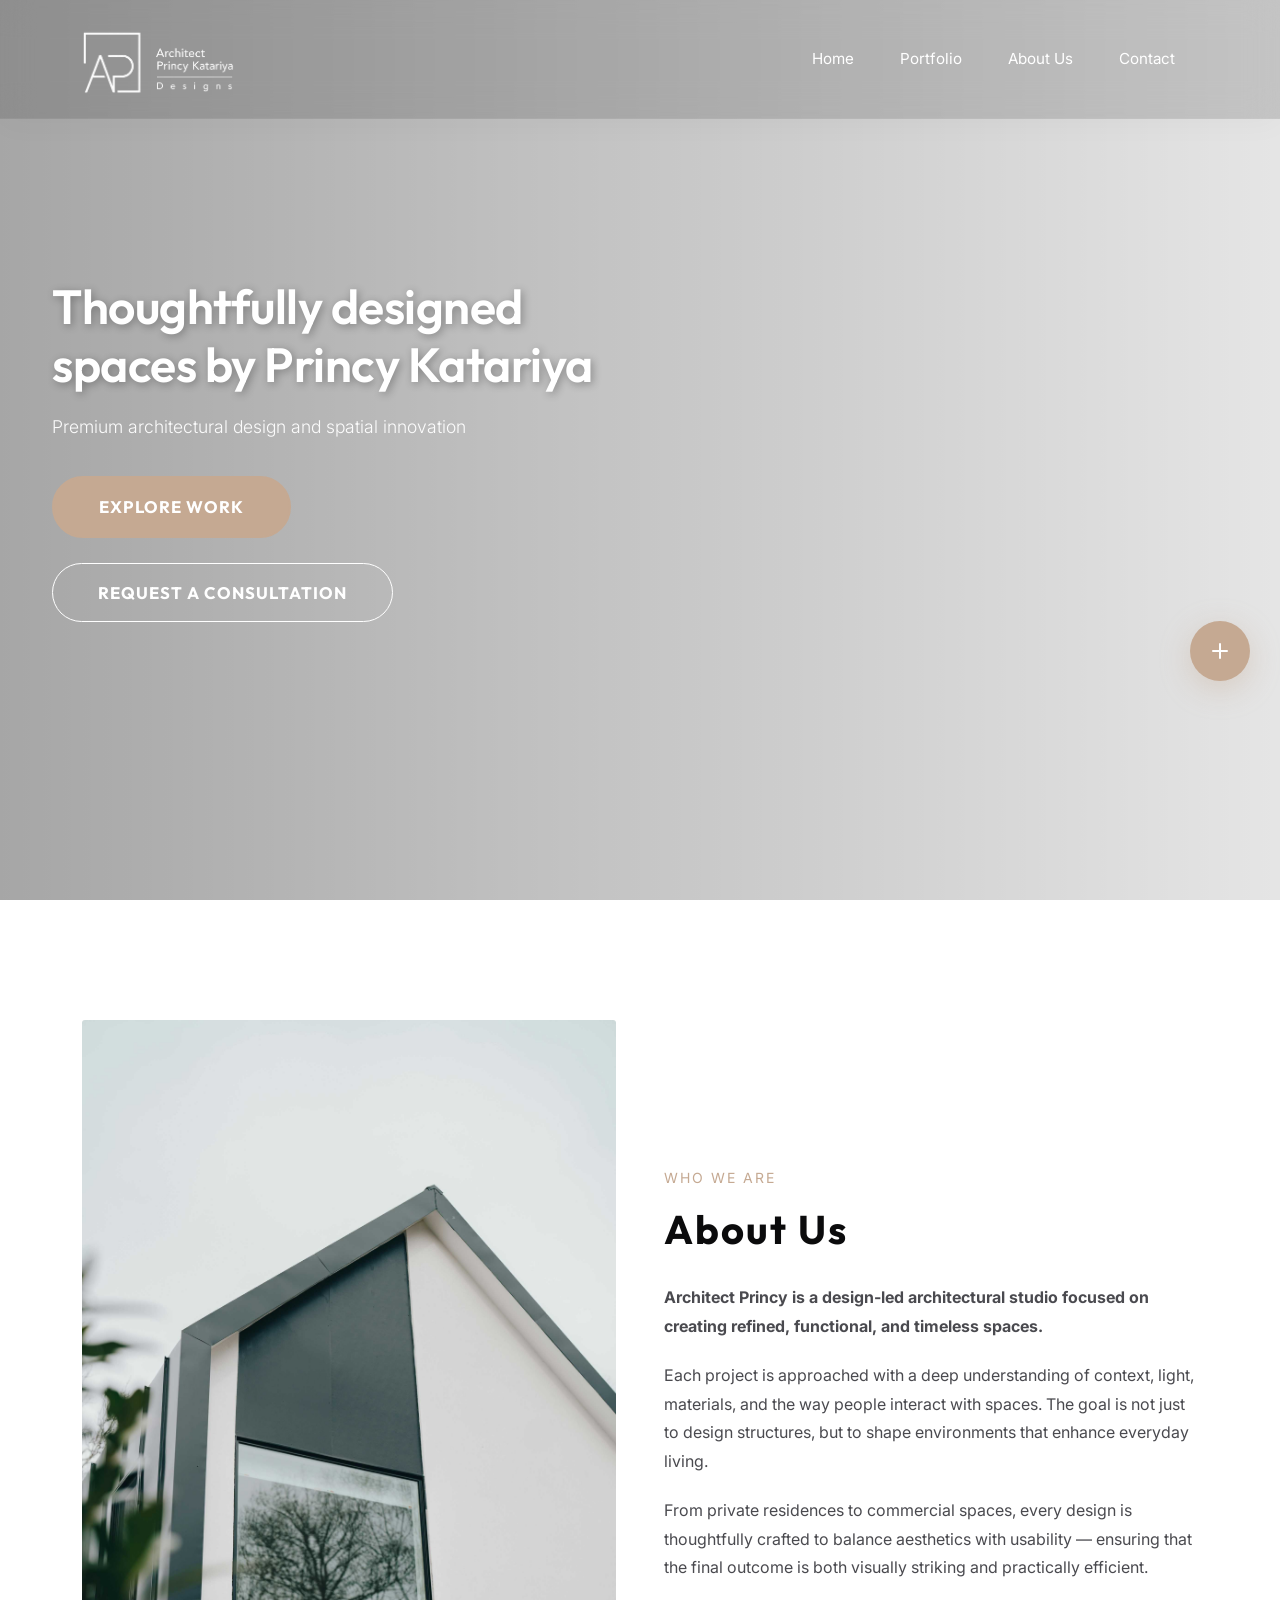
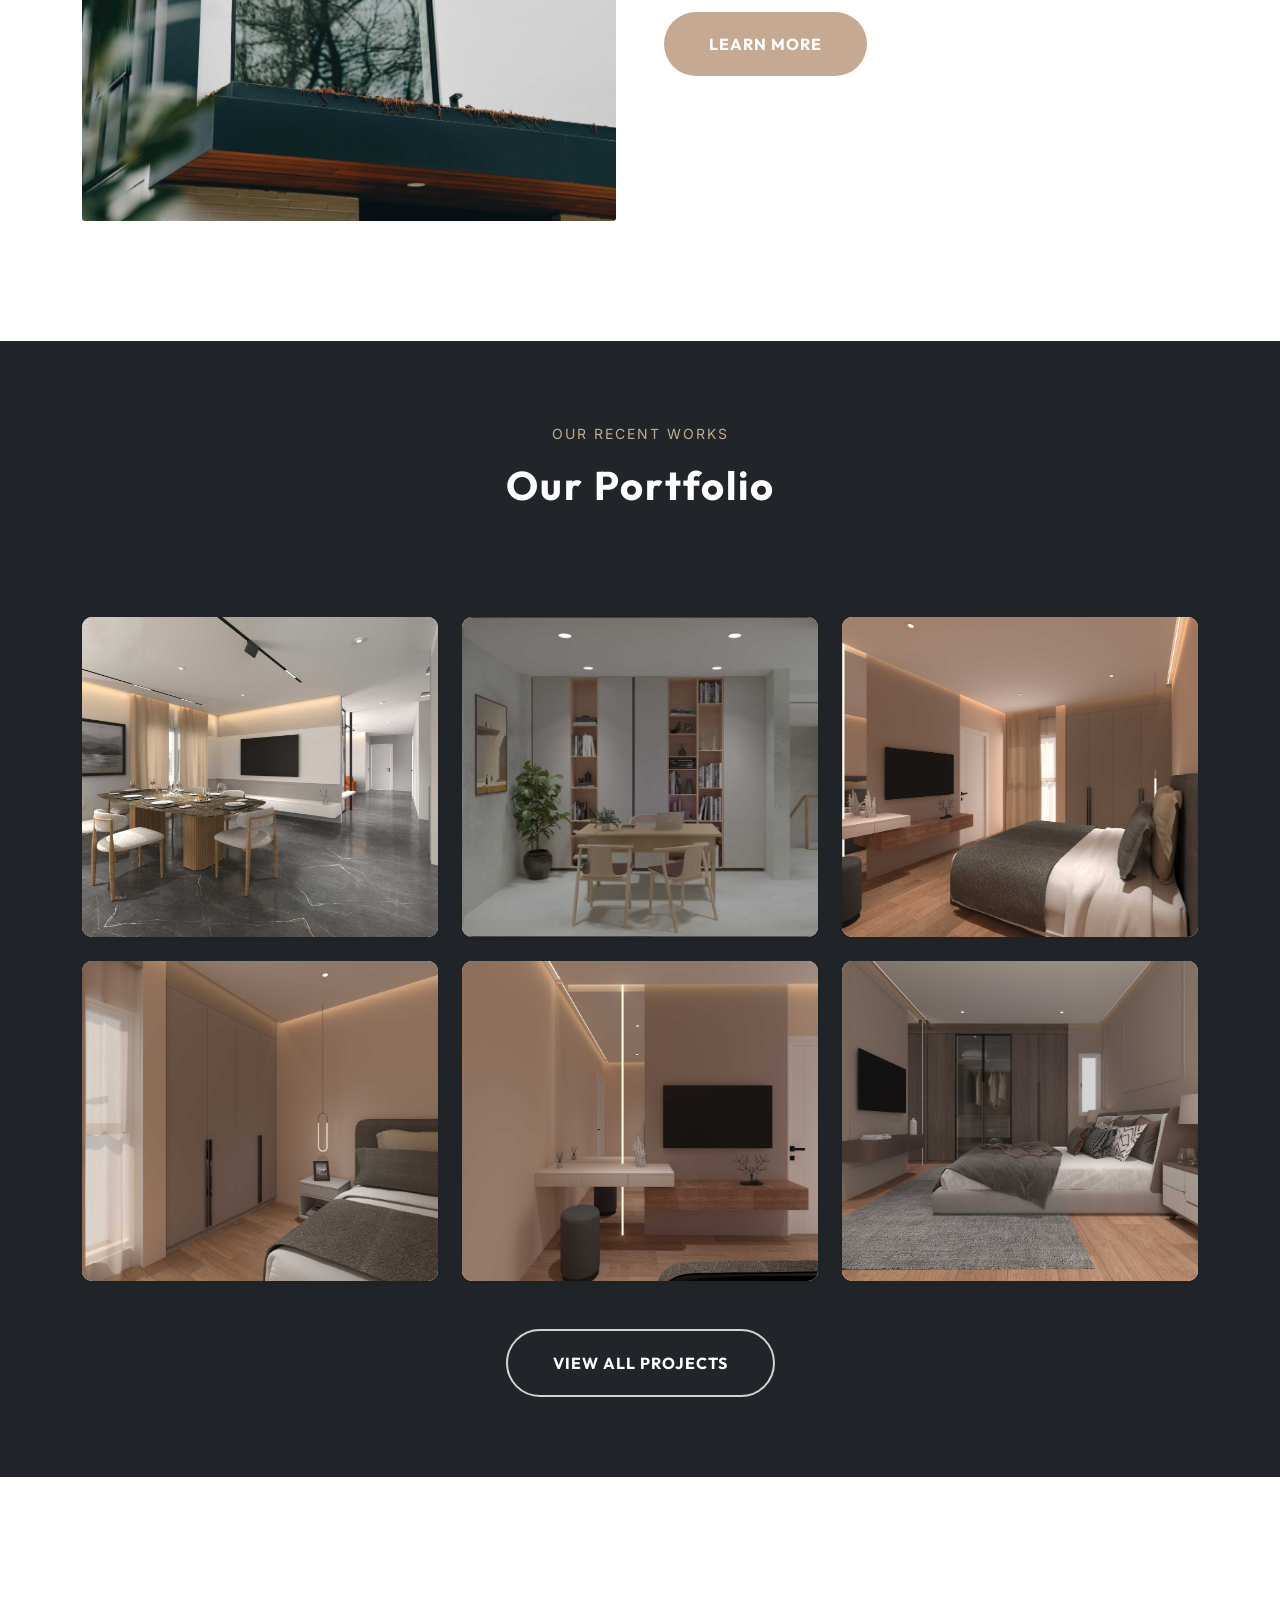
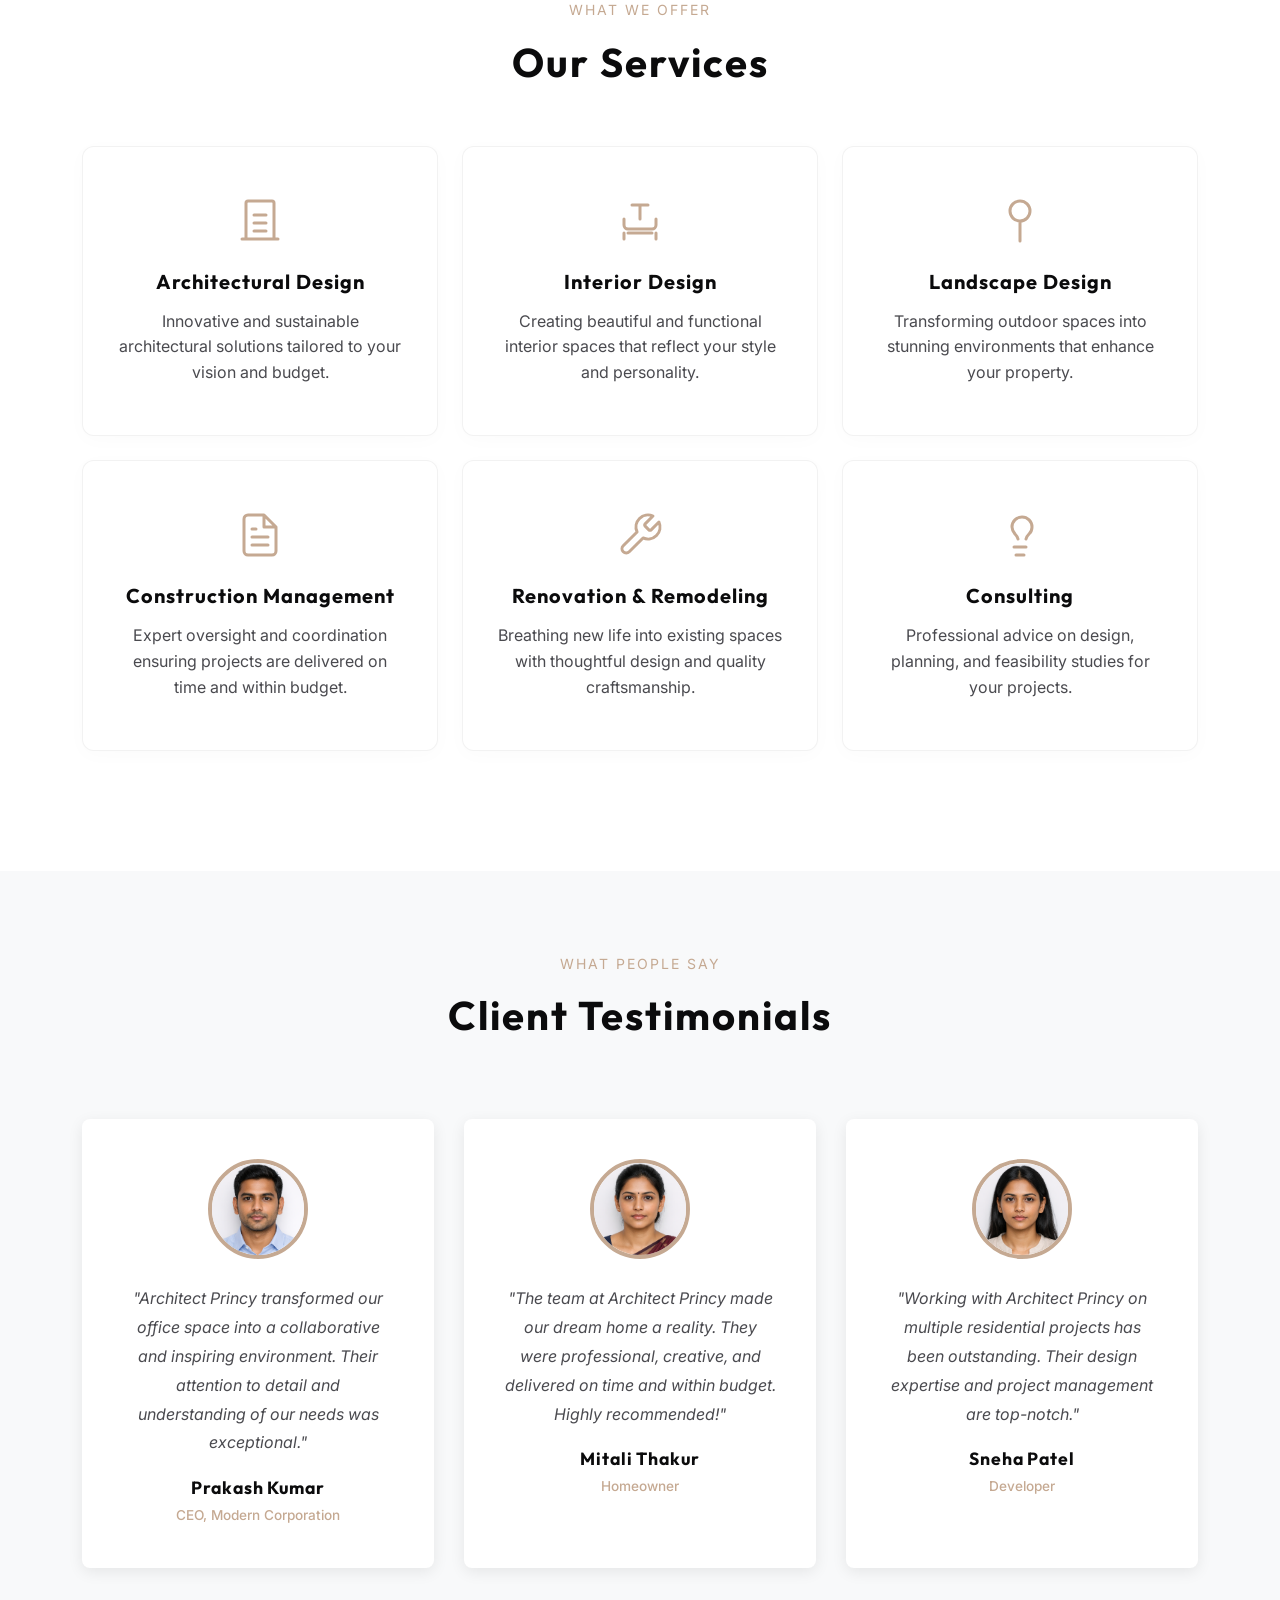
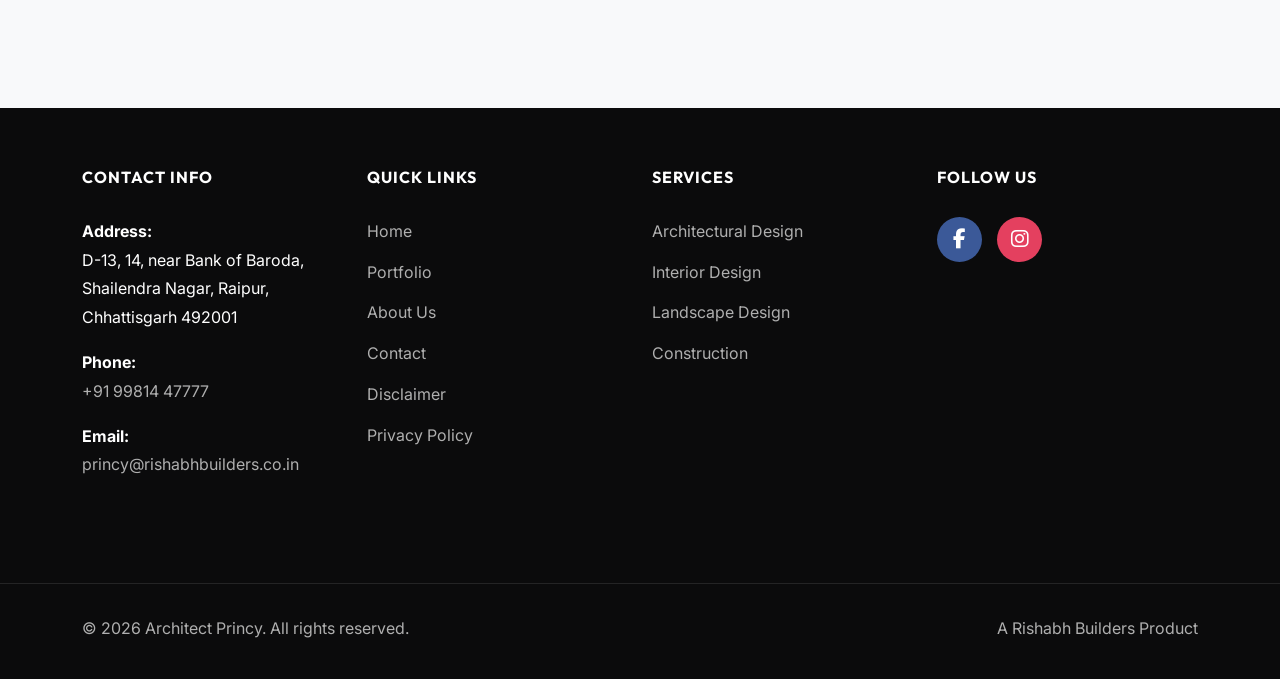
==== commit 5723e728: "Update site changes" ====
--- a/index.html
+++ b/index.html
@@ -7,6 +7,9 @@
     <title>Architect Princy - Architectural Design & Spaces</title>
     <meta name="description" content="ArchiPrincy is a design-led architectural studio focused on creating refined, functional, and timeless spaces.">
     <link href="https://cdn.jsdelivr.net/npm/bootstrap@5.3.0/dist/css/bootstrap.min.css" rel="stylesheet">
+    <link rel="preconnect" href="https://fonts.googleapis.com">
+    <link rel="preconnect" href="https://fonts.gstatic.com" crossorigin>
+    <link href="https://fonts.googleapis.com/css2?family=Inter:wght@300;400&family=Outfit:wght@300;400;600&display=swap" rel="stylesheet">
     <link rel="stylesheet" href="css/styles.css">
     <link rel="stylesheet" href="https://cdnjs.cloudflare.com/ajax/libs/font-awesome/6.5.0/css/all.min.css">
 </head>
@@ -15,7 +18,7 @@
     <nav class="navbar navbar-expand-lg navbar-dark fixed-top">
         <div class="container">
                 <a class="navbar-brand" href="index.html">
-                    <img src="images/logo.jpg" alt="Architect Princy" class="navbar-logo">
+                    <img src="images/logo.png" alt="Architect Princy" class="navbar-logo">
                 </a>
             <button class="navbar-toggler" type="button" data-bs-toggle="collapse" data-bs-target="#navbarNav"
                 aria-controls="navbarNav" aria-expanded="false" aria-label="Toggle navigation">
@@ -70,7 +73,7 @@
         </section>
 
         <!-- About Section -->
-        <section class="padding-xlarge">
+        <section class="padding-xlarge reveal">
             <div class="container">
                 <div class="row align-items-center g-5">
                     <div class="col-md-6">
@@ -101,7 +104,7 @@
         </section>
 
         <!-- Portfolio Section -->
-        <section class="bg-dark padding-large">
+        <section class="bg-dark padding-large reveal">
             <div class="container">
                 <div class="row mb-5">
                     <div class="col-md-12">
@@ -116,34 +119,70 @@
 
                 <div class="row row-cols-1 row-cols-md-2 row-cols-lg-3 g-4 mb-5">
                     <div class="col">
-                        <div class="portfolio-item">
-                            <img src="images/home2.jpeg" loading="lazy" alt="Modern Courtyard Residence">
-                        </div>
-                    </div>
-                    <div class="col">
-                        <div class="portfolio-item">
-                            <img src="images/home3.jpg" loading="lazy" alt="Urban Workspace Studio">
-                        </div>
-                    </div>
-                    <div class="col">
-                        <div class="portfolio-item">
-                            <img src="images/home4.jpg" loading="lazy" alt="Minimal Villa Concept">
-                        </div>
-                    </div>
-                    <div class="col">
-                        <div class="portfolio-item">
-                            <img src="images/home5.jpg" loading="lazy" alt="Contemporary Living Interiors">
-                        </div>
-                    </div>
-                    <div class="col">
-                        <div class="portfolio-item">
-                            <img src="images/home6.jpg" loading="lazy" alt="Verdant Nexus - Green Building">
-                        </div>
-                    </div>
-                    <div class="col">
-                        <div class="portfolio-item">
-                            <img src="images/home7.jpg" loading="lazy" alt="Luxury Rooftop Pavilion">
-                        </div>
+                        <a href="portfolio.html" class="portfolio-item-link">
+                            <div class="portfolio-item">
+                                <img src="images/home2.jpeg" loading="lazy" alt="Modern Courtyard Residence">
+                                <div class="portfolio-overlay">
+                                    <h3>Modern Courtyard Residence</h3>
+                                    <p>Residential</p>
+                                </div>
+                            </div>
+                        </a>
+                    </div>
+                    <div class="col">
+                        <a href="portfolio.html" class="portfolio-item-link">
+                            <div class="portfolio-item">
+                                <img src="images/home3.jpg" loading="lazy" alt="Urban Workspace Studio">
+                                <div class="portfolio-overlay">
+                                    <h3>Urban Workspace Studio</h3>
+                                    <p>Commercial</p>
+                                </div>
+                            </div>
+                        </a>
+                    </div>
+                    <div class="col">
+                        <a href="portfolio.html" class="portfolio-item-link">
+                            <div class="portfolio-item">
+                                <img src="images/home4.jpg" loading="lazy" alt="Minimal Villa Concept">
+                                <div class="portfolio-overlay">
+                                    <h3>Minimal Villa Concept</h3>
+                                    <p>Residential</p>
+                                </div>
+                            </div>
+                        </a>
+                    </div>
+                    <div class="col">
+                        <a href="portfolio.html" class="portfolio-item-link">
+                            <div class="portfolio-item">
+                                <img src="images/home5.jpg" loading="lazy" alt="Contemporary Living Interiors">
+                                <div class="portfolio-overlay">
+                                    <h3>Contemporary Living Interiors</h3>
+                                    <p>Residential</p>
+                                </div>
+                            </div>
+                        </a>
+                    </div>
+                    <div class="col">
+                        <a href="portfolio.html" class="portfolio-item-link">
+                            <div class="portfolio-item">
+                                <img src="images/home6.jpg" loading="lazy" alt="Verdant Nexus - Green Building">
+                                <div class="portfolio-overlay">
+                                    <h3>Verdant Nexus</h3>
+                                    <p>Commercial</p>
+                                </div>
+                            </div>
+                        </a>
+                    </div>
+                    <div class="col">
+                        <a href="portfolio.html" class="portfolio-item-link">
+                            <div class="portfolio-item">
+                                <img src="images/home7.jpg" loading="lazy" alt="Luxury Rooftop Pavilion">
+                                <div class="portfolio-overlay">
+                                    <h3>Luxury Rooftop Pavilion</h3>
+                                    <p>Residential</p>
+                                </div>
+                            </div>
+                        </a>
                     </div>
                 </div>
 
@@ -154,7 +193,7 @@
         </section>
 
         <!-- Services Section -->
-        <section class="padding-xlarge">
+        <section class="padding-xlarge reveal">
             <div class="container">
                 <div class="section-header">
                     <div class="title"><span>What We Offer</span></div>
@@ -164,42 +203,42 @@
                 <div class="row row-cols-1 row-cols-md-2 row-cols-lg-3 g-4">
                     <div class="col">
                         <div class="service-card">
-                            <div class="service-icon">🏢</div>
+                            <svg class="service-svg-icon" viewBox="0 0 24 24"><path d="M3 21h18M5 21V3a1 1 0 0 1 1-1h12a1 1 0 0 1 1 1v18M9 9h6M9 13h6M9 17h6"/></svg>
                             <h4>Architectural Design</h4>
                             <p>Innovative and sustainable architectural solutions tailored to your vision and budget.</p>
                         </div>
                     </div>
                     <div class="col">
                         <div class="service-card">
-                            <div class="service-icon">🏠</div>
+                            <svg class="service-svg-icon" viewBox="0 0 24 24"><path d="M4 18v3M20 18v3M6 18h12M4 11v3a2 2 0 0 0 2 2h12a2 2 0 0 0 2-2v-3M12 4v7M8 4h8M12 11h.01"/></svg>
                             <h4>Interior Design</h4>
                             <p>Creating beautiful and functional interior spaces that reflect your style and personality.</p>
                         </div>
                     </div>
                     <div class="col">
                         <div class="service-card">
-                            <div class="service-icon">🌳</div>
+                            <svg class="service-svg-icon" viewBox="0 0 24 24"><path d="M12 22V12M12 12A5 5 0 1 0 7 7a5 5 0 0 0 5 5zm0 0a5 5 0 1 1 5-5 5 5 0 0 1-5 5z"/></svg>
                             <h4>Landscape Design</h4>
                             <p>Transforming outdoor spaces into stunning environments that enhance your property.</p>
                         </div>
                     </div>
                     <div class="col">
                         <div class="service-card">
-                            <div class="service-icon">🔨</div>
+                            <svg class="service-svg-icon" viewBox="0 0 24 24"><path d="M14 2H6a2 2 0 0 0-2 2v16a2 2 0 0 0 2 2h12a2 2 0 0 0 2-2V8zM14 2v6h6M16 13H8M16 17H8M10 9H8"/></svg>
                             <h4>Construction Management</h4>
                             <p>Expert oversight and coordination ensuring projects are delivered on time and within budget.</p>
                         </div>
                     </div>
                     <div class="col">
                         <div class="service-card">
-                            <div class="service-icon">🔧</div>
+                            <svg class="service-svg-icon" viewBox="0 0 24 24"><path d="M14.7 6.3a1 1 0 0 0 0 1.4l1.6 1.6a1 1 0 0 0 1.4 0l3.77-3.77a6 6 0 0 1-7.94 7.94l-6.91 6.91a2.12 2.12 0 0 1-3-3l6.91-6.91a6 6 0 0 1 7.94-7.94z"/></svg>
                             <h4>Renovation & Remodeling</h4>
                             <p>Breathing new life into existing spaces with thoughtful design and quality craftsmanship.</p>
                         </div>
                     </div>
                     <div class="col">
                         <div class="service-card">
-                            <div class="service-icon">💡</div>
+                            <svg class="service-svg-icon" viewBox="0 0 24 24"><path d="M15 14c.2-1 .7-1.7 1.5-2.5 1-.9 1.5-2.2 1.5-3.5A5 5 0 0 0 8 8c0 1 .5 2.2 1.5 3.5.7.7 1.3 1.5 1.5 2.5M9 18h6M10 22h4"/></svg>
                             <h4>Consulting</h4>
                             <p>Professional advice on design, planning, and feasibility studies for your projects.</p>
                         </div>
@@ -209,7 +248,7 @@
         </section>
 
         <!-- Testimonials Section -->
-        <section class="bg-light padding-large">
+        <section class="bg-light padding-large reveal">
             <div class="container">
                 <div class="section-header">
                     <div class="title"><span>What People Say</span></div>
@@ -247,33 +286,32 @@
             </div>
         </section>
     </main>
-
     <!-- Floating Buttons -->
     <div class="floating-buttons" id="floatingButtons">
-        <button class="float-btn toggle-btn" onclick="toggleFloatingButtons()">
-            <svg width="28" height="28" viewBox="0 0 24 24" fill="currentColor">
-                <path d="M12 2C6.48 2 2 6.48 2 12s4.48 10 10 10 10-4.48 10-10S17.52 2 12 2zm0 18c-4.42 0-8-3.58-8-8s3.58-8 8-8 8 3.58 8 8-3.58 8-8 8zm-4-9h8v2h-8z"/>
+        <button class="toggle-btn" onclick="toggleFloatingButtons()" aria-label="Toggle Contact Menu">
+            <svg width="24" height="24" viewBox="0 0 24 24" fill="none" stroke="currentColor" stroke-width="2" stroke-linecap="round" stroke-linejoin="round">
+                <line x1="12" y1="5" x2="12" y2="19"></line>
+                <line x1="5" y1="12" x2="19" y2="12"></line>
             </svg>
         </button>
-
-        <a href="https://wa.me/919981447777?text=Hi%20I%20would%20like%20to%20discuss%20a%20project" target="_blank" rel="noopener noreferrer" class="float-btn whatsapp-btn">
-            <span class="whatsapp-icon">
-                <svg width="32" height="32" viewBox="0 0 24 24" fill="currentColor">
-                    <path d="M17.472 14.382c-.297-.149-1.758-.867-2.03-.967-.273-.099-.471-.148-.67.15-.197.297-.767.966-.94 1.164-.173.199-.347.223-.644.075-.297-.15-1.255-.463-2.39-1.475-.883-.788-1.48-1.761-1.653-2.059-.173-.297-.018-.458.13-.606.134-.133.298-.347.446-.52.149-.174.198-.298.298-.497.099-.198.05-.371-.025-.52-.075-.149-.669-1.612-.916-2.207-.242-.579-.487-.5-.67-.51-.173-.008-.371-.01-.57-.01-.198 0-.52.074-.792.372-.272.297-1.04 1.016-1.04 2.479 0 1.462 1.065 2.875 1.213 3.074.149.198 2.096 3.2 5.076 4.487.709.306 1.262.489 1.694.625.712.227 1.36.195 1.871.118.571-.085 1.758-.719 2.006-1.413.248-.694.248-1.289.173-1.413-.074-.124-.272-.198-.57-.347m-5.421-7.403h-.004a9.87 9.87 0 00-4.953 1.226l-.355.205-.368-.083c-1.326-.302-2.463-.657-3.402-1.14L2.67 6.978l.586 1.891c.212.655.359 1.187.443 1.543C1.77 10.491 1.446 12.585 2.717 14.497c.705 1.013 1.748 1.72 2.956 2.04.282.07.565.126.848.126 1.566 0 3.032-.37 4.302-1.096l.355-.205.368.083c1.326.302 2.463.657 3.402 1.14l1.722.863-.586-1.891c-.212-.655-.359-1.187-.443-1.543 1.731-2.407 2.055-4.501.784-6.413"/>
-                </svg>
-            </span>
+        
+        <a href="https://wa.me/919981447777?text=Hi%20I%20would%20like%20to%20discuss%20a%20project" target="_blank" rel="noopener noreferrer" class="whatsapp-btn">
+            <svg width="20" height="20" viewBox="0 0 24 24" fill="none" stroke="currentColor" stroke-width="2" stroke-linecap="round" stroke-linejoin="round">
+                <path d="M21 11.5a8.38 8.38 0 0 1-.9 3.8 8.5 8.5 0 0 1-7.6 4.7 8.38 8.38 0 0 1-3.8-.9L3 21l1.9-5.7a8.38 8.38 0 0 1-.9-3.8 8.5 8.5 0 0 1 4.7-7.6 8.38 8.38 0 0 1 3.8-.9h.5a8.48 8.48 0 0 1 8 8v.5z"></path>
+            </svg>
             <span class="whatsapp-label">WhatsApp</span>
         </a>
 
-        <a href="tel:+919981447777" class="float-btn call-btn" title="Call us">
-            <svg width="28" height="28" viewBox="0 0 24 24" fill="currentColor">
-                <path d="M6.62 10.79c1.44 2.83 3.76 5.14 6.59 6.59l2.2-2.2c.27-.27.67-.36 1.02-.24 1.12.37 2.33.57 3.57.57.55 0 1 .45 1 1V20c0 .55-.45 1-1 1-9.39 0-17-7.61-17-17 0-.55.45-1 1-1h3.5c.55 0 1 .45 1 1 0 1.25.2 2.45.57 3.57.11.35.03.74-.25 1.02l-2.2 2.2z"/>
+        <a href="tel:+919981447777" class="call-btn" title="Call us">
+            <svg width="20" height="20" viewBox="0 0 24 24" fill="none" stroke="currentColor" stroke-width="2" stroke-linecap="round" stroke-linejoin="round">
+                <path d="M22 16.92v3a2 2 0 0 1-2.18 2 19.79 19.79 0 0 1-8.63-3.07 19.5 19.5 0 0 1-6-6 19.79 19.79 0 0 1-3.07-8.67A2 2 0 0 1 4.11 2h3a2 2 0 0 1 2 1.72 12.84 12.84 0 0 0 .7 2.81 2 2 0 0 1-.45 2.11L8.09 9.91a16 16 0 0 0 6 6l1.27-1.27a2 2 0 0 1 2.11-.45 12.84 12.84 0 0 0 2.81.7A2 2 0 0 1 22 16.92z"></path>
             </svg>
         </a>
 
-        <a href="contact.html" class="float-btn contact-btn" title="Contact us">
-            <svg width="28" height="28" viewBox="0 0 24 24" fill="currentColor">
-                <path d="M20 4H4c-1.1 0-1.99.9-1.99 2L2 18c0 1.1.9 2 2 2h16c1.1 0 2-.9 2-2V6c0-1.1-.9-2-2-2zm0 4l-8 5-8-5V6l8 5 8-5v2z"/>
+        <a href="contact.html" class="contact-btn" title="Contact us">
+            <svg width="20" height="20" viewBox="0 0 24 24" fill="none" stroke="currentColor" stroke-width="2" stroke-linecap="round" stroke-linejoin="round">
+                <path d="M4 4h16c1.1 0 2 .9 2 2v12c0 1.1-.9 2-2 2H4c-1.1 0-2-.9-2-2V6c0-1.1.9-2 2-2z"></path>
+                <polyline points="22,6 12,13 2,6"></polyline>
             </svg>
         </a>
     </div>
@@ -330,9 +368,8 @@
                     <h5>Follow Us</h5>
                 
                     <div class="social-icons mt-3">
-                        <a href="https://www.facebook.com/profile.php?id=61588532665640"><i class="fab fa-facebook-f"></i></a>
-                        <a href="https://www.instagram.com/architectprincy/"><i class="fab fa-youtube"></i></a>
-                        <a href="https://www.instagram.com/architectprincy/"><i class="fab fa-instagram"></i></a>
+                        <a href="https://www.facebook.com/profile.php?id=61588532665640" target="_blank" rel="noopener noreferrer" class="facebook" aria-label="Follow us on Facebook"><i class="fab fa-facebook-f"></i></a>
+                        <a href="https://www.instagram.com/architectprincy/" target="_blank" rel="noopener noreferrer" class="instagram" aria-label="Follow us on Instagram"><i class="fab fa-instagram"></i></a>
                     </div>
                 </div>
             </div>
--- a/css/styles.css
+++ b/css/styles.css
@@ -4,21 +4,23 @@
 :root {
   /* Color Scheme */
   --accent-color: #C5A992;
-  --dark-color: #2f2f2f;
-  --grey-color: #f1f1f1;
-  --body-text-color: #757575;
+  --accent-light: #E2D4C9;
+  --accent-dark: #A3866E;
+  --dark-color: #0B0B0C;
+  --grey-color: #F7F7F9;
+  --body-text-color: #4A4A4F;
   --light-text-color: #afafaf;
-  --dark-text-color: #2f2f2f;
+  --dark-text-color: #0B0B0C;
   
   /* Fonts */
-  --body-font: "Roboto", sans-serif;
-  --heading-font: 'Montserrat', sans-serif;
+  --body-font: "Inter", sans-serif;
+  --heading-font: "Outfit", sans-serif;
   
   /* Sizes */
   --header-height: 75px;
   --header-height-min: 75px;
   
-  color-scheme: light;
+  color-scheme: dark light;
 }
 
 @media screen and (max-width: 600px) {
@@ -45,7 +47,6 @@
   line-height: 1.8;
   color: var(--body-text-color);
   background-color: #fff;
-  padding-top: var(--header-height);
 }
 
 body.no-scroll {
@@ -58,6 +59,7 @@
   font-weight: 700;
   line-height: 1.2;
   color: var(--dark-text-color);
+  letter-spacing: 0.05em;
 }
 
 h1 { font-size: 3.5rem; }
@@ -219,16 +221,19 @@
 
 /* Navigation Styles */
 .navbar {
-  padding: 18px 0 !important;
-  background-color: rgba(47, 47, 47, 0.98) !important;
-  box-shadow: 0 4px 15px rgba(0, 0, 0, 0.15);
+  padding: 24px 0 !important;
+  background: rgba(11, 11, 12, 0.15) !important;
+  backdrop-filter: blur(16px) !important;
+  -webkit-backdrop-filter: blur(16px) !important;
+  border-bottom: 1px solid rgba(255, 255, 255, 0.05);
+  box-shadow: 0 4px 30px rgba(0, 0, 0, 0.03);
   z-index: 1000;
   position: fixed;
   top: 0;
   left: 0;
   right: 0;
   width: 100%;
-  min-height: 80px;
+  transition: padding 0.3s ease, background 0.3s ease, border-color 0.3s ease, box-shadow 0.3s ease;
 }
 
 .navbar-brand {
@@ -245,26 +250,105 @@
   padding: 0 !important;
 }
 
-.navbar-brand img {
-  display: block !important;
-  height: 55px !important;
-  width: auto !important;
-  max-width: 220px !important;
-  max-height: 55px !important;
-  object-fit: contain !important;
-}
-
+.logo-text {
+  font-family: var(--heading-font);
+  font-size: 1.25rem !important;
+  font-weight: 300;
+  letter-spacing: 0.22em;
+  text-transform: uppercase;
+  color: var(--accent-color) !important;
+  position: relative;
+  padding-bottom: 4px;
+  transition: all 0.4s cubic-bezier(0.16, 1, 0.3, 1);
+}
+
+.logo-text .logo-light {
+  font-weight: 600;
+  color: #fff;
+  transition: all 0.4s cubic-bezier(0.16, 1, 0.3, 1);
+}
+
+.logo-text::after {
+  content: '';
+  position: absolute;
+  bottom: 0;
+  left: 50%;
+  width: 0;
+  height: 1px;
+  background-color: var(--accent-color);
+  transition: all 0.4s cubic-bezier(0.16, 1, 0.3, 1);
+}
+
+.logo-text:hover {
+  letter-spacing: 0.26em;
+}
+
+.logo-text:hover .logo-light {
+  color: var(--accent-light);
+}
+
+.logo-text:hover::after {
+  width: 60%;
+  left: 20%;
+}
+
+.navbar-brand img,
 .navbar-logo {
   display: block !important;
-  height: 55px !important;
+  height: 70px !important;
+  max-height: 70px !important;
   width: auto !important;
-  max-width: none !important;
-  max-height: 55px !important;
   object-fit: contain !important;
-}
-
-.navbar-brand:hover {
+  transition: all 0.3s cubic-bezier(0.16, 1, 0.3, 1);
+}
+
+@media screen and (max-width: 768px) {
+  .navbar-brand img,
+  .navbar-logo {
+    height: 50px !important;
+    max-height: 50px !important;
+  }
+}
+
+.navbar-brand:hover .navbar-logo {
+  transform: scale(1.05);
+}
+
+/* Navbar Camouflage Themes */
+/* Dark Background (White Links, Inverted Logo) */
+.navbar.navbar-dark-theme .navbar-nav .nav-link {
   color: #fff !important;
+}
+.navbar.navbar-dark-theme .navbar-nav .nav-link:hover,
+.navbar.navbar-dark-theme .navbar-nav .nav-link.active {
+  color: var(--accent-color) !important;
+}
+.navbar.navbar-dark-theme .navbar-logo {
+  filter: none;
+}
+.navbar.navbar-dark-theme .navbar-toggler-icon {
+  filter: none;
+}
+.navbar.navbar-dark-theme .navbar-toggler {
+  border-color: rgba(255, 255, 255, 0.2) !important;
+}
+
+/* Light Background (Dark Links, Normal/Multiplied Logo) */
+.navbar.navbar-light-theme .navbar-nav .nav-link {
+  color: var(--dark-color) !important;
+}
+.navbar.navbar-light-theme .navbar-nav .nav-link:hover,
+.navbar.navbar-light-theme .navbar-nav .nav-link.active {
+  color: var(--accent-color) !important;
+}
+.navbar.navbar-light-theme .navbar-logo {
+  filter: invert(1);
+}
+.navbar.navbar-light-theme .navbar-toggler-icon {
+  filter: invert(1);
+}
+.navbar.navbar-light-theme .navbar-toggler {
+  border-color: rgba(11, 11, 12, 0.2) !important;
 }
 
 .navbar-nav .nav-link {
@@ -423,6 +507,7 @@
   height: 100%;
   object-fit: cover;
   z-index: 1;
+  filter: blur(1.5px) brightness(0.8) contrast(1.05);
 }
 
 .hero-overlay {
@@ -432,11 +517,10 @@
   width: 100%;
   height: 100%;
   z-index: 2;
-  background: linear-gradient(
-    to right,
-    rgba(0, 0, 0, 0.65),
-    rgba(0, 0, 0, 0.2)
-  );
+  background: 
+    url("data:image/svg+xml,%3Csvg xmlns='http://www.w3.org/2000/svg' width='3' height='3' viewBox='0 0 3 3'%3E%3Ccircle cx='1.5' cy='1.5' r='0.7' fill='rgba(255, 255, 255, 0.09)'/%3E%3C/svg%3E"),
+    linear-gradient(rgba(11, 11, 12, 0.4), rgba(11, 11, 12, 0.7)),
+    radial-gradient(circle at center, rgba(11, 11, 12, 0.2) 0%, rgba(11, 11, 12, 0.85) 100%);
 }
 
 .hero-section .container {
@@ -463,7 +547,7 @@
 @keyframes fadeInUp {
   from {
     opacity: 0;
-    transform: translateY(30px);
+    transform: translateY(15px);
   }
   to {
     opacity: 1;
@@ -472,25 +556,25 @@
 }
 
 .hero-title {
-  font-family: 'Playfair Display', serif;
-  font-size: 4.5rem;
-  font-weight: 700;
-  line-height: 1.15;
-  margin-bottom: 25px;
-  letter-spacing: -1px;
+  font-family: var(--heading-font);
+  font-size: 3.0rem;
+  font-weight: 600;
+  line-height: 1.2;
+  margin-bottom: 20px;
+  letter-spacing: -0.01em;
   color: #fff;
   text-shadow: 2px 2px 8px rgba(0, 0, 0, 0.3);
-  animation: fadeInUp 0.8s ease-out;
+  animation: fadeInUp 0.8s cubic-bezier(0.16, 1, 0.3, 1) 0.1s both;
   max-width: 800px;
 }
 
 .hero-subtitle {
-  font-size: 1.4rem;
+  font-size: 1.1rem;
   font-weight: 300;
-  margin-bottom: 50px;
+  margin-bottom: 35px;
   color: rgba(255, 255, 255, 0.95);
   line-height: 1.6;
-  animation: fadeInUp 0.8s ease-out 0.1s both;
+  animation: fadeInUp 0.8s cubic-bezier(0.16, 1, 0.3, 1) 0.25s both;
   max-width: 600px;
 }
 
@@ -498,7 +582,7 @@
   display: flex;
   gap: 25px;
   flex-wrap: wrap;
-  animation: fadeInUp 0.8s ease-out 0.2s both;
+  animation: fadeInUp 0.8s cubic-bezier(0.16, 1, 0.3, 1) 0.4s both;
 }
 
 .hero-buttons .btn {
@@ -522,16 +606,17 @@
 }
 
 .hero-buttons .btn-outline-light {
-  border: 2px solid #fff;
+  border: 1px solid #fff;
   color: #fff;
   background-color: transparent;
 }
 
 .hero-buttons .btn-outline-light:hover {
-  background-color: rgba(255, 255, 255, 0.15);
-  border-color: #fff;
+  background-color: var(--accent-color);
+  border-color: var(--accent-color);
+  color: #fff;
   transform: translateY(-3px);
-  box-shadow: 0 15px 40px rgba(255, 255, 255, 0.2);
+  box-shadow: 0 15px 40px rgba(197, 169, 146, 0.4);
 }
 
 /* Testimonials Carousel */
@@ -590,13 +675,13 @@
 /* Responsive Hero */
 @media screen and (max-width: 1024px) {
   .hero-title {
-    font-size: 3.5rem;
+    font-size: 2.4rem;
     margin-bottom: 20px;
   }
 
   .hero-subtitle {
-    font-size: 1.2rem;
-    margin-bottom: 40px;
+    font-size: 1.0rem;
+    margin-bottom: 30px;
   }
 }
 
@@ -606,14 +691,14 @@
   }
 
   .hero-title {
-    font-size: 2.4rem;
+    font-size: 1.8rem;
     margin-bottom: 18px;
     line-height: 1.3;
   }
 
   .hero-subtitle {
-    font-size: 1rem;
-    margin-bottom: 35px;
+    font-size: 0.9rem;
+    margin-bottom: 25px;
     line-height: 1.5;
   }
 
@@ -637,14 +722,14 @@
   }
 
   .hero-title {
-    font-size: 1.75rem;
+    font-size: 1.35rem;
     margin-bottom: 15px;
     line-height: 1.3;
   }
 
   .hero-subtitle {
-    font-size: 0.95rem;
-    margin-bottom: 25px;
+    font-size: 0.8rem;
+    margin-bottom: 20px;
     line-height: 1.4;
   }
 
@@ -668,6 +753,16 @@
   grid-template-columns: repeat(auto-fit, minmax(300px, 1fr));
   gap: 30px;
   margin: 40px 0;
+}
+
+.portfolio-item-link {
+  display: block;
+  width: 100%;
+  height: 100%;
+  text-decoration: none;
+  color: inherit;
+  position: relative;
+  z-index: 5;
 }
 
 .portfolio-item {
@@ -687,7 +782,7 @@
   height: 100%;
   object-fit: cover;
   display: block;
-  transition: transform 0.4s ease, filter 0.4s ease;
+  transition: transform 0.6s cubic-bezier(0.16, 1, 0.3, 1), filter 0.6s ease;
   filter: brightness(1);
 }
 
@@ -697,14 +792,37 @@
   left: 0;
   width: 100%;
   height: 100%;
-  background: rgba(0, 0, 0, 0.75);
+  background: rgba(11, 11, 12, 0.85);
   display: flex;
   flex-direction: column;
   align-items: center;
   justify-content: center;
+  padding: 30px;
   opacity: 0;
-  transition: opacity 0.4s ease;
+  transition: opacity 0.4s cubic-bezier(0.16, 1, 0.3, 1);
   z-index: 10;
+  color: #fff;
+  text-align: center;
+}
+
+.portfolio-overlay h3 {
+  color: #fff;
+  font-family: var(--heading-font);
+  font-size: 1.4rem;
+  font-weight: 600;
+  margin-bottom: 8px;
+  letter-spacing: 0.05em;
+  text-transform: uppercase;
+}
+
+.portfolio-overlay p {
+  color: var(--accent-color);
+  font-family: var(--body-font);
+  font-size: 0.9rem;
+  font-weight: 400;
+  margin-bottom: 4px;
+  text-transform: capitalize;
+  letter-spacing: 0.1em;
 }
 
 .portfolio-item:hover .portfolio-overlay {
@@ -717,8 +835,8 @@
 }
 
 .portfolio-item:hover img {
-  transform: scale(1.08);
-  filter: brightness(0.85);
+  transform: scale(1.05);
+  filter: brightness(0.9);
 }
 
 /* Portfolio Grid - 3 columns on desktop, 2 on tablet, 1 on mobile */
@@ -988,166 +1106,146 @@
 }
 
 /* WhatsApp & Call Button - Premium Floating Buttons */
+/* WhatsApp & Call Button - Premium Floating Buttons */
 .floating-buttons {
   position: fixed;
-  bottom: 25px;
-  right: 25px;
-  z-index: 100;
+  bottom: 30px;
+  right: 30px;
+  z-index: 1000;
   display: flex;
   flex-direction: column;
-  gap: 10px;
+  gap: 15px;
   align-items: flex-end;
-}
-
-.floating-buttons.expanded .whatsapp-btn,
-.floating-buttons.expanded .call-btn,
+  transition: all 0.3s ease;
+}
+
+.toggle-btn {
+  width: 60px;
+  height: 60px;
+  border-radius: 50%;
+  background: var(--accent-color);
+  color: #fff;
+  border: none;
+  box-shadow: 0 8px 30px rgba(197, 169, 146, 0.4);
+  position: relative;
+  z-index: 110;
+  display: flex;
+  align-items: center;
+  justify-content: center;
+  transition: all 0.4s cubic-bezier(0.16, 1, 0.3, 1);
+  cursor: pointer;
+}
+
+.toggle-btn:hover {
+  transform: scale(1.08);
+  background: var(--accent-dark);
+  box-shadow: 0 12px 35px rgba(197, 169, 146, 0.5);
+}
+
+.floating-buttons.expanded .toggle-btn {
+  background: #0B0B0C;
+  color: var(--accent-color);
+  border: 1px solid rgba(255, 255, 255, 0.1);
+  transform: scale(1) rotate(135deg);
+}
+
+.whatsapp-btn, .call-btn, .contact-btn {
+  opacity: 0;
+  visibility: hidden;
+  transform: translateY(20px) scale(0.8);
+  transition: all 0.4s cubic-bezier(0.16, 1, 0.3, 1);
+  pointer-events: none;
+  border-radius: 50px;
+  height: 48px;
+  display: flex;
+  align-items: center;
+  justify-content: center;
+  box-shadow: 0 8px 25px rgba(0, 0, 0, 0.2);
+  border: 1px solid rgba(255, 255, 255, 0.08);
+  color: #fff;
+  text-decoration: none;
+  cursor: pointer;
+}
+
+.whatsapp-btn {
+  background: rgba(11, 11, 12, 0.95);
+  padding: 0 20px;
+  min-width: 140px;
+  gap: 8px;
+  font-weight: 600;
+  font-size: 13px;
+}
+
+.whatsapp-btn:hover {
+  background: #0B0B0C;
+  border-color: rgba(37, 211, 102, 0.5);
+  transform: scale(1.05);
+  color: #25D366;
+}
+
+.call-btn, .contact-btn {
+  width: 48px;
+  background: rgba(11, 11, 12, 0.95);
+}
+
+.call-btn:hover {
+  background: #0B0B0C;
+  border-color: var(--accent-color);
+  transform: scale(1.05);
+  color: var(--accent-color);
+}
+
+.contact-btn:hover {
+  background: #0B0B0C;
+  border-color: var(--accent-color);
+  transform: scale(1.05);
+  color: var(--accent-color);
+}
+
+.floating-buttons.expanded .whatsapp-btn {
+  opacity: 1;
+  visibility: visible;
+  transform: translateY(0) scale(1);
+  pointer-events: auto;
+  transition-delay: 0.05s;
+}
+
+.floating-buttons.expanded .call-btn {
+  opacity: 1;
+  visibility: visible;
+  transform: translateY(0) scale(1);
+  pointer-events: auto;
+  transition-delay: 0.1s;
+}
+
 .floating-buttons.expanded .contact-btn {
   opacity: 1;
   visibility: visible;
+  transform: translateY(0) scale(1);
+  pointer-events: auto;
+  transition-delay: 0.15s;
+}
+
+/* Scrolled Navbar Styles */
+.navbar.navbar-scrolled {
+  padding: 12px 0 !important;
+  background: rgba(11, 11, 12, 0.4) !important;
+  backdrop-filter: blur(20px) !important;
+  -webkit-backdrop-filter: blur(20px) !important;
+  border-bottom: 1px solid rgba(255, 255, 255, 0.08);
+  box-shadow: 0 10px 30px rgba(0, 0, 0, 0.2);
+}
+
+/* Scroll Reveal Animations (Fast and Subtle) */
+.reveal {
+  opacity: 0;
+  transform: translateY(20px);
+  transition: opacity 0.6s ease-out, transform 0.6s ease-out;
+}
+
+.reveal.active {
+  opacity: 1;
   transform: translateY(0);
-  pointer-events: auto;
-}
-
-.float-btn {
-  display: flex;
-  align-items: center;
-  justify-content: center;
-  color: #fff;
-  text-decoration: none;
-  cursor: pointer;
-  transition: all 0.3s cubic-bezier(0.34, 1.56, 0.64, 1);
-  box-shadow: 0 4px 15px rgba(0, 0, 0, 0.2);
-  border: none;
-}
-
-/* Toggle Button */
-.toggle-btn {
-  width: 56px;
-  height: 56px;
-  border-radius: 50%;
-  background: linear-gradient(135deg, #667eea 0%, #764ba2 100%);
-  border: none;
-  box-shadow: 0 6px 20px rgba(102, 126, 234, 0.3);
-  position: relative;
-  z-index: 110;
-  font-size: 24px;
-}
-
-.toggle-btn:hover {
-  transform: scale(1.1);
-  box-shadow: 0 8px 25px rgba(102, 126, 234, 0.4);
-}
-
-.toggle-btn:active {
-  transform: scale(0.95);
-}
-
-/* WhatsApp Button - Premium Official Style */
-.whatsapp-btn {
-  display: flex;
-  align-items: center;
-  justify-content: center;
-  gap: 8px;
-  padding: 10px 16px;
-  background-color: #25D366;
-  border-radius: 50px;
-  font-weight: 600;
-  font-size: 13px;
-  box-shadow: 0 4px 16px rgba(37, 211, 102, 0.3);
-  border: none;
-  opacity: 0;
-  visibility: hidden;
-  transform: translateY(15px);
-  pointer-events: none;
-  min-width: 130px;
-  white-space: nowrap;
-}
-
-.whatsapp-btn:hover {
-  background-color: #20ba5c;
-  transform: translateY(0) scale(1.05);
-  box-shadow: 0 6px 20px rgba(37, 211, 102, 0.4);
-}
-
-.whatsapp-btn:active {
-  transform: translateY(0) scale(0.98);
-}
-
-.whatsapp-icon {
-  display: flex;
-  align-items: center;
-  justify-content: center;
-  flex-shrink: 0;
-}
-
-.whatsapp-icon svg {
-  width: 18px;
-  height: 18px;
-}
-
-.whatsapp-label {
-  display: block;
-  flex-shrink: 0;
-}
-
-/* Call Button */
-.call-btn {
-  width: 50px;
-  height: 50px;
-  border-radius: 50%;
-  background: linear-gradient(135deg, #FF6B6B 0%, #EE5A6F 100%);
-  border: none;
-  box-shadow: 0 4px 15px rgba(255, 107, 107, 0.3);
-  opacity: 0;
-  visibility: hidden;
-  transform: translateY(15px);
-  pointer-events: none;
-  font-size: 20px;
-}
-
-.call-btn:hover {
-  background: linear-gradient(135deg, #FF5252 0%, #EE4A5F 100%);
-  transform: translateY(0) scale(1.08);
-  box-shadow: 0 6px 20px rgba(255, 107, 107, 0.4);
-}
-
-.call-btn:active {
-  transform: translateY(0) scale(0.95);
-}
-
-.call-btn svg {
-  width: 22px;
-  height: 22px;
-}
-
-/* Contact Button */
-.contact-btn {
-  width: 50px;
-  height: 50px;
-  border-radius: 50%;
-  background: linear-gradient(135deg, #4A90E2 0%, #357ABD 100%);
-  border: none;
-  box-shadow: 0 4px 15px rgba(74, 144, 226, 0.3);
-  opacity: 0;
-  visibility: hidden;
-  transform: translateY(15px);
-  pointer-events: none;
-  font-size: 20px;
-}
-
-.contact-btn:hover {
-  background: linear-gradient(135deg, #357ABD 0%, #2A5BA0 100%);
-  transform: translateY(0) scale(1.08);
-  box-shadow: 0 6px 20px rgba(74, 144, 226, 0.4);
-}
-
-.contact-btn:active {
-  transform: translateY(0) scale(0.95);
-}
-
-.contact-btn svg {
-  width: 22px;
-  height: 22px;
 }
 
 /* Footer Styles */
@@ -1594,22 +1692,36 @@
 /* Service Cards Styles */
 .service-card {
   text-align: center;
-  padding: 40px 30px;
-  border-radius: 8px;
-  transition: all 0.3s ease;
-  background: #f9f9f9;
+  padding: 50px 35px;
+  border-radius: 12px;
+  transition: all 0.4s cubic-bezier(0.16, 1, 0.3, 1);
+  background: #fff;
+  border: 1px solid rgba(11, 11, 12, 0.05);
+  box-shadow: 0 4px 20px rgba(0, 0, 0, 0.02);
 }
 
 .service-card:hover {
-  transform: translateY(-10px);
-  box-shadow: 0 15px 40px rgba(0, 0, 0, 0.1);
-  background: #fff;
-}
-
-.service-icon {
-  font-size: 3rem;
-  margin-bottom: 20px;
-  display: block;
+  transform: translateY(-8px);
+  box-shadow: 0 20px 40px rgba(197, 169, 146, 0.15);
+  border-color: rgba(197, 169, 146, 0.4);
+}
+
+.service-svg-icon {
+  width: 48px;
+  height: 48px;
+  stroke: var(--accent-color);
+  fill: none;
+  stroke-width: 1.5;
+  stroke-linecap: round;
+  stroke-linejoin: round;
+  margin-bottom: 25px;
+  display: inline-block;
+  transition: transform 0.4s cubic-bezier(0.16, 1, 0.3, 1), stroke 0.4s ease;
+}
+
+.service-card:hover .service-svg-icon {
+  transform: scale(1.1);
+  stroke: var(--accent-dark);
 }
 
 .service-card h4 {
@@ -1734,12 +1846,157 @@
 }
 
 /* Brand colors */
-.social-icons a:nth-child(1) { background: #3b5998; }
-.social-icons a:nth-child(2) { background: #ff0000; }
-.social-icons a:nth-child(3) { background: #e4405f; }
+.social-icons a.facebook { background: #3b5998; }
+.social-icons a.instagram { background: #e4405f; }
 
 .social-icons a:hover {
   transform: translateY(-3px);
   opacity: 0.9;
 }
+
+/* Luxury Lightbox Modal */
+.luxury-lightbox {
+  position: fixed;
+  top: 0;
+  left: 0;
+  width: 100%;
+  height: 100%;
+  background: rgba(11, 11, 12, 0.98);
+  z-index: 9999;
+  display: flex;
+  align-items: center;
+  justify-content: center;
+  opacity: 0;
+  transition: opacity 0.3s cubic-bezier(0.16, 1, 0.3, 1);
+  backdrop-filter: blur(16px);
+  -webkit-backdrop-filter: blur(16px);
+}
+
+.luxury-lightbox.active {
+  opacity: 1;
+}
+
+.lightbox-close {
+  position: absolute;
+  top: 30px;
+  right: 30px;
+  background: transparent;
+  border: none;
+  color: #fff;
+  cursor: pointer;
+  z-index: 10002;
+  transition: transform 0.3s cubic-bezier(0.16, 1, 0.3, 1), color 0.3s ease;
+  padding: 10px;
+}
+
+.lightbox-close:hover {
+  transform: rotate(90deg) scale(1.1);
+  color: var(--accent-color);
+}
+
+.lightbox-nav {
+  position: absolute;
+  top: 50%;
+  transform: translateY(-50%);
+  background: rgba(255, 255, 255, 0.03);
+  border: 1px solid rgba(255, 255, 255, 0.08);
+  color: #fff;
+  width: 60px;
+  height: 60px;
+  border-radius: 50%;
+  display: flex;
+  align-items: center;
+  justify-content: center;
+  cursor: pointer;
+  z-index: 10001;
+  transition: all 0.3s cubic-bezier(0.16, 1, 0.3, 1);
+}
+
+.lightbox-nav:hover {
+  background: var(--accent-color);
+  border-color: var(--accent-color);
+  transform: translateY(-50%) scale(1.08);
+}
+
+.lightbox-prev {
+  left: 40px;
+}
+
+.lightbox-next {
+  right: 40px;
+}
+
+.lightbox-content {
+  max-width: 900px;
+  width: 90%;
+  display: flex;
+  flex-direction: column;
+  align-items: center;
+  justify-content: center;
+  z-index: 10000;
+}
+
+.lightbox-image-container {
+  width: 100%;
+  max-height: 70vh;
+  display: flex;
+  align-items: center;
+  justify-content: center;
+  overflow: hidden;
+  border-radius: 12px;
+  background: rgba(0, 0, 0, 0.2);
+  box-shadow: 0 30px 60px rgba(0, 0, 0, 0.4);
+}
+
+.lightbox-image-container img {
+  max-width: 100%;
+  max-height: 70vh;
+  object-fit: contain;
+  border-radius: 12px;
+  transition: opacity 0.3s ease;
+  opacity: 0;
+}
+
+.lightbox-info {
+  margin-top: 25px;
+  text-align: center;
+  width: 100%;
+}
+
+.lightbox-title {
+  color: #fff;
+  font-family: var(--heading-font);
+  font-size: 1.75rem;
+  font-weight: 600;
+  margin-bottom: 5px;
+  letter-spacing: 0.03em;
+}
+
+.lightbox-counter {
+  color: var(--accent-color);
+  font-family: var(--body-font);
+  font-size: 0.95rem;
+  font-weight: 500;
+  letter-spacing: 0.05em;
+}
+
+@media (max-width: 768px) {
+  .lightbox-nav {
+    width: 45px;
+    height: 45px;
+  }
+  .lightbox-prev {
+    left: 15px;
+  }
+  .lightbox-next {
+    right: 15px;
+  }
+  .lightbox-close {
+    top: 15px;
+    right: 15px;
+  }
+  .lightbox-title {
+    font-size: 1.35rem;
+  }
+}
 
